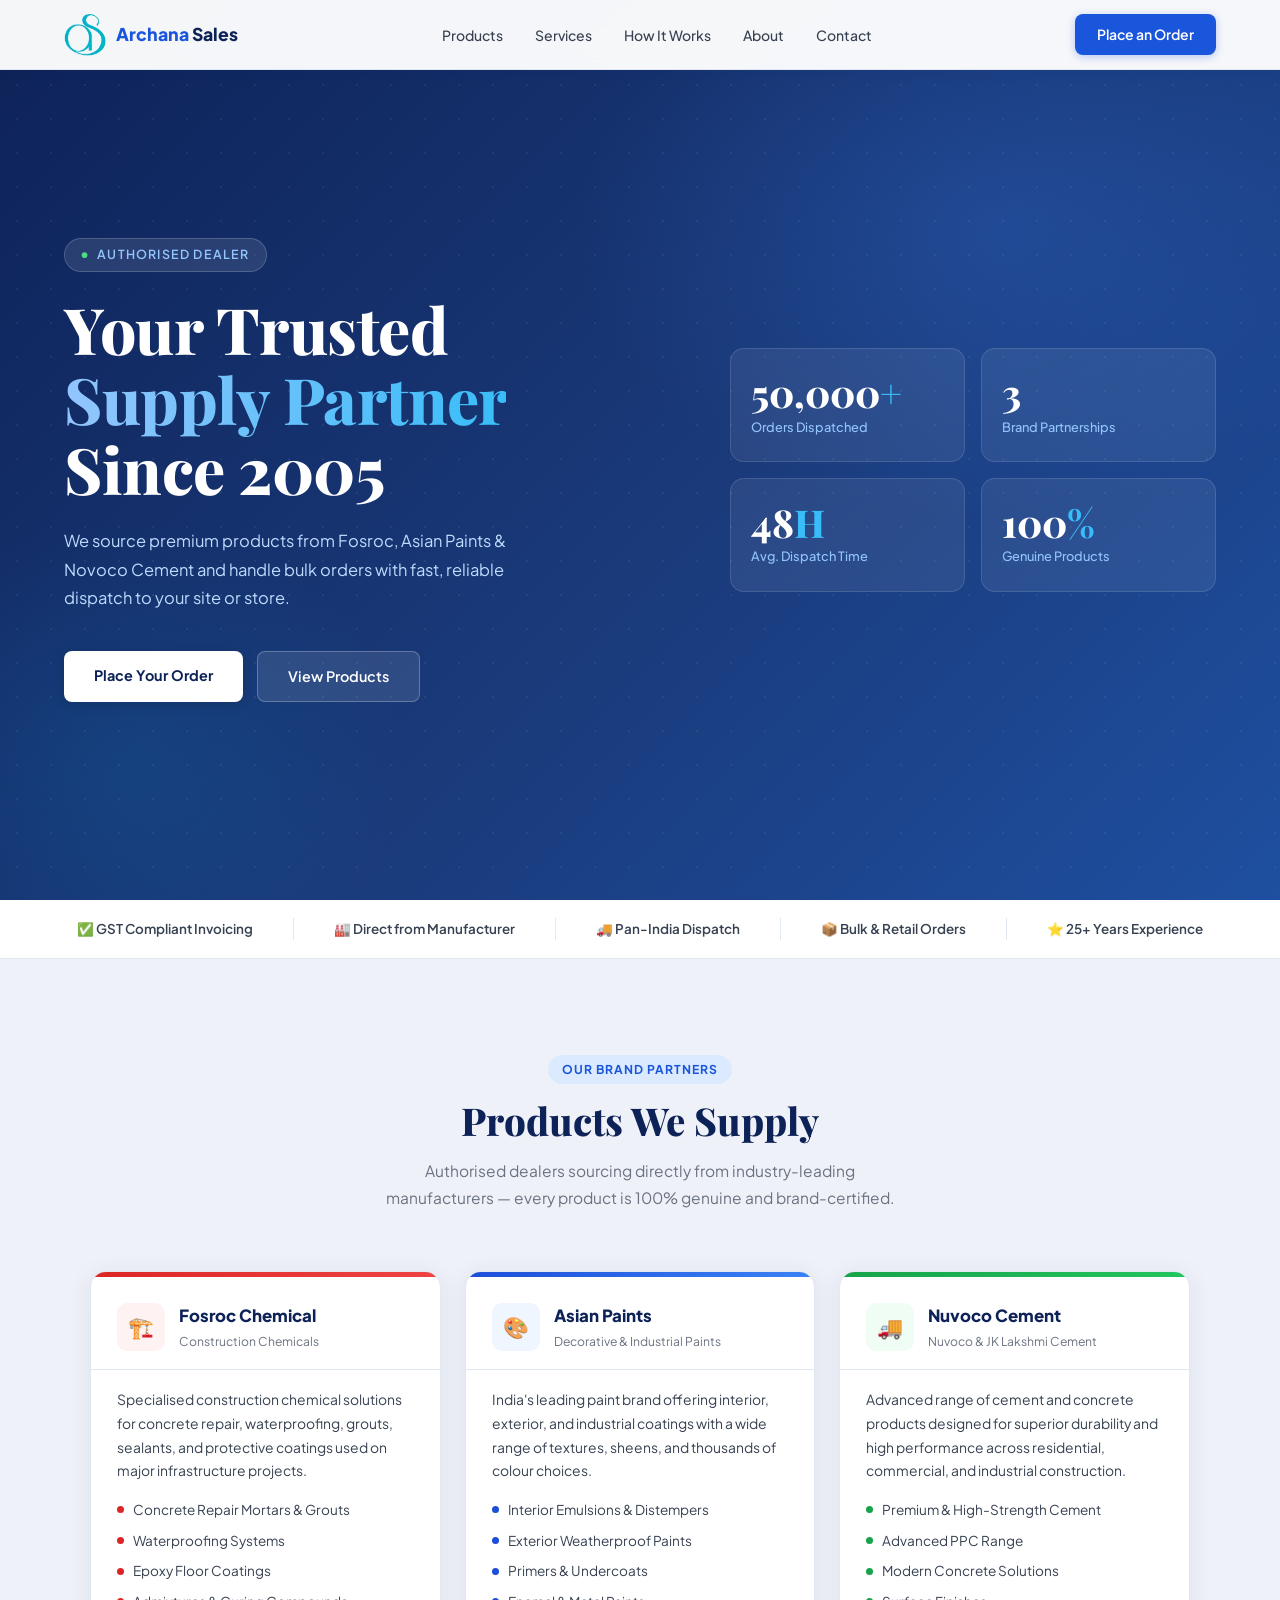
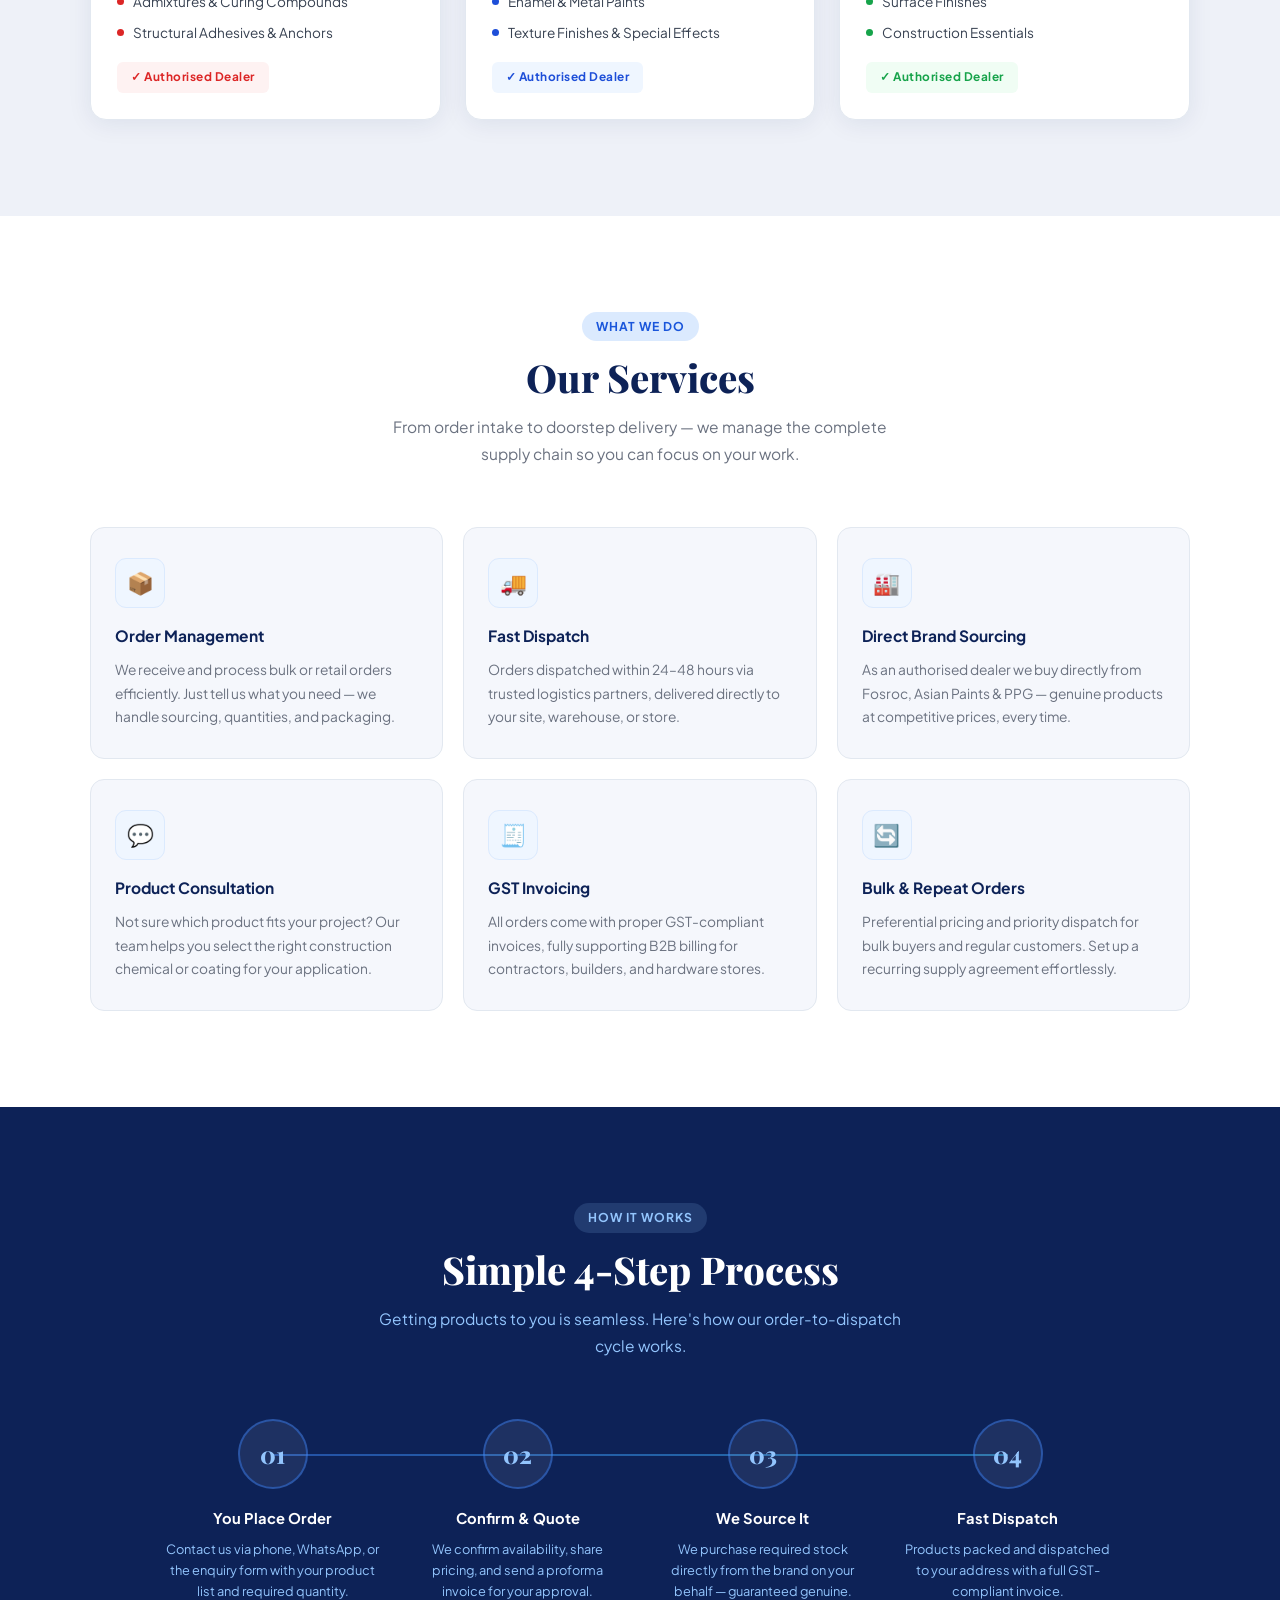
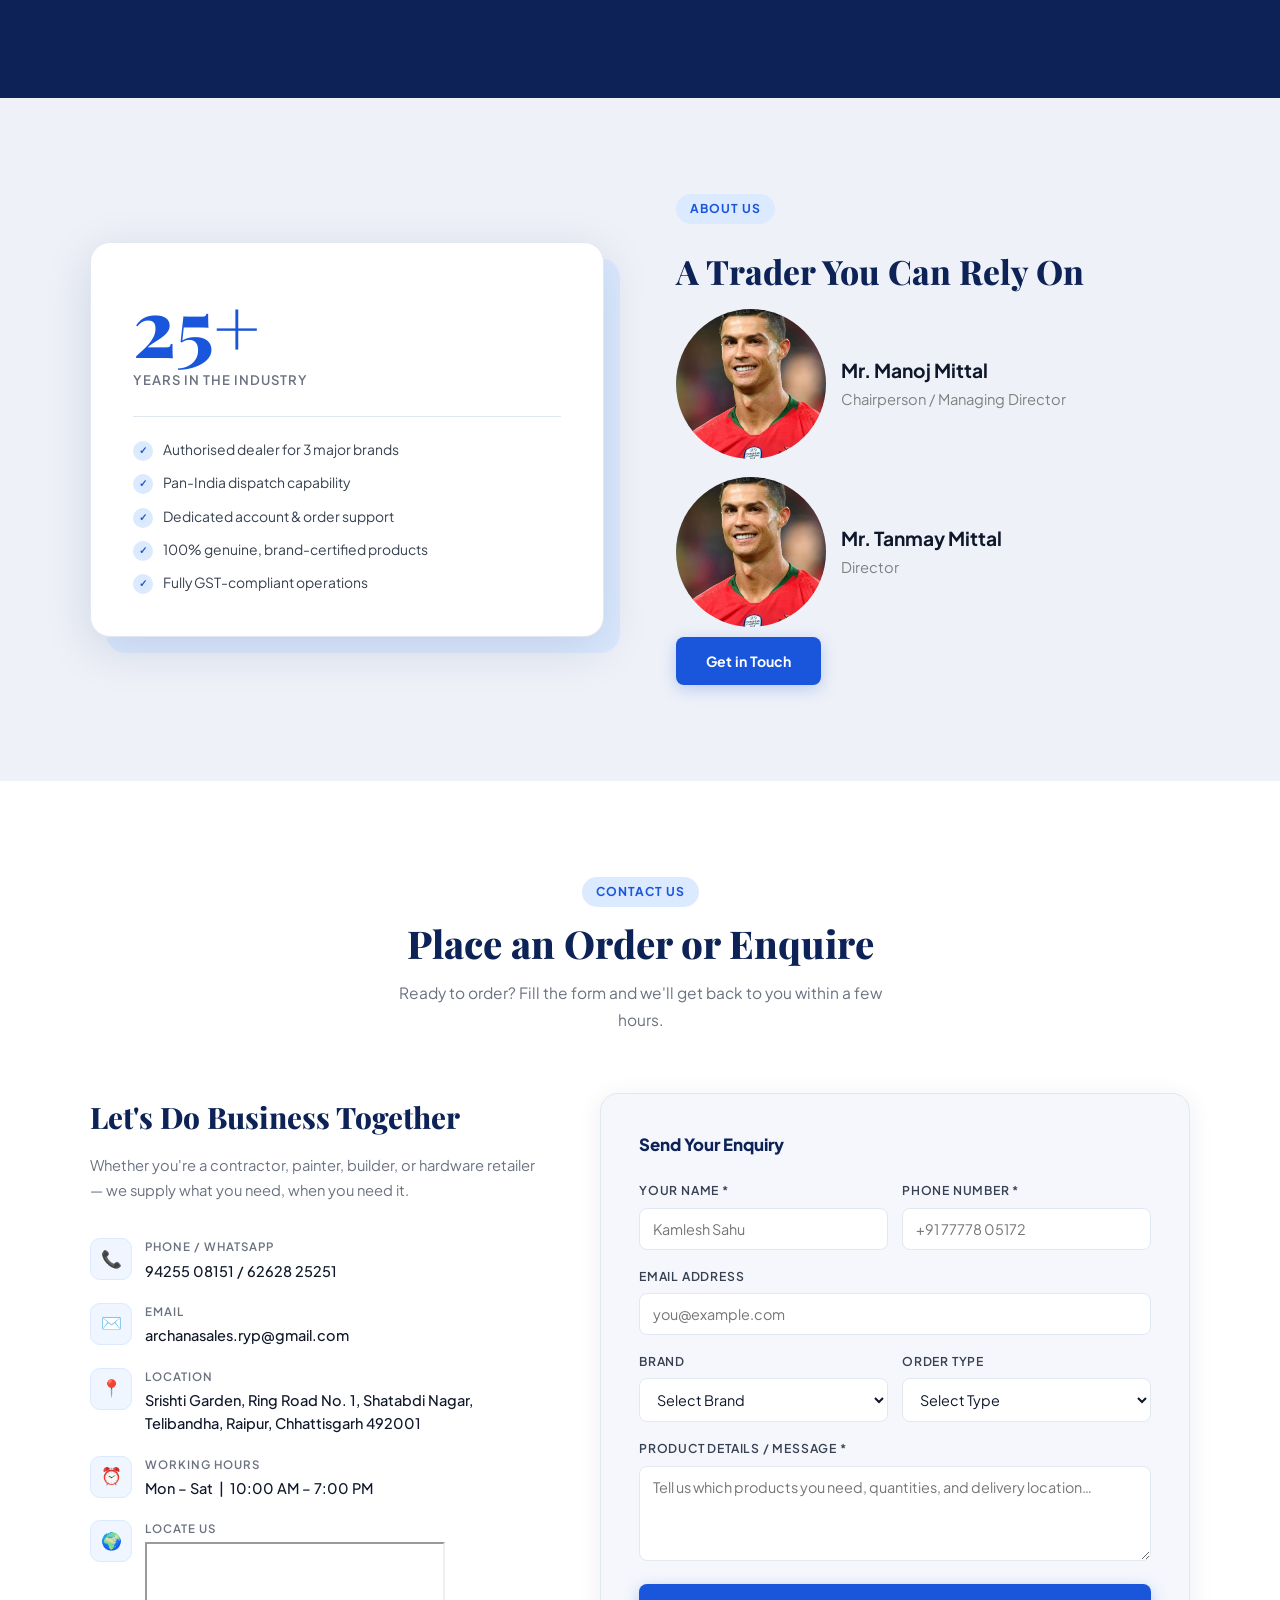
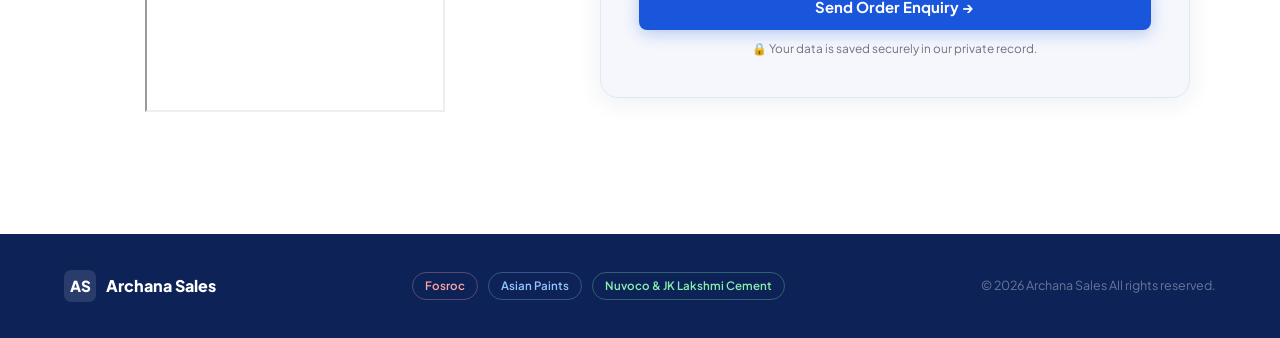
==== index.html @ 0f05e328 "Update index.html" ====
<!DOCTYPE html>
<html lang="en">
<head>
<meta charset="UTF-8"/>
<meta name="viewport" content="width=device-width, initial-scale=1.0"/>
<title>ArchanaSales – Fosroc | Asian Paints | Novoco</title>
<link rel="preconnect" href="https://fonts.googleapis.com"/>
<link href="https://fonts.googleapis.com/css2?family=Plus+Jakarta+Sans:wght@300;400;500;600;700;800&family=Playfair+Display:wght@700;800&display=swap" rel="stylesheet"/>
<style>
  :root {
    --bg:#f5f7fc;--bg2:#eef1f8;--white:#ffffff;--navy:#0d2257;--blue:#1a56db;
    --blue-light:#3b82f6;--blue-pale:#dbeafe;--blue-xpale:#eff6ff;
    --text:#0f172a;--body:#374151;--muted:#6b7280;--border:#e2e8f0;
    --shadow:0 4px 24px rgba(13,34,87,0.08);--shadow-lg:0 12px 48px rgba(13,34,87,0.13);
    --fosroc:#dc2626;--asian:#1d4ed8;--ppg:#16a34a;
  }
  *,*::before,*::after{box-sizing:border-box;margin:0;padding:0}
  html{scroll-behavior:smooth}
  body{background:var(--bg);color:var(--text);font-family:'Plus Jakarta Sans',sans-serif;overflow-x:hidden;line-height:1.6}

  /* NAV */
  nav{position:fixed;top:0;left:0;right:0;z-index:100;background:rgba(255,255,255,0.96);backdrop-filter:blur(12px);border-bottom:1px solid var(--border);display:flex;align-items:center;justify-content:space-between;padding:0 64px;height:70px;box-shadow:0 2px 12px rgba(13,34,87,0.06)}
  .nav-logo{display:flex;align-items:center;gap:10px;text-decoration:none}
  .nav-logo-mark{width:36px;height:36px;background:var(--blue);border-radius:8px;display:flex;align-items:center;justify-content:center;color:#fff;font-size:1.1rem;font-weight:800}
  .nav-logo-text{font-weight:800;font-size:1.1rem;color:var(--navy)}
  .nav-logo-text span{color:var(--blue)}
  .nav-links{display:flex;gap:4px;list-style:none}
  .nav-links a{color:var(--body);text-decoration:none;font-size:.875rem;font-weight:500;padding:7px 14px;border-radius:7px;transition:all .18s}
  .nav-links a:hover{background:var(--blue-xpale);color:var(--blue)}
  .nav-cta{background:var(--blue);color:#fff;padding:9px 22px;border-radius:8px;font-size:.875rem;font-weight:600;text-decoration:none;transition:all .18s;box-shadow:0 2px 8px rgba(26,86,219,.3)}
  .nav-cta:hover{background:var(--navy);transform:translateY(-1px)}

  /* HERO */
  .hero{min-height:100vh;background:linear-gradient(135deg,var(--navy) 0%,#1a3a7a 55%,#1e4fa0 100%);display:flex;align-items:center;padding:120px 64px 80px;position:relative;overflow:hidden}
  .hero::before{content:'';position:absolute;inset:0;background:radial-gradient(ellipse 55% 55% at 78% 25%,rgba(59,130,246,.22) 0%,transparent 60%),radial-gradient(ellipse 40% 50% at 10% 85%,rgba(14,165,233,.12) 0%,transparent 55%)}
  .hero-dots{position:absolute;inset:0;background-image:radial-gradient(rgba(255,255,255,.06) 1px,transparent 1px);background-size:34px 34px;pointer-events:none}
  .hero-inner{max-width:1160px;margin:0 auto;width:100%;display:grid;grid-template-columns:1.1fr .9fr;gap:72px;align-items:center;position:relative;z-index:1}
  .hero-badge{display:inline-flex;align-items:center;gap:8px;background:rgba(255,255,255,.1);border:1px solid rgba(255,255,255,.18);padding:6px 16px;border-radius:24px;font-size:.78rem;font-weight:600;letter-spacing:1.2px;text-transform:uppercase;color:#93c5fd;margin-bottom:22px}
  .hero-badge::before{content:'●';font-size:.48rem;color:#4ade80}
  .hero h1{font-family:'Playfair Display',serif;font-size:clamp(2.8rem,5vw,4.4rem);font-weight:800;line-height:1.1;color:#fff;margin-bottom:22px;letter-spacing:-.5px}
  .hero h1 span{background:linear-gradient(90deg,#93c5fd,#38bdf8);-webkit-background-clip:text;-webkit-text-fill-color:transparent}
  .hero-sub{color:#bfdbfe;font-size:1.03rem;line-height:1.75;max-width:490px;margin-bottom:38px}
  .hero-btns{display:flex;gap:14px;flex-wrap:wrap}
  .btn-white{background:#fff;color:var(--navy);padding:13px 30px;border-radius:8px;font-weight:700;font-size:.9rem;text-decoration:none;transition:all .2s;box-shadow:0 2px 12px rgba(0,0,0,.15)}
  .btn-white:hover{transform:translateY(-2px);box-shadow:0 8px 24px rgba(0,0,0,.2)}
  .btn-ghost{background:rgba(255,255,255,.1);color:#fff;border:1.5px solid rgba(255,255,255,.25);padding:13px 30px;border-radius:8px;font-weight:600;font-size:.9rem;text-decoration:none;transition:all .2s}
  .btn-ghost:hover{background:rgba(255,255,255,.18)}
  .hero-right{display:flex;flex-direction:column;gap:16px}
  .hero-stat-row{display:grid;grid-template-columns:1fr 1fr;gap:16px}
  .hero-stat{background:rgba(255,255,255,.07);border:1px solid rgba(255,255,255,.12);border-radius:14px;padding:24px 20px;backdrop-filter:blur(8px);transition:background .2s}
  .hero-stat:hover{background:rgba(255,255,255,.12)}
  .hero-stat-num{font-family:'Playfair Display',serif;font-size:2.4rem;font-weight:800;color:#fff;line-height:1}
  .hero-stat-num span{color:#38bdf8}
  .hero-stat-label{color:#93c5fd;font-size:.8rem;margin-top:5px;font-weight:500}

  /* TRUST BAR */
  .trust-bar{background:var(--white);border-bottom:1px solid var(--border);padding:18px 64px;display:flex;align-items:center;justify-content:center;gap:40px;flex-wrap:wrap}
  .trust-item{display:flex;align-items:center;gap:9px;font-size:.84rem;font-weight:600;color:var(--body)}
  .trust-div{width:1px;height:22px;background:var(--border)}

  /* SECTIONS */
  section{padding:96px 64px}
  .section-header{text-align:center;margin-bottom:60px}
  .section-eyebrow{display:inline-block;background:var(--blue-pale);color:var(--blue);padding:5px 14px;border-radius:20px;font-size:.76rem;font-weight:700;letter-spacing:1px;text-transform:uppercase;margin-bottom:14px}
  .section-title{font-family:'Playfair Display',serif;font-size:clamp(1.9rem,3vw,2.75rem);font-weight:800;color:var(--navy);line-height:1.15;margin-bottom:14px}
  .section-sub{color:var(--muted);font-size:.97rem;max-width:530px;margin:0 auto;line-height:1.75}

  /* BRANDS */
  #brands{background:var(--bg2)}
  .brands-grid{display:grid;grid-template-columns:repeat(3,1fr);gap:24px;max-width:1100px;margin:0 auto}
  .brand-card{background:var(--white);border:1px solid var(--border);border-radius:16px;overflow:hidden;box-shadow:var(--shadow);transition:transform .22s,box-shadow .22s}
  .brand-card:hover{transform:translateY(-6px);box-shadow:var(--shadow-lg)}
  .brand-bar{height:5px}
  .brand-bar.f{background:linear-gradient(90deg,#dc2626,#ef4444)}
  .brand-bar.a{background:linear-gradient(90deg,#1d4ed8,#3b82f6)}
  .brand-bar.p{background:linear-gradient(90deg,#16a34a,#22c55e)}
  .brand-head{padding:26px 26px 18px;display:flex;align-items:center;gap:14px;border-bottom:1px solid var(--border)}
  .brand-icon{width:48px;height:48px;border-radius:10px;display:flex;align-items:center;justify-content:center;font-size:1.3rem;flex-shrink:0}
  .brand-icon.f{background:#fef2f2}.brand-icon.a{background:#eff6ff}.brand-icon.p{background:#f0fdf4}
  .brand-name{font-weight:800;font-size:1.05rem;color:var(--navy)}
  .brand-type{font-size:.76rem;color:var(--muted);margin-top:2px}
  .brand-body{padding:18px 26px 26px}
  .brand-desc{color:var(--body);font-size:.87rem;line-height:1.7;margin-bottom:16px}
  .brand-list{list-style:none;display:flex;flex-direction:column;gap:9px}
  .brand-list li{display:flex;align-items:center;gap:9px;font-size:.85rem;color:var(--body)}
  .dot{width:7px;height:7px;border-radius:50%;flex-shrink:0}
  .dot.f{background:var(--fosroc)}.dot.a{background:var(--asian)}.dot.p{background:var(--ppg)}
  .brand-badge{display:inline-block;margin-top:18px;padding:6px 14px;border-radius:6px;font-size:.74rem;font-weight:700;letter-spacing:.5px}
  .brand-badge.f{background:#fef2f2;color:var(--fosroc)}.brand-badge.a{background:#eff6ff;color:var(--asian)}.brand-badge.p{background:#f0fdf4;color:var(--ppg)}

  /* SERVICES */
  #services{background:var(--white)}
  .services-grid{display:grid;grid-template-columns:repeat(3,1fr);gap:20px;max-width:1100px;margin:0 auto}
  .svc-card{background:var(--bg);border:1px solid var(--border);border-radius:14px;padding:30px 24px;transition:all .22s}
  .svc-card:hover{background:var(--white);box-shadow:var(--shadow-lg);transform:translateY(-4px);border-color:var(--blue-light)}
  .svc-ico{width:50px;height:50px;border-radius:11px;background:var(--blue-xpale);border:1.5px solid var(--blue-pale);display:flex;align-items:center;justify-content:center;font-size:1.35rem;margin-bottom:16px}
  .svc-title{font-weight:700;font-size:.97rem;color:var(--navy);margin-bottom:9px}
  .svc-desc{color:var(--muted);font-size:.86rem;line-height:1.7}

  /* PROCESS */
  #process{background:var(--navy)}
  #process .section-eyebrow{background:rgba(147,197,253,.15);color:#93c5fd}
  #process .section-title{color:#fff}
  #process .section-sub{color:#93c5fd}
  .process-track{max-width:980px;margin:0 auto;display:grid;grid-template-columns:repeat(4,1fr);gap:0;position:relative}
  .process-track::before{content:'';position:absolute;top:35px;left:12.5%;right:12.5%;height:2px;background:linear-gradient(90deg,rgba(59,130,246,.5),rgba(56,189,248,.5))}
  .pstep{text-align:center;padding:0 16px}
  .pstep-num{width:70px;height:70px;border-radius:50%;background:rgba(255,255,255,.07);border:2px solid rgba(59,130,246,.45);display:flex;align-items:center;justify-content:center;margin:0 auto 18px;font-family:'Playfair Display',serif;font-size:1.5rem;font-weight:800;color:#93c5fd;position:relative;z-index:1;transition:all .22s}
  .pstep:hover .pstep-num{background:var(--blue);border-color:var(--blue);color:#fff}
  .pstep-title{font-weight:700;font-size:.92rem;color:#fff;margin-bottom:8px}
  .pstep-desc{color:#93c5fd;font-size:.8rem;line-height:1.65}

  /* ABOUT */
  #about{background:var(--bg2)}
  .about-inner{max-width:1100px;margin:0 auto;display:grid;grid-template-columns:1fr 1fr;gap:72px;align-items:center}
  .about-card-wrap{position:relative}
  .about-card-shadow{position:absolute;inset:16px -16px -16px 16px;background:var(--blue-pale);border-radius:20px;z-index:0}
  .about-card{background:var(--white);border:1px solid var(--border);border-radius:20px;padding:42px;box-shadow:var(--shadow-lg);position:relative;z-index:1}
  .about-big{font-family:'Playfair Display',serif;font-size:5rem;font-weight:800;color:var(--blue);line-height:1}
  .about-big-label{font-size:.82rem;font-weight:600;color:var(--muted);text-transform:uppercase;letter-spacing:1px;margin:4px 0 26px}
  .about-hr{height:1px;background:var(--border);margin-bottom:22px}
  .about-list{list-style:none;display:flex;flex-direction:column;gap:11px}
  .about-list li{display:flex;align-items:flex-start;gap:10px;font-size:.87rem;color:var(--body)}
  .chk{width:20px;height:20px;border-radius:50%;background:var(--blue-pale);color:var(--blue);display:flex;align-items:center;justify-content:center;font-size:.62rem;flex-shrink:0;margin-top:2px;font-weight:700}
  .about-text .section-eyebrow{display:inline-block}
  .about-text h3{font-family:'Playfair Display',serif;font-size:2.1rem;font-weight:800;color:var(--navy);line-height:1.2;margin:13px 0 18px}
  .about-text p{color:var(--body);font-size:.92rem;line-height:1.8;margin-bottom:14px}
  .btn-blue{display:inline-block;background:var(--blue);color:#fff;padding:13px 30px;border-radius:8px;font-weight:700;font-size:.88rem;text-decoration:none;margin-top:10px;box-shadow:0 4px 16px rgba(26,86,219,.25);transition:all .2s}
  .btn-blue:hover{background:var(--navy);transform:translateY(-2px)}

  /* CONTACT */
  #contact{background:var(--white)}
  .contact-inner{max-width:1100px;margin:0 auto;display:grid;grid-template-columns:1fr 1.3fr;gap:56px;align-items:start}
  .contact-left h3{font-family:'Playfair Display',serif;font-size:1.85rem;font-weight:800;color:var(--navy);margin-bottom:12px}
  .contact-left>p{color:var(--muted);font-size:.92rem;line-height:1.75;margin-bottom:34px}
  .c-row{display:flex;align-items:flex-start;gap:13px;margin-bottom:20px}
  .c-ico{width:42px;height:42px;border-radius:10px;background:var(--blue-xpale);border:1px solid var(--blue-pale);display:flex;align-items:center;justify-content:center;font-size:1.05rem;flex-shrink:0}
  .c-label{font-size:.72rem;text-transform:uppercase;letter-spacing:1px;color:var(--muted);font-weight:600;margin-bottom:3px}
  .c-val{font-size:.91rem;color:var(--text);font-weight:500}
  .contact-form{background:var(--bg);border:1px solid var(--border);border-radius:18px;padding:38px;box-shadow:var(--shadow)}
  .form-heading{font-weight:800;font-size:1.05rem;color:var(--navy);margin-bottom:22px}
  .frow{display:grid;grid-template-columns:1fr 1fr;gap:14px}
  .fg{margin-bottom:17px}
  .fg label{display:block;font-size:.76rem;font-weight:600;color:var(--body);text-transform:uppercase;letter-spacing:.8px;margin-bottom:7px}
  .fg input,.fg select,.fg textarea{width:100%;background:var(--white);border:1.5px solid var(--border);color:var(--text);padding:11px 13px;border-radius:8px;font-family:'Plus Jakarta Sans',sans-serif;font-size:.9rem;outline:none;transition:border-color .18s,box-shadow .18s}
  .fg input:focus,.fg select:focus,.fg textarea:focus{border-color:var(--blue);box-shadow:0 0 0 3px rgba(26,86,219,.1)}
  .fg textarea{resize:vertical;min-height:95px}
  .form-btn{width:100%;background:var(--blue);color:#fff;border:none;padding:14px;border-radius:8px;font-family:'Plus Jakarta Sans',sans-serif;font-weight:700;font-size:.93rem;cursor:pointer;box-shadow:0 4px 16px rgba(26,86,219,.28);transition:all .2s}
  .form-btn:hover:not(:disabled){background:var(--navy);transform:translateY(-2px)}
  .form-btn:disabled{opacity:.7;cursor:not-allowed}

  /* ALERT BOXES */
  .alert-success{display:none;background:#f0fdf4;border:1.5px solid #86efac;border-radius:10px;padding:18px 20px;margin-bottom:18px}
  .alert-success strong{color:#15803d;display:block;margin-bottom:3px}
  .alert-success span{color:#166534;font-size:.86rem}
  .alert-error{display:none;background:#fef2f2;border:1.5px solid #fca5a5;border-radius:10px;padding:18px 20px;margin-bottom:18px}
  .alert-error strong{color:#dc2626;display:block;margin-bottom:3px}
  .alert-error span{color:#991b1b;font-size:.86rem}

  /* FOOTER */
  footer{background:var(--navy);padding:36px 64px;display:flex;align-items:center;justify-content:space-between;flex-wrap:wrap;gap:20px}
  .f-brand{display:flex;align-items:center;gap:10px}
  .f-mark{width:32px;height:32px;background:rgba(255,255,255,.12);border-radius:7px;display:flex;align-items:center;justify-content:center;color:#fff;font-size:.95rem;font-weight:800}
  .f-name{font-weight:800;font-size:1rem;color:#fff}
  .f-name span{color:#93c5fd}
  .f-copy{color:rgba(255,255,255,.38);font-size:.78rem}
  .f-chips{display:flex;gap:10px;flex-wrap:wrap}
  .fchip{padding:4px 12px;border-radius:20px;font-size:.72rem;font-weight:600;border:1px solid}
  .fchip.f{color:#fca5a5;border-color:rgba(252,165,165,.3)}
  .fchip.a{color:#93c5fd;border-color:rgba(147,197,253,.3)}
  .fchip.p{color:#86efac;border-color:rgba(134,239,172,.3)}

  /* ANIMATIONS */
  @keyframes fadeUp{from{opacity:0;transform:translateY(26px)}to{opacity:1;transform:translateY(0)}}
  .fu{animation:fadeUp .65s ease both}
  .d1{animation-delay:.1s}.d2{animation-delay:.22s}.d3{animation-delay:.35s}.d4{animation-delay:.48s}

  @media(max-width:900px){
    nav{padding:0 20px}.nav-links{display:none}
    section{padding:64px 20px}
    .hero{padding:100px 20px 60px}
    .hero-inner,.brands-grid,.services-grid,.about-inner,.contact-inner{grid-template-columns:1fr;gap:32px}
    .process-track{grid-template-columns:1fr 1fr;gap:32px}
    .process-track::before{display:none}
    .trust-bar{padding:14px 20px;gap:18px}
    .trust-div{display:none}
    footer{flex-direction:column;align-items:flex-start;padding:28px 20px}
    .frow{grid-template-columns:1fr}
  }
</style>
</head>
<body>

<!-- NAV -->
<nav>
  <a class="nav-logo" href="#">
	
    	<img src="Logo.png" alt="AS" style="height:42px; width:auto;"/>
	<div class="nav-logo-text"><span>Archana</span> Sales</div>
  </a>
  <ul class="nav-links">
    <li><a href="#brands">Products</a></li>
    <li><a href="#services">Services</a></li>
    <li><a href="#process">How It Works</a></li>
    <li><a href="#about">About</a></li>
    <li><a href="#contact">Contact</a></li>
  </ul>
  <a class="nav-cta" href="#contact">Place an Order</a>
</nav>

<!-- HERO -->
<section class="hero" id="home">
  <div class="hero-dots"></div>
  <div class="hero-inner">
    <div>
      <div class="hero-badge fu">Authorised Dealer </div>
      <h1 class="fu d1">Your Trusted<br/><span>Supply Partner</span> Since 2005<br/></h1>
      <p class="hero-sub fu d2">We source premium products from Fosroc, Asian Paints &amp; Novoco Cement and handle bulk orders with fast, reliable dispatch to your site or store.</p>
      <div class="hero-btns fu d3">
        <a class="btn-white" href="#contact">Place Your Order</a>
        <a class="btn-ghost" href="#brands">View Products</a>
      </div>
    </div>
    <div class="hero-right fu d4">
      <div class="hero-stat-row">
        <div class="hero-stat"><div class="hero-stat-num">50,000<span>+</span></div><div class="hero-stat-label">Orders Dispatched</div></div>
        <div class="hero-stat"><div class="hero-stat-num">3</div><div class="hero-stat-label">Brand Partnerships</div></div>
      </div>
      <div class="hero-stat-row">
        <div class="hero-stat"><div class="hero-stat-num">48<span>H</span></div><div class="hero-stat-label">Avg. Dispatch Time</div></div>
        <div class="hero-stat"><div class="hero-stat-num">100<span>%</span></div><div class="hero-stat-label">Genuine Products</div></div>
      </div>
    </div>
  </div>
</section>

<!-- TRUST BAR -->
<div class="trust-bar">
  <div class="trust-item">✅ GST Compliant Invoicing</div>
  <div class="trust-div"></div>
  <div class="trust-item">🏭 Direct from Manufacturer</div>
  <div class="trust-div"></div>
  <div class="trust-item">🚚 Pan-India Dispatch</div>
  <div class="trust-div"></div>
  <div class="trust-item">📦 Bulk &amp; Retail Orders</div>
  <div class="trust-div"></div>
  <div class="trust-item">⭐ 25+ Years Experience</div>
</div>

<!-- BRANDS -->
<section id="brands">
  <div class="section-header">
    <div class="section-eyebrow">Our Brand Partners</div>
    <h2 class="section-title">Products We Supply</h2>
    <p class="section-sub">Authorised dealers sourcing directly from industry-leading manufacturers — every product is 100% genuine and brand-certified.</p>
  </div>
  <div class="brands-grid">
    <div class="brand-card">
      <div class="brand-bar f"></div>
      <div class="brand-head"><div class="brand-icon f">🏗️</div><div><div class="brand-name">Fosroc Chemical</div><div class="brand-type">Construction Chemicals</div></div></div>
      <div class="brand-body">
        <p class="brand-desc">Specialised construction chemical solutions for concrete repair, waterproofing, grouts, sealants, and protective coatings used on major infrastructure projects.</p>
        <ul class="brand-list">
          <li><span class="dot f"></span>Concrete Repair Mortars &amp; Grouts</li>
          <li><span class="dot f"></span>Waterproofing Systems</li>
          <li><span class="dot f"></span>Epoxy Floor Coatings</li>
          <li><span class="dot f"></span>Admixtures &amp; Curing Compounds</li>
          <li><span class="dot f"></span>Structural Adhesives &amp; Anchors</li>
        </ul>
        <span class="brand-badge f">✓ Authorised Dealer</span>
      </div>
    </div>
    <div class="brand-card">
      <div class="brand-bar a"></div>
      <div class="brand-head"><div class="brand-icon a">🎨</div><div><div class="brand-name">Asian Paints</div><div class="brand-type">Decorative &amp; Industrial Paints</div></div></div>
      <div class="brand-body">
        <p class="brand-desc">India's leading paint brand offering interior, exterior, and industrial coatings with a wide range of textures, sheens, and thousands of colour choices.</p>
        <ul class="brand-list">
          <li><span class="dot a"></span>Interior Emulsions &amp; Distempers</li>
          <li><span class="dot a"></span>Exterior Weatherproof Paints</li>
          <li><span class="dot a"></span>Primers &amp; Undercoats</li>
          <li><span class="dot a"></span>Enamel &amp; Metal Paints</li>
          <li><span class="dot a"></span>Texture Finishes &amp; Special Effects</li>
        </ul>
        <span class="brand-badge a">✓ Authorised Dealer</span>
      </div>
    </div>
    <div class="brand-card">
      <div class="brand-bar p"></div>
      <div class="brand-head"><div class="brand-icon p">🚚</div><div><div class="brand-name">Nuvoco Cement</div><div class="brand-type">Nuvoco & JK Lakshmi Cement</div></div></div>
      <div class="brand-body">
        <p class="brand-desc">Advanced range of cement and concrete products designed for superior durability and high performance across residential, commercial, and industrial construction.</p>
        <ul class="brand-list">
          <li><span class="dot p"></span>Premium &amp; High-Strength Cement</li>
          <li><span class="dot p"></span>Advanced PPC Range</li>
          <li><span class="dot p"></span>Modern Concrete Solutions</li>
          <li><span class="dot p"></span>Surface Finishes</li>
          <li><span class="dot p"></span>Construction Essentials</li>
        </ul>
        <span class="brand-badge p">✓ Authorised Dealer</span>
      </div>
    </div>
  </div>
</section>

<!-- SERVICES -->
<section id="services">
  <div class="section-header">
    <div class="section-eyebrow">What We Do</div>
    <h2 class="section-title">Our Services</h2>
    <p class="section-sub">From order intake to doorstep delivery — we manage the complete supply chain so you can focus on your work.</p>
  </div>
  <div class="services-grid">
    <div class="svc-card"><div class="svc-ico">📦</div><div class="svc-title">Order Management</div><p class="svc-desc">We receive and process bulk or retail orders efficiently. Just tell us what you need — we handle sourcing, quantities, and packaging.</p></div>
    <div class="svc-card"><div class="svc-ico">🚚</div><div class="svc-title">Fast Dispatch</div><p class="svc-desc">Orders dispatched within 24–48 hours via trusted logistics partners, delivered directly to your site, warehouse, or store.</p></div>
    <div class="svc-card"><div class="svc-ico">🏭</div><div class="svc-title">Direct Brand Sourcing</div><p class="svc-desc">As an authorised dealer we buy directly from Fosroc, Asian Paints &amp; PPG — genuine products at competitive prices, every time.</p></div>
    <div class="svc-card"><div class="svc-ico">💬</div><div class="svc-title">Product Consultation</div><p class="svc-desc">Not sure which product fits your project? Our team helps you select the right construction chemical or coating for your application.</p></div>
    <div class="svc-card"><div class="svc-ico">🧾</div><div class="svc-title">GST Invoicing</div><p class="svc-desc">All orders come with proper GST-compliant invoices, fully supporting B2B billing for contractors, builders, and hardware stores.</p></div>
    <div class="svc-card"><div class="svc-ico">🔄</div><div class="svc-title">Bulk &amp; Repeat Orders</div><p class="svc-desc">Preferential pricing and priority dispatch for bulk buyers and regular customers. Set up a recurring supply agreement effortlessly.</p></div>
  </div>
</section>

<!-- PROCESS -->
<section id="process">
  <div class="section-header">
    <div class="section-eyebrow">How It Works</div>
    <h2 class="section-title">Simple 4-Step Process</h2>
    <p class="section-sub">Getting products to you is seamless. Here's how our order-to-dispatch cycle works.</p>
  </div>
  <div class="process-track">
    <div class="pstep"><div class="pstep-num">01</div><div class="pstep-title">You Place Order</div><p class="pstep-desc">Contact us via phone, WhatsApp, or the enquiry form with your product list and required quantity.</p></div>
    <div class="pstep"><div class="pstep-num">02</div><div class="pstep-title">Confirm &amp; Quote</div><p class="pstep-desc">We confirm availability, share pricing, and send a proforma invoice for your approval.</p></div>
    <div class="pstep"><div class="pstep-num">03</div><div class="pstep-title">We Source It</div><p class="pstep-desc">We purchase required stock directly from the brand on your behalf — guaranteed genuine.</p></div>
    <div class="pstep"><div class="pstep-num">04</div><div class="pstep-title">Fast Dispatch</div><p class="pstep-desc">Products packed and dispatched to your address with a full GST-compliant invoice.</p></div>
  </div>
</section>

<!-- ABOUT -->
<section id="about">
  <div class="about-inner">
    <div class="about-card-wrap">
      <div class="about-card-shadow"></div>
      <div class="about-card">
        <div class="about-big">25+</div>
        <div class="about-big-label">Years in the Industry</div>
        <div class="about-hr"></div>
        <ul class="about-list">
          <li><span class="chk">✓</span>Authorised dealer for 3 major brands</li>
          <li><span class="chk">✓</span>Pan-India dispatch capability</li>
          <li><span class="chk">✓</span>Dedicated account &amp; order support</li>
          <li><span class="chk">✓</span>100% genuine, brand-certified products</li>
          <li><span class="chk">✓</span>Fully GST-compliant operations</li>
        </ul>
      </div>
    </div>
    <div class="about-text">
      <span class="section-eyebrow">About Us</span>
      <h3>A Trader You Can Rely On</h3>
     <div style="display: flex; align-items: center; gap: 15px;">
 	 <!-- Profile Photo -->
  	<img src="profile.jpg" alt="Profile Photo" 
       style="width: 150px; height: 150px; border-radius: 50%; object-fit: cover;">
  
 	 <!-- Text Info -->
 	 <div>
   	 <h2 style="margin: 0; font-size: 1.2rem;">Mr. Manoj Mittal</h2>
  	  <p style="margin: 0; color: gray;">Chairperson / Managing Director</p>
  	</div>
	</div>
	<h3> </h3>
	<div style="display: flex; align-items: center; gap: 15px;">
 	 <!-- Profile Photo -->
  	<img src="profile.jpg" alt="Profile Photo" 
       style="width: 150px; height: 150px; border-radius: 50%; object-fit: cover;">
  
 	 <!-- Text Info -->
 	 <div>
   	 <h2 style="margin: 0; font-size: 1.2rem;">Mr. Tanmay Mittal</h2>
  	  <p style="margin: 0; color: gray;">Director</p>
  	</div>
	</div> <a class="btn-blue" href="#contact">Get in Touch</a>
    </div>
  </div>
</section>

<!-- CONTACT -->
<section id="contact">
  <div class="section-header">
    <div class="section-eyebrow">Contact Us</div>
    <h2 class="section-title">Place an Order or Enquire</h2>
    <p class="section-sub">Ready to order? Fill the form and we'll get back to you within a few hours.</p>
  </div>
  <div class="contact-inner">
    <div class="contact-left">
      <h3>Let's Do Business Together</h3>
      <p>Whether you're a contractor, painter, builder, or hardware retailer — we supply what you need, when you need it.</p>
      <div class="c-row"><div class="c-ico">📞</div><div><div class="c-label">Phone / WhatsApp</div><div class="c-val"> 94255 08151 / 62628 25251</div></div></div>
      <div class="c-row"><div class="c-ico">✉️</div><div><div class="c-label">Email</div><div class="c-val">archanasales.ryp@gmail.com</div></div></div>
      <div class="c-row"><div class="c-ico">📍</div><div><div class="c-label">Location</div><div class="c-val">Srishti Garden, Ring Road No. 1, Shatabdi Nagar, Telibandha, Raipur, Chhattisgarh 492001</div></div></div>
     <div class="c-row"><div class="c-ico">⏰</div><div><div class="c-label">Working Hours</div><div class="c-val">Mon – Sat &nbsp;|&nbsp; 10:00 AM – 7:00 PM</div></div></div>
    <div class="c-row"><div class="c-ico">🌍</div><div><div class="c-label">Locate Us</div><div class="c-val"><iframe src="https://www.google.com/maps/embed?pb=!1m18!1m12!1m3!1d3718.8575329493424!2d81.66853329999999!3d21.237497299999998!2m3!1f0!2f0!3f0!3m2!1i1024!2i768!4f13.1!3m3!1m2!1s0x3a28dd1624b32e47%3A0xd7be4066eed20582!2sArchana%20Sales!5e0!3m2!1sen!2sin!4v1775039242925!5m2!1sen!2sin" width="300" height="170" style="border:1;" allowfullscreen="" loading="lazy" referrerpolicy="no-referrer-when-downgrade"></iframe></div>
	</div></div></div>

    <!-- ENQUIRY FORM -->
    <div class="contact-form">
      <div class="form-heading">Send Your Enquiry</div>

      <div class="alert-success" id="msg-success">
        <strong>✅ Enquiry Submitted!</strong>
        <span>We've received your enquiry and will contact you within a few hours.</span>
      </div>
      <div class="alert-error" id="msg-error">
        <strong>⚠️ Submission Failed</strong>
        <span>Please try again or reach us directly on WhatsApp.</span>
      </div>

      <div class="frow">
        <div class="fg"><label>Your Name *</label><input id="f-name" type="text" placeholder="Kamlesh Sahu"/></div>
        <div class="fg"><label>Phone Number *</label><input id="f-phone" type="tel" placeholder="+91 77778 05172"/></div>
      </div>
      <div class="fg"><label>Email Address</label><input id="f-email" type="email" placeholder="you@example.com"/></div>
      <div class="frow">
        <div class="fg"><label>Brand</label>
          <select id="f-brand">
            <option value="">Select Brand</option>
            <option>Fosroc Chemical</option>
            <option>Asian Paints</option>
            <option>Nuvoco & JK Lakshmi Cement</option>
            <option>Multiple Brands</option>
          </select>
        </div>
        <div class="fg"><label>Order Type</label>
          <select id="f-type">
            <option value="">Select Type</option>
            <option>New Order</option>
            <option>Product Enquiry</option>
            <option>Bulk Purchase</option>
            <option>Repeat Order</option>
          </select>
        </div>
      </div>
      <div class="fg"><label>Product Details / Message *</label>
        <textarea id="f-message" placeholder="Tell us which products you need, quantities, and delivery location…"></textarea>
      </div>
      <button class="form-btn" id="submit-btn" onclick="submitEnquiry()">Send Order Enquiry →</button>
      <p style="font-size:.74rem;color:var(--muted);margin-top:10px;text-align:center;">
        🔒 Your data is saved securely in our private record.
      </p>
    </div>
  </div>
</section>

<!-- FOOTER -->
<footer>
  <div class="f-brand">
    <div class="f-mark">AS</div>
    <div class="f-name">Archana<span></span> Sales</div>
  </div>
  <div class="f-chips">
    <span class="fchip f">Fosroc</span>
    <span class="fchip a">Asian Paints</span>
    <span class="fchip p">Nuvoco & JK Lakshmi Cement</span>
  </div>
  <div class="f-copy">© 2026 Archana Sales All rights reserved.</div>
</footer>

<script>
  // ================================================================
  //  STEP: After deploying your Google Apps Script, paste the
  //  Web App URL below (replace the placeholder text).
  // ================================================================
  const SHEET_URL = "https://script.google.com/macros/s/AKfycbwsxLPTojye6o0jXdUSNZ3n_deh3KpI0rqGY-YYzjjNjUUJSTEa1b9s8QB47UTm_BQ/exec";

  async function submitEnquiry() {
    const name    = document.getElementById("f-name").value.trim();
    const phone   = document.getElementById("f-phone").value.trim();
    const email   = document.getElementById("f-email").value.trim();
    const brand   = document.getElementById("f-brand").value;
    const type    = document.getElementById("f-type").value;
    const message = document.getElementById("f-message").value.trim();

    if (!name)    { alert("Please enter your name.");           return; }
    if (!phone)   { alert("Please enter your phone number.");   return; }
    if (!message) { alert("Please describe your requirement."); return; }

    const btn = document.getElementById("submit-btn");
    btn.disabled    = true;
    btn.textContent = "Submitting…";

    document.getElementById("msg-success").style.display = "none";
    document.getElementById("msg-error").style.display   = "none";

    try {
      // Google Apps Script requires no-cors mode
      await fetch(SHEET_URL, {
        method:  "POST",
        mode:    "no-cors",
        headers: { "Content-Type": "application/json" },
        body: JSON.stringify({ name, phone, email, brand, orderType: type, message })
      });

      // no-cors = opaque response; treat no-throw as success
      document.getElementById("msg-success").style.display = "block";
      btn.textContent      = "Enquiry Sent ✓";
      btn.style.background = "#16a34a";

      // Clear fields
      ["f-name","f-phone","f-email","f-message"].forEach(id => {
        document.getElementById(id).value = "";
      });
      document.getElementById("f-brand").value = "";
      document.getElementById("f-type").value  = "";

		// Wait 3 seconds, then reload the page
      setTimeout(() => {
        window.location.reload();
      }, 3000); 

    } catch (err) {
      document.getElementById("msg-error").style.display = "block";
      btn.disabled    = false;
      btn.textContent = "Send Order Enquiry →";
    }
  }
</script>
</body>
</html>
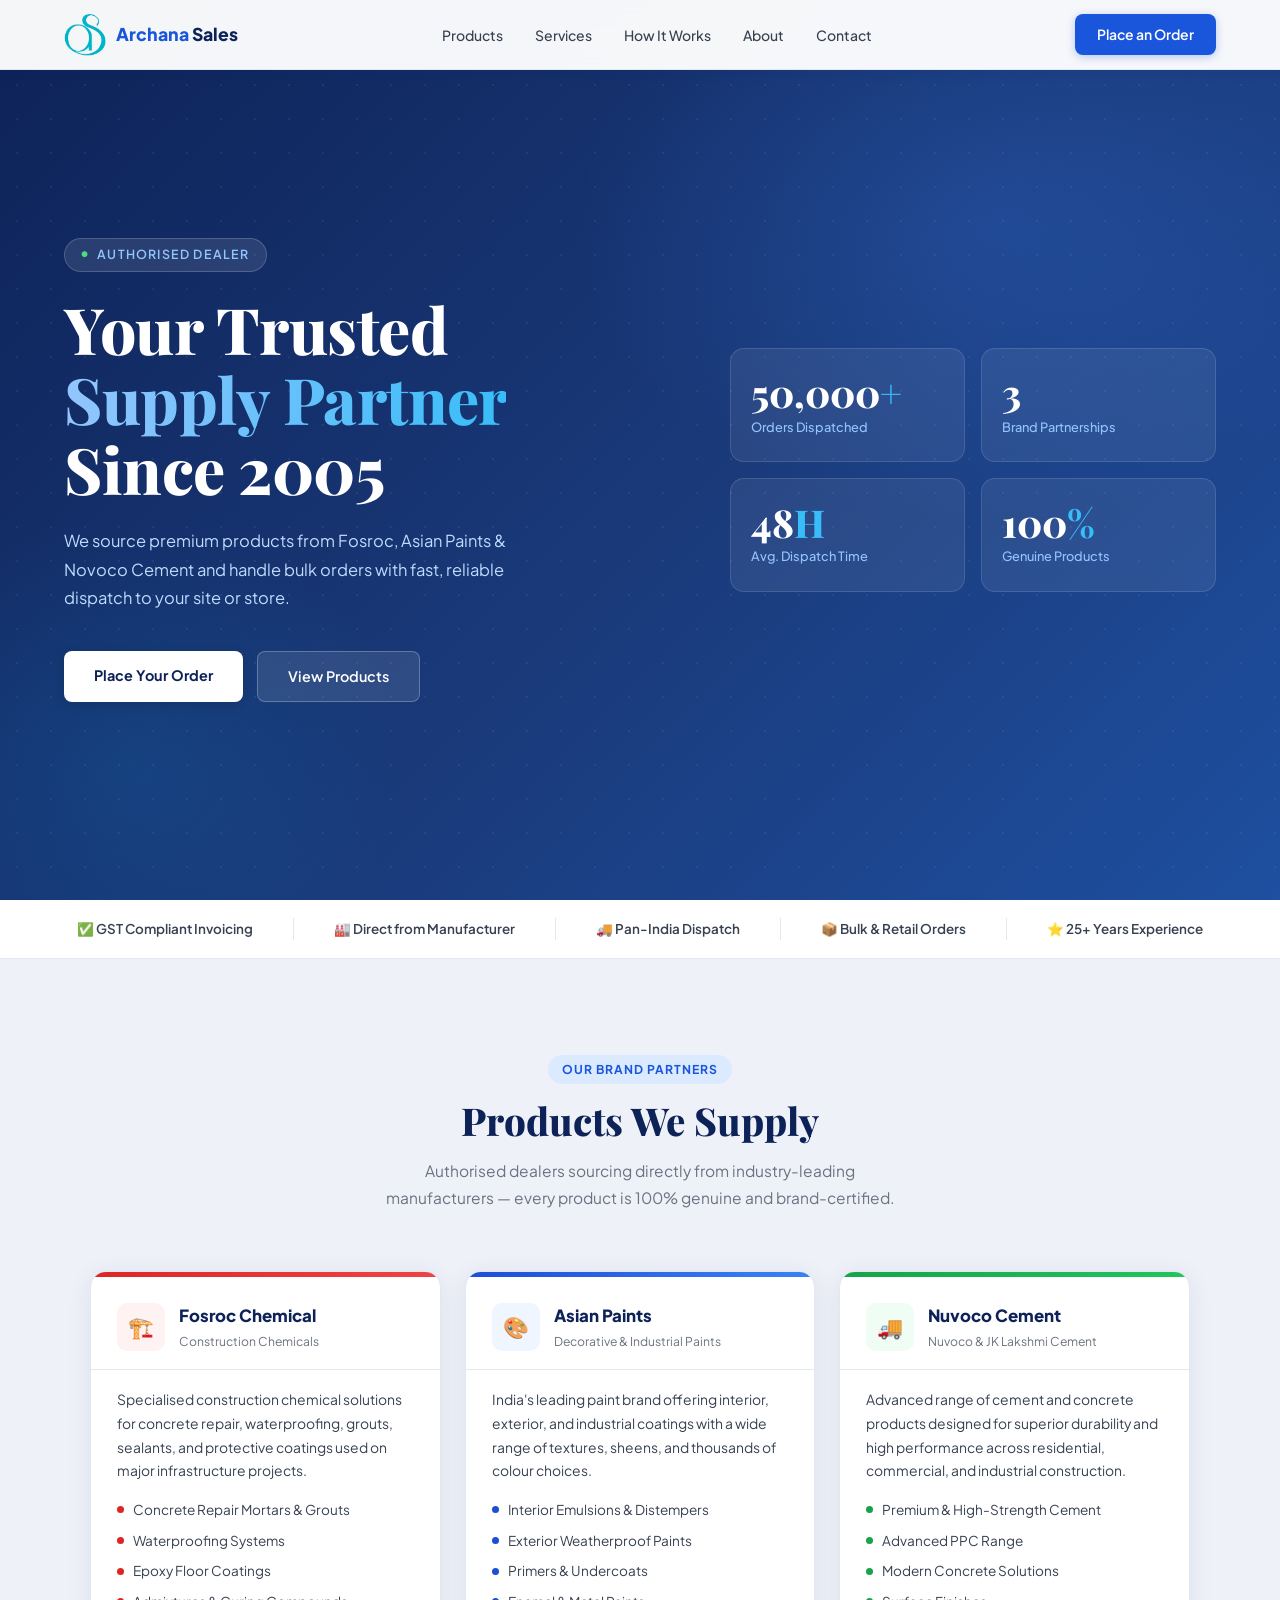
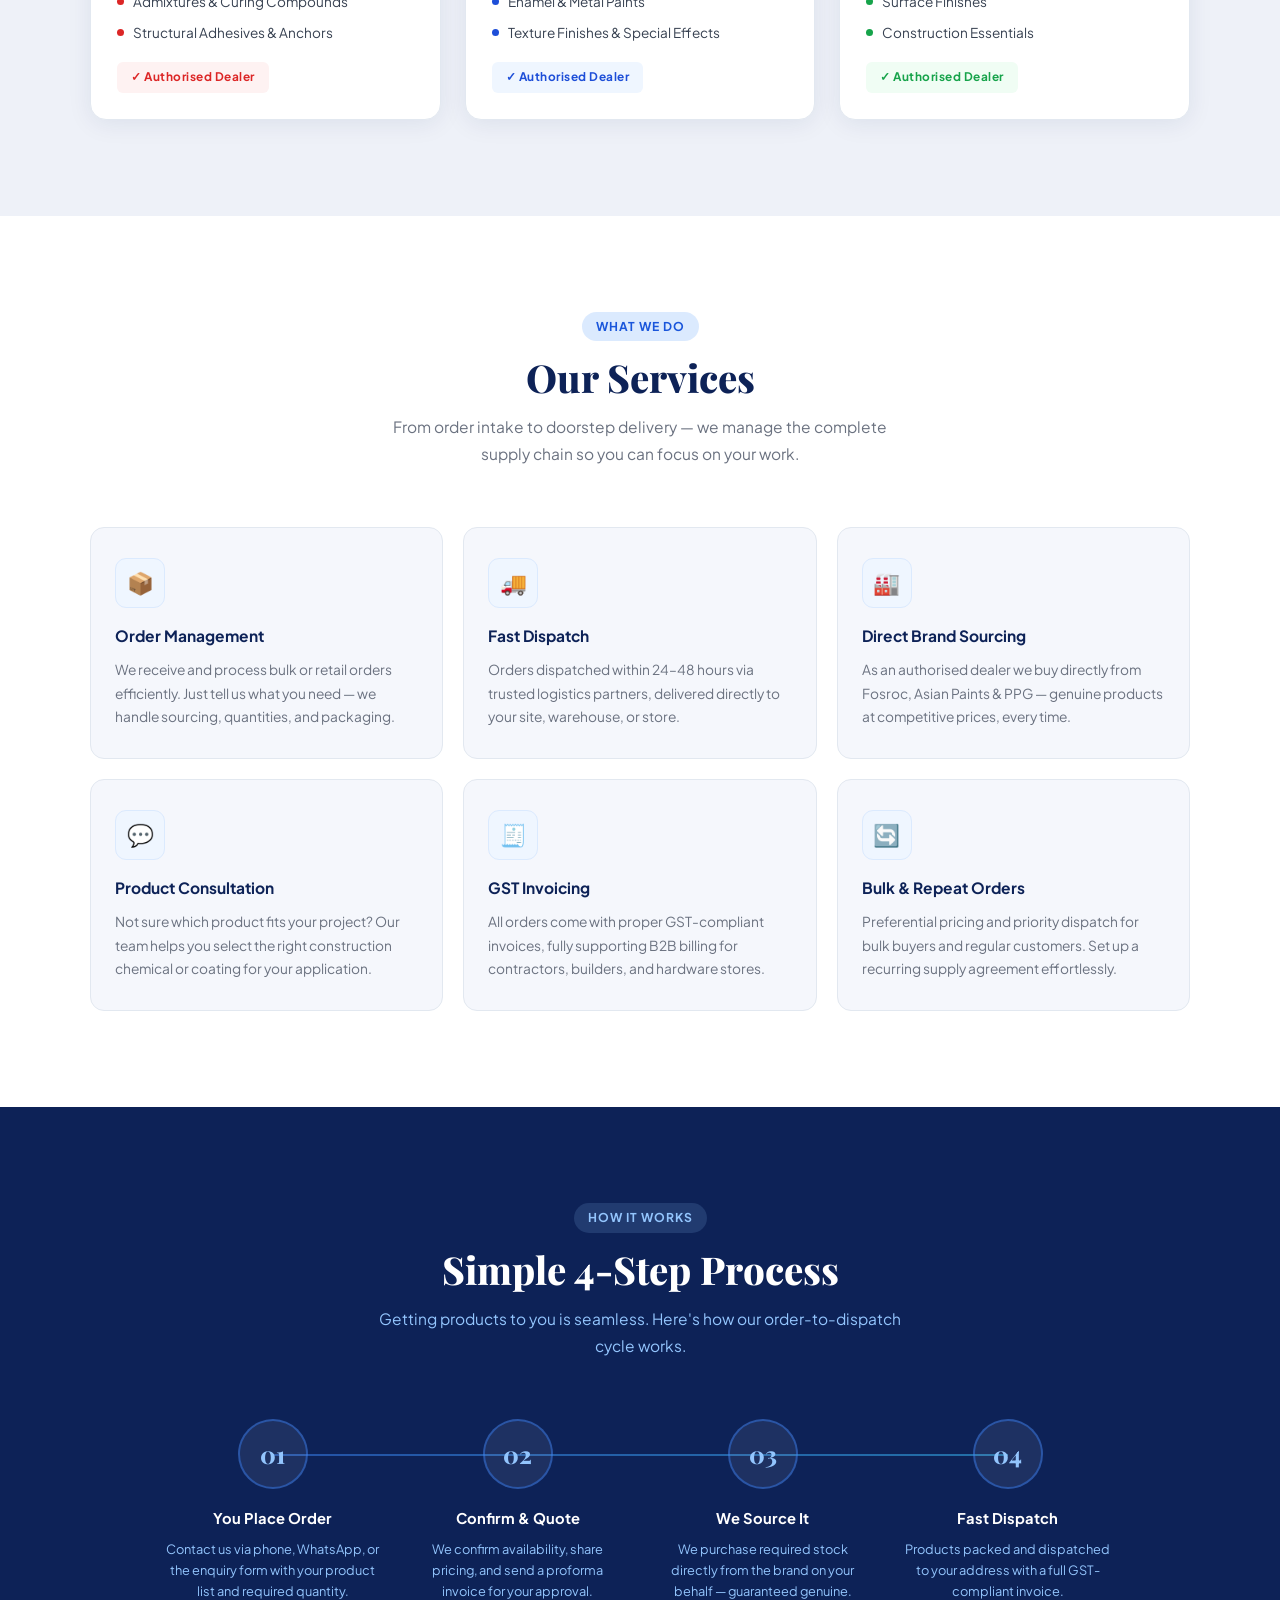
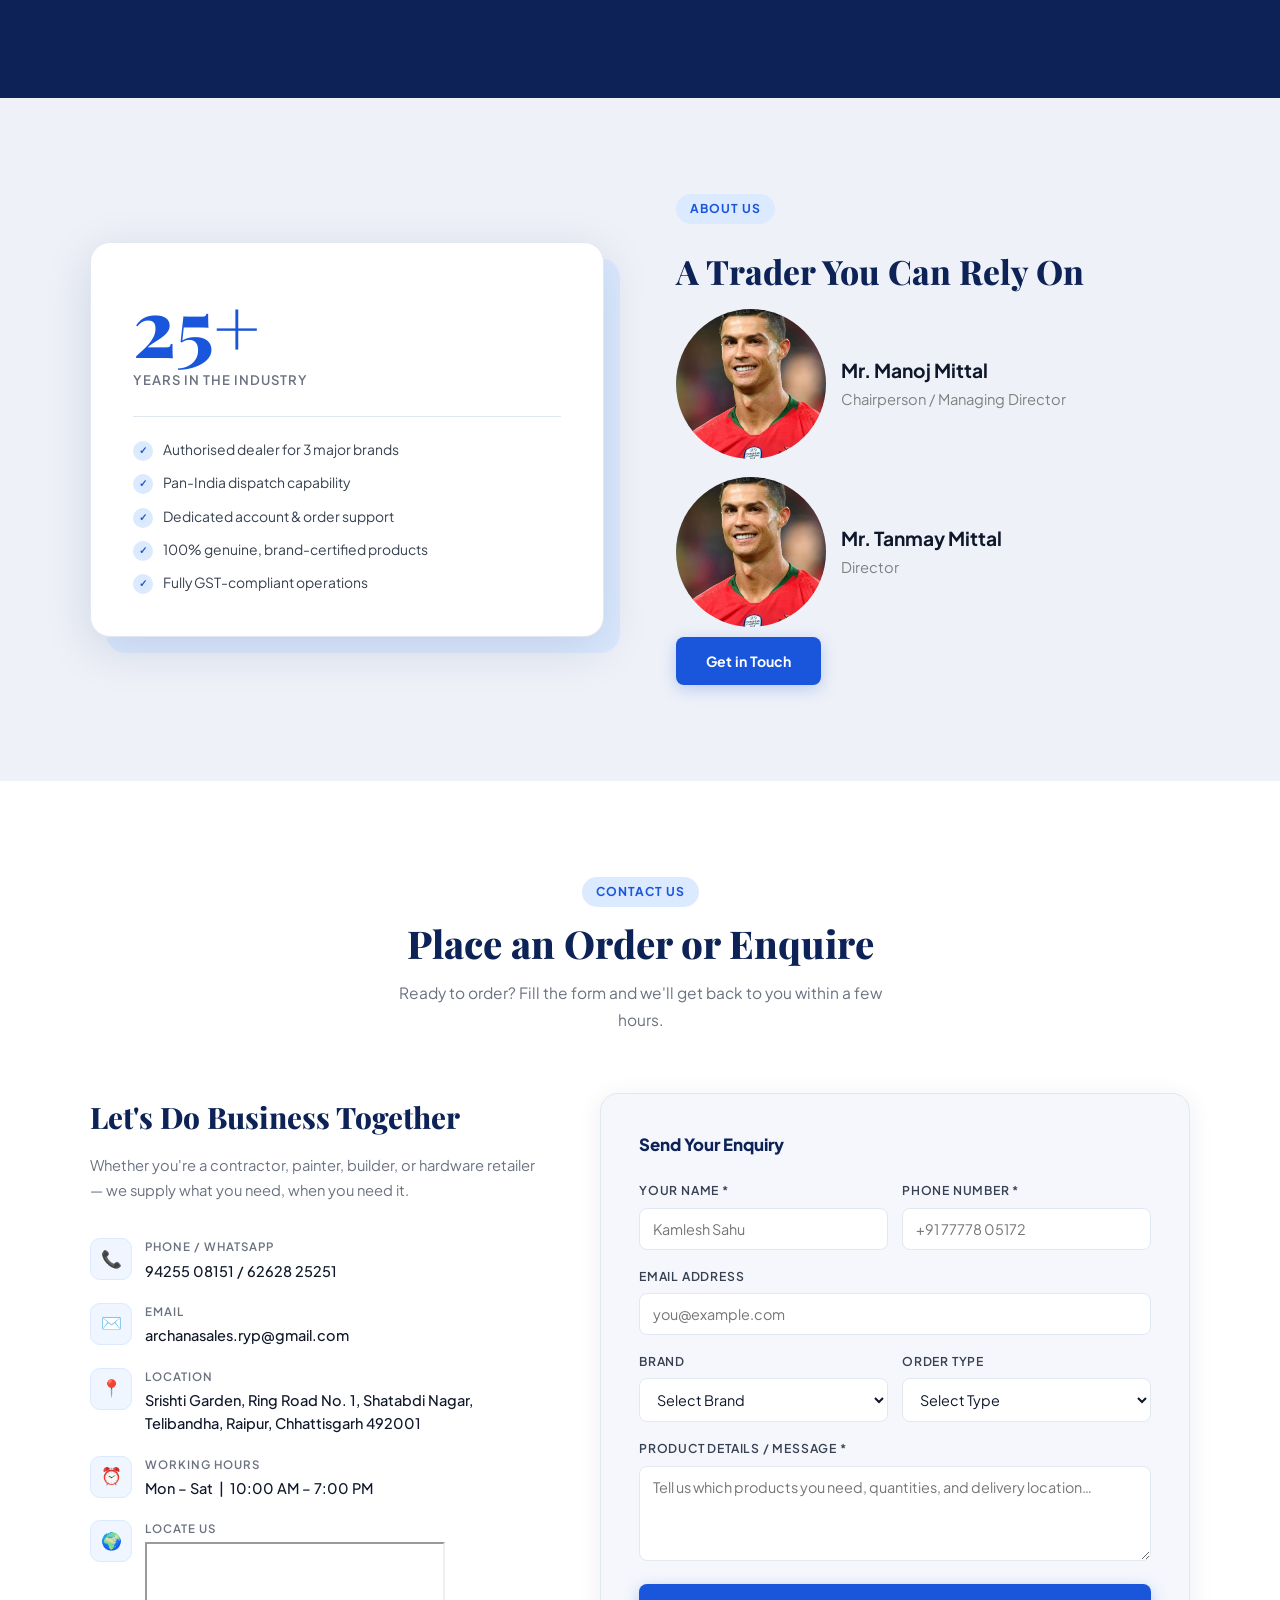
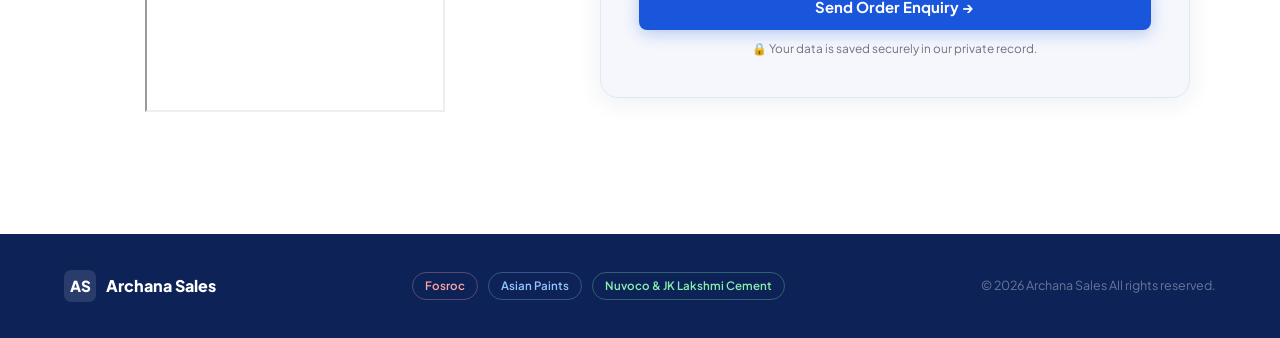
==== commit 53ed8909: "Update index.html" ====
--- a/index.html
+++ b/index.html
@@ -514,7 +514,7 @@
 		// Wait 3 seconds, then reload the page
       setTimeout(() => {
         window.location.reload();
-      }, 3000); 
+      }, 4000); 
 
     } catch (err) {
       document.getElementById("msg-error").style.display = "block";
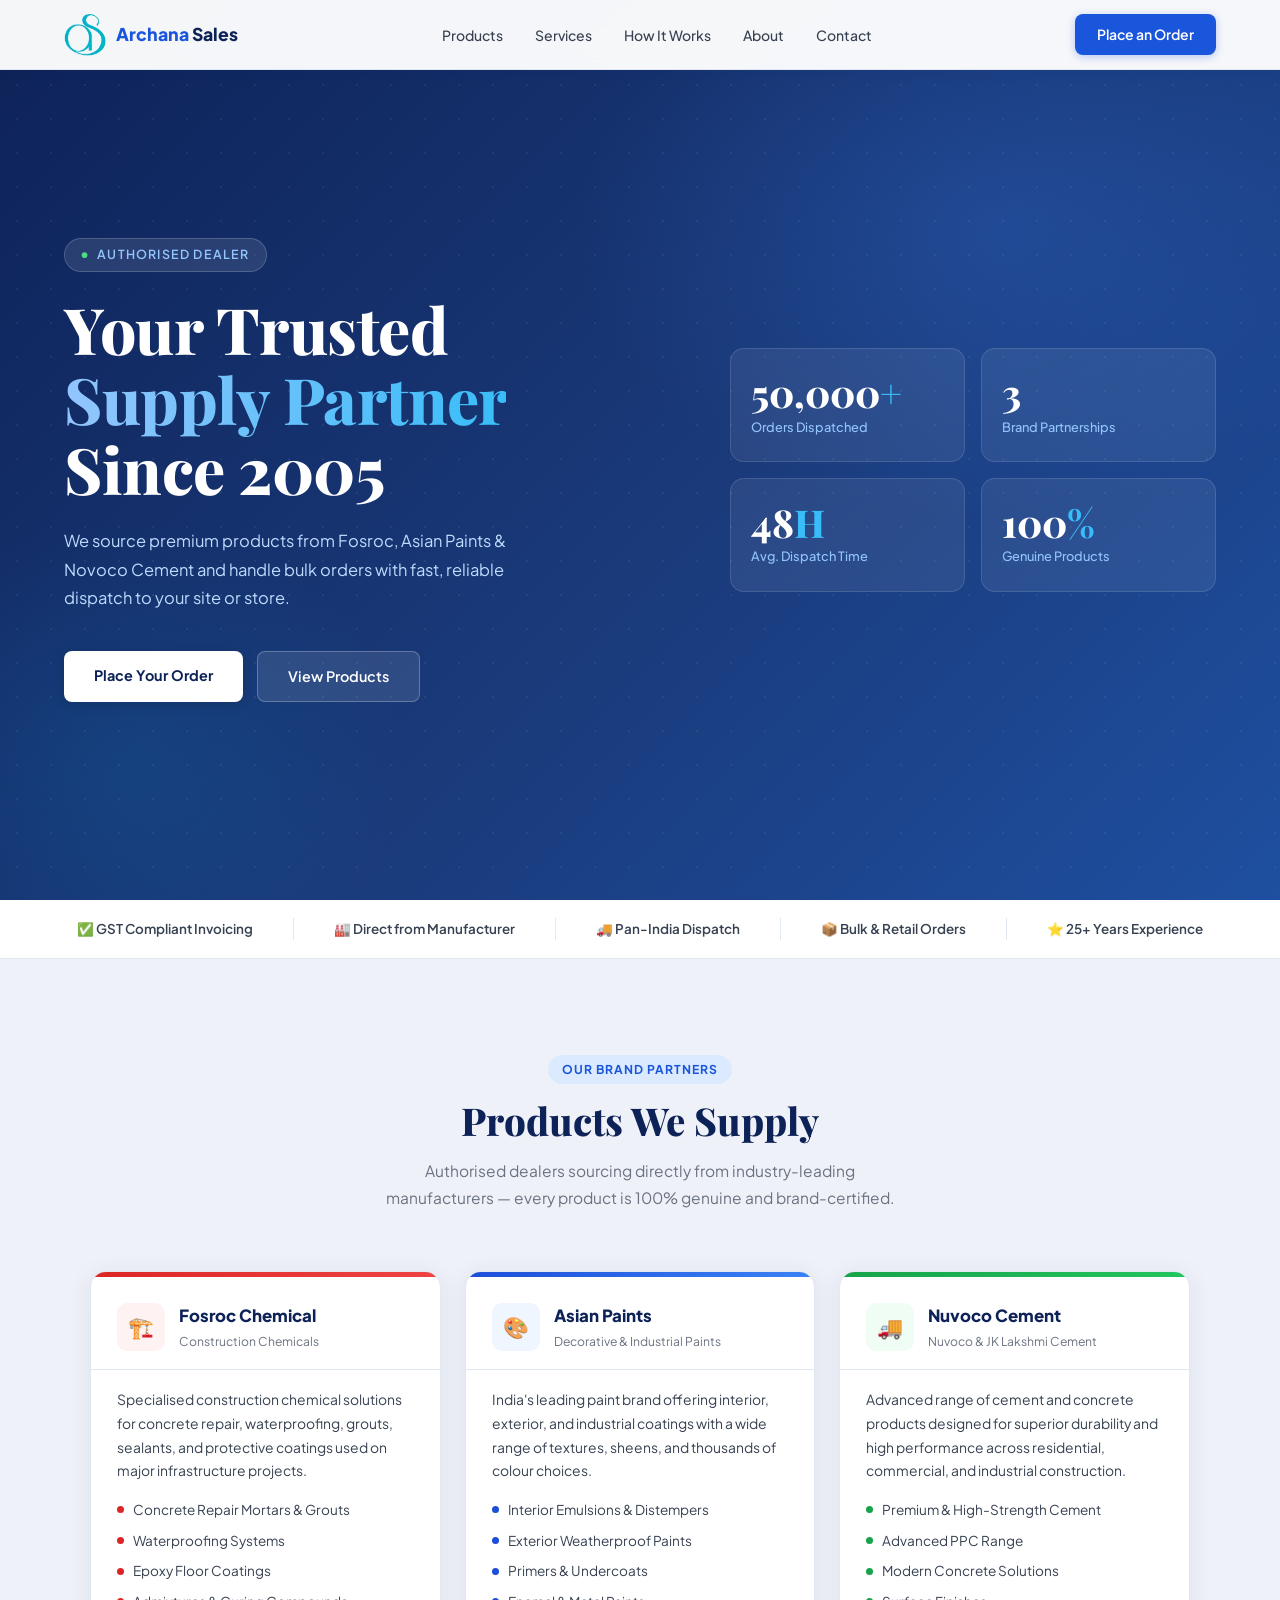
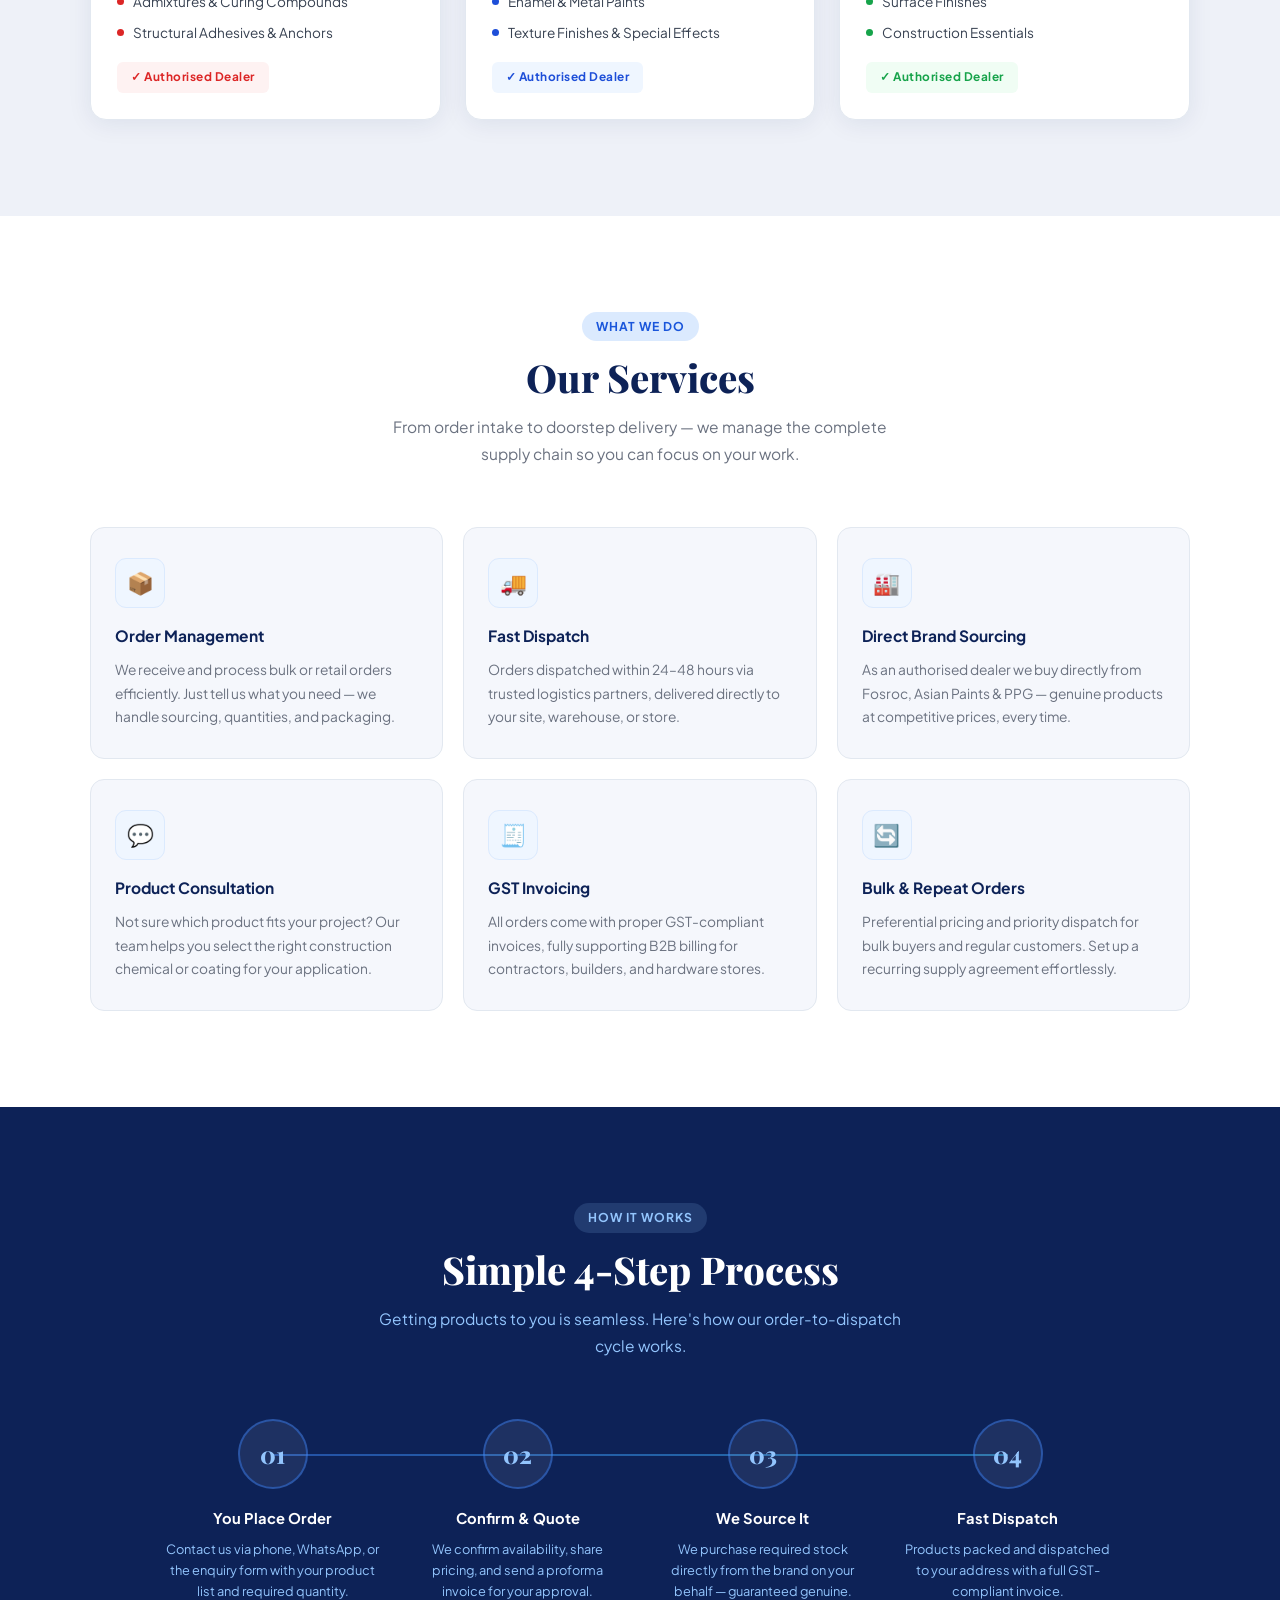
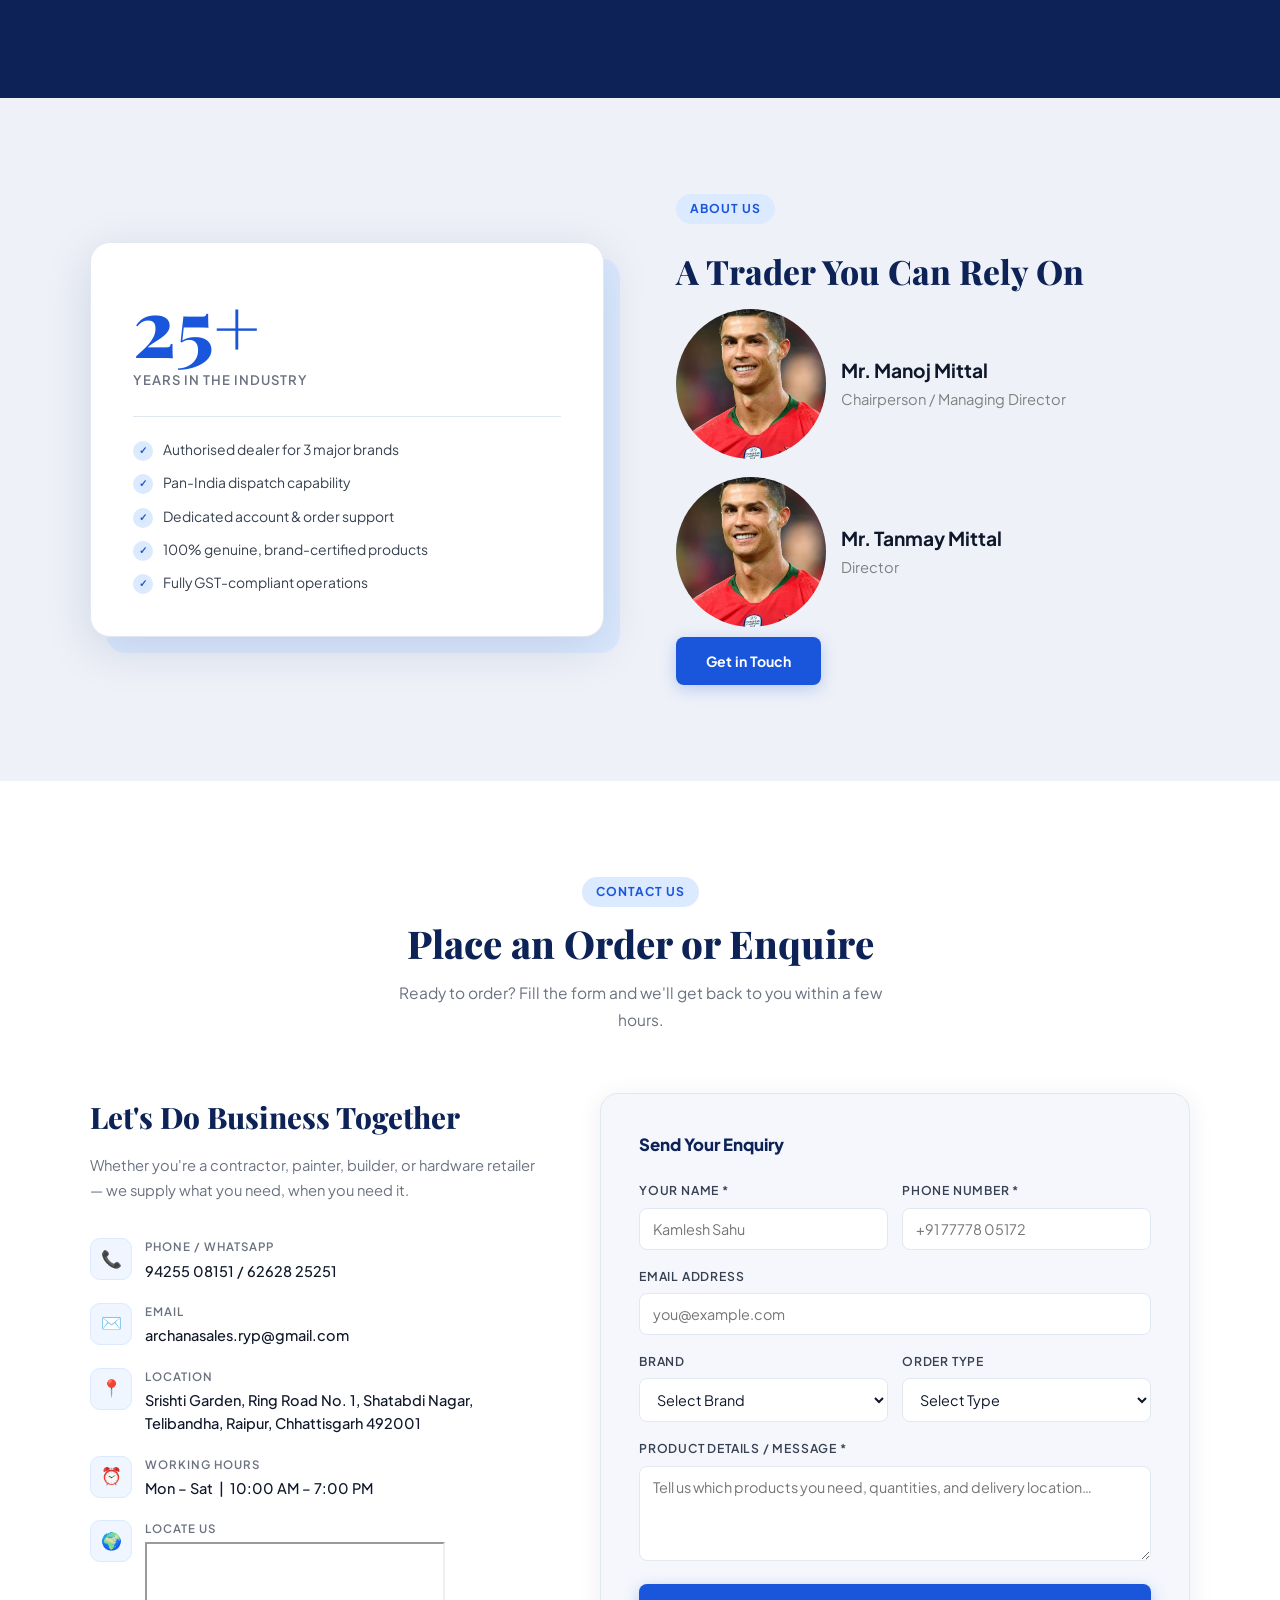
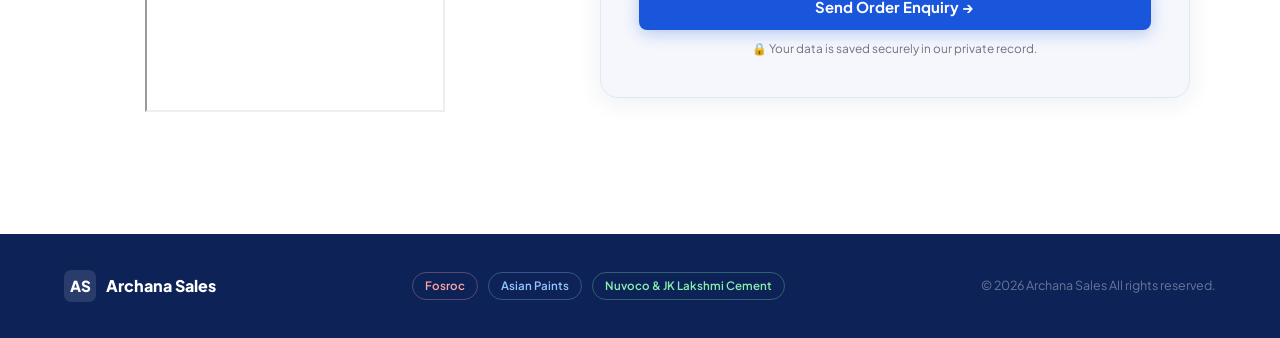
==== commit 2b1915ee: "Update index.html" ====
--- a/index.html
+++ b/index.html
@@ -514,7 +514,7 @@
 		// Wait 3 seconds, then reload the page
       setTimeout(() => {
         window.location.reload();
-      }, 4000); 
+      }, 3000); 
 
     } catch (err) {
       document.getElementById("msg-error").style.display = "block";
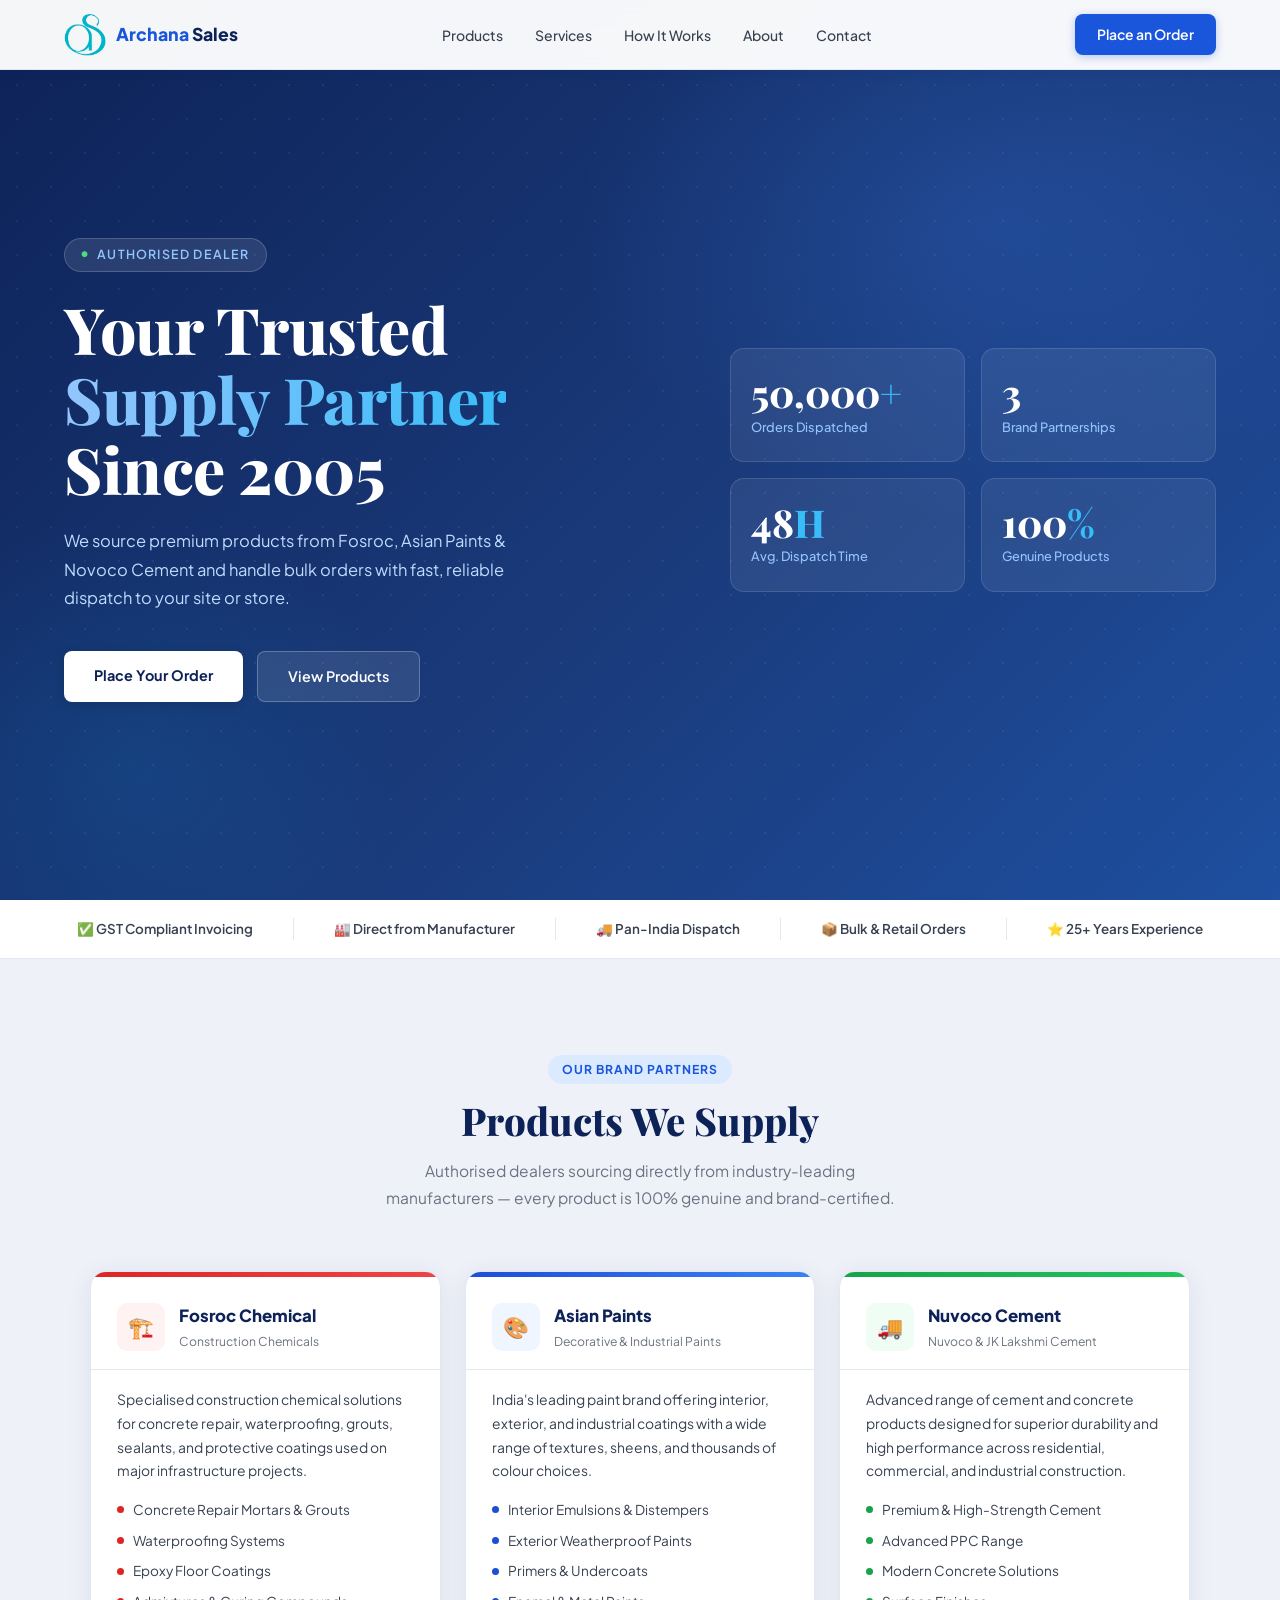
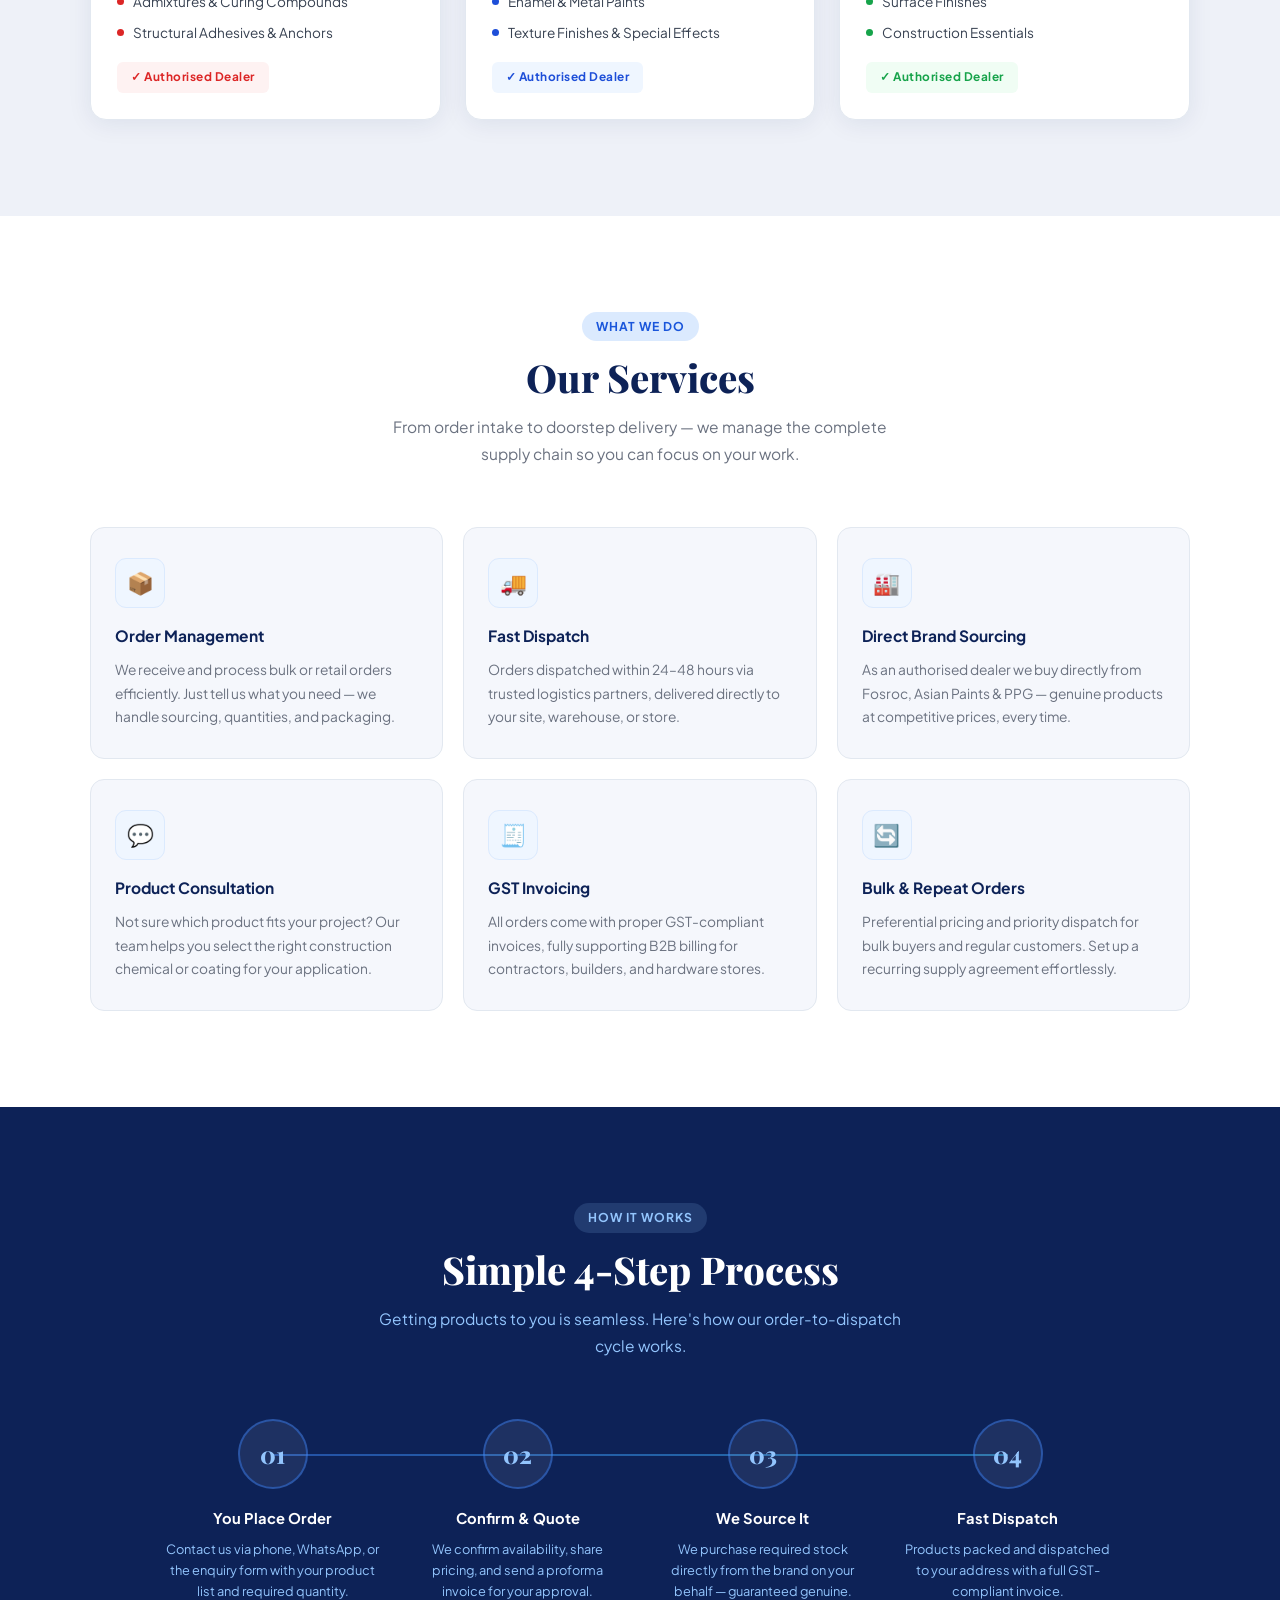
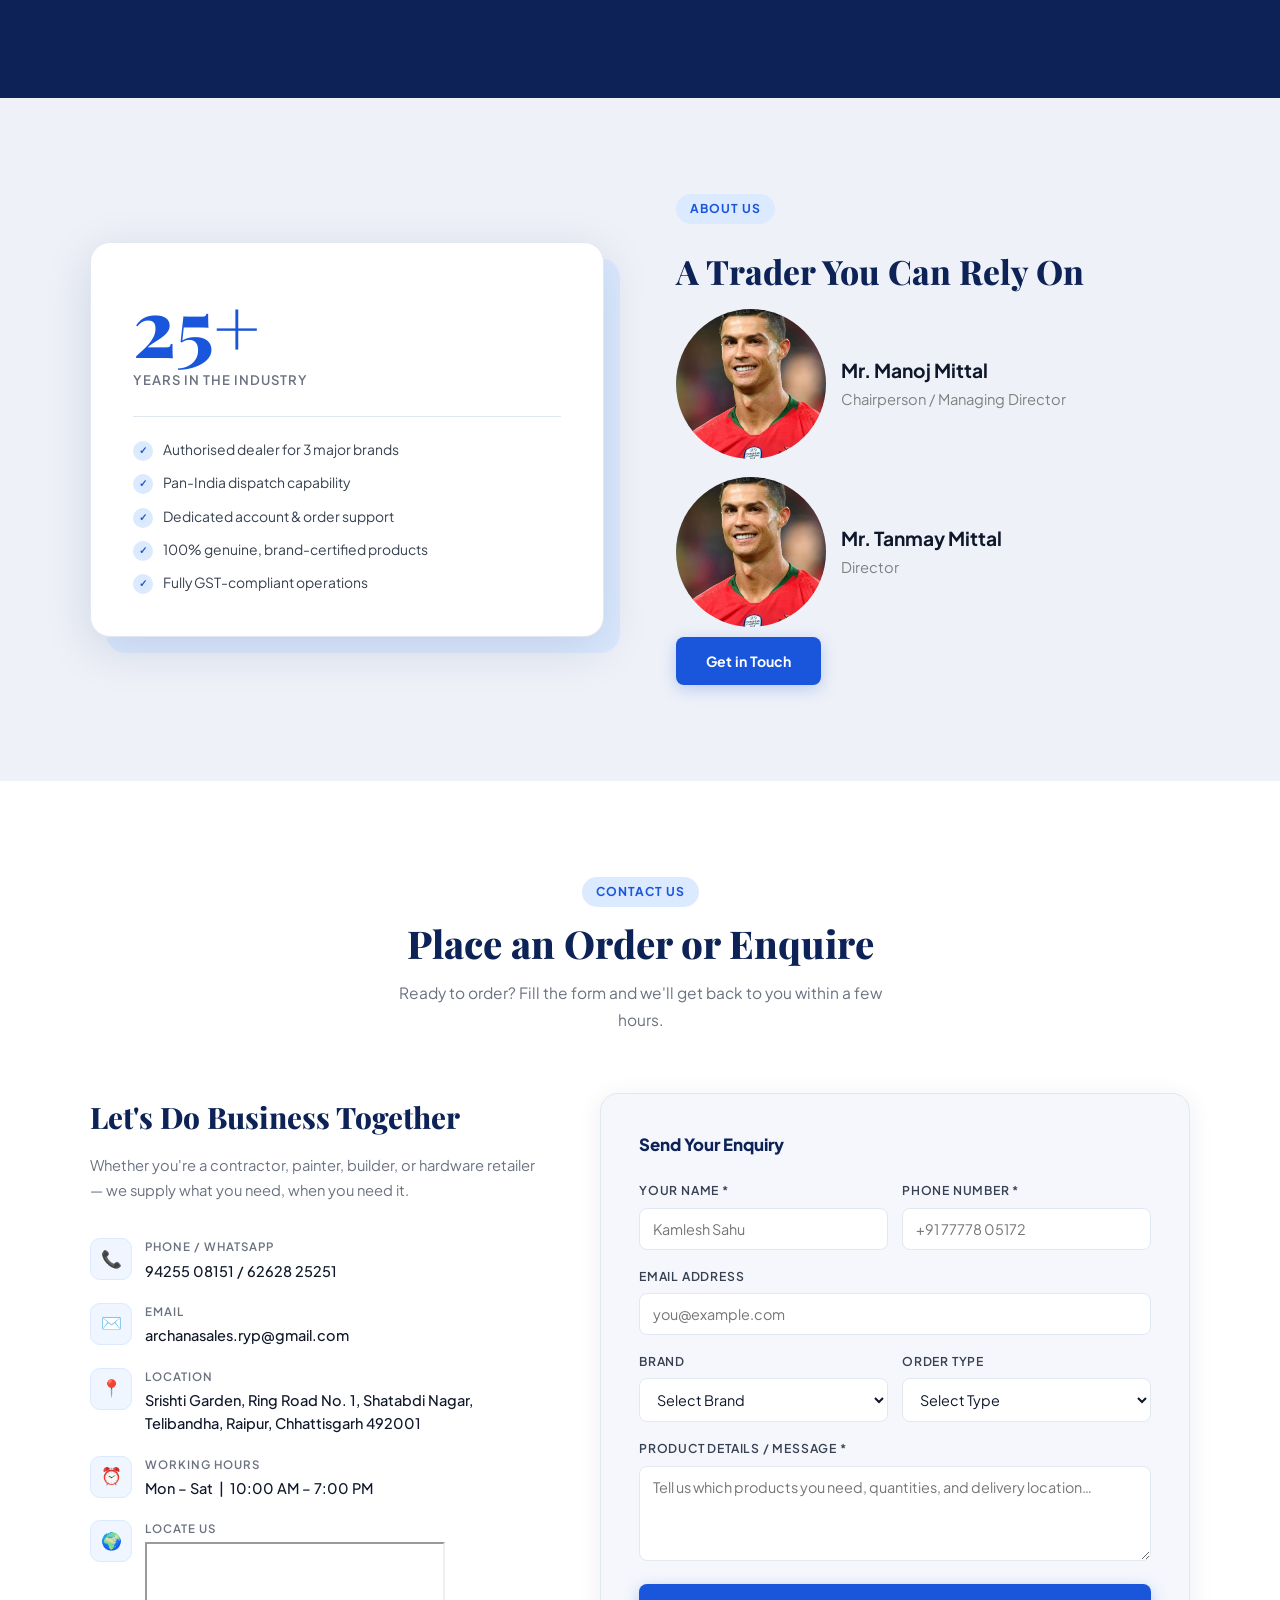
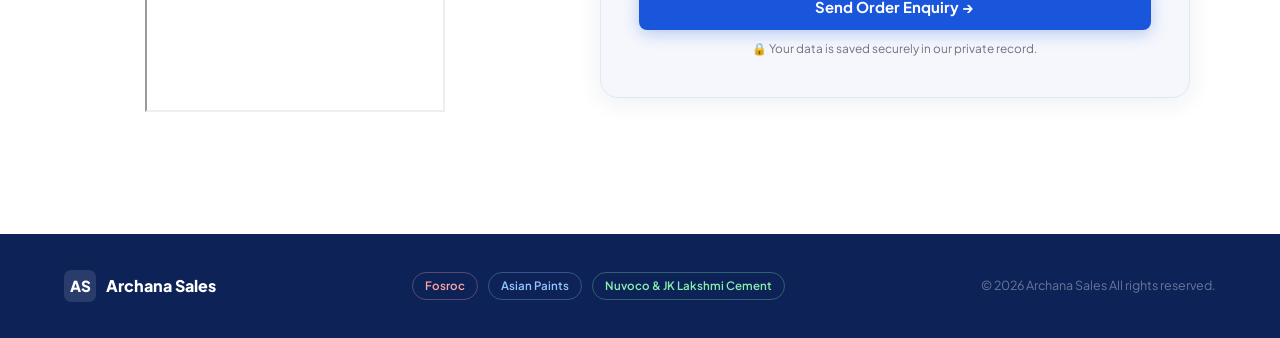
==== commit 1bf5b027: "Update index.html" ====
--- a/index.html
+++ b/index.html
@@ -511,10 +511,10 @@
       document.getElementById("f-brand").value = "";
       document.getElementById("f-type").value  = "";
 
-		// Wait 3 seconds, then reload the page
+		// Wait 5 seconds, then reload the page
       setTimeout(() => {
         window.location.reload();
-      }, 3000); 
+      }, 5000); 
 
     } catch (err) {
       document.getElementById("msg-error").style.display = "block";
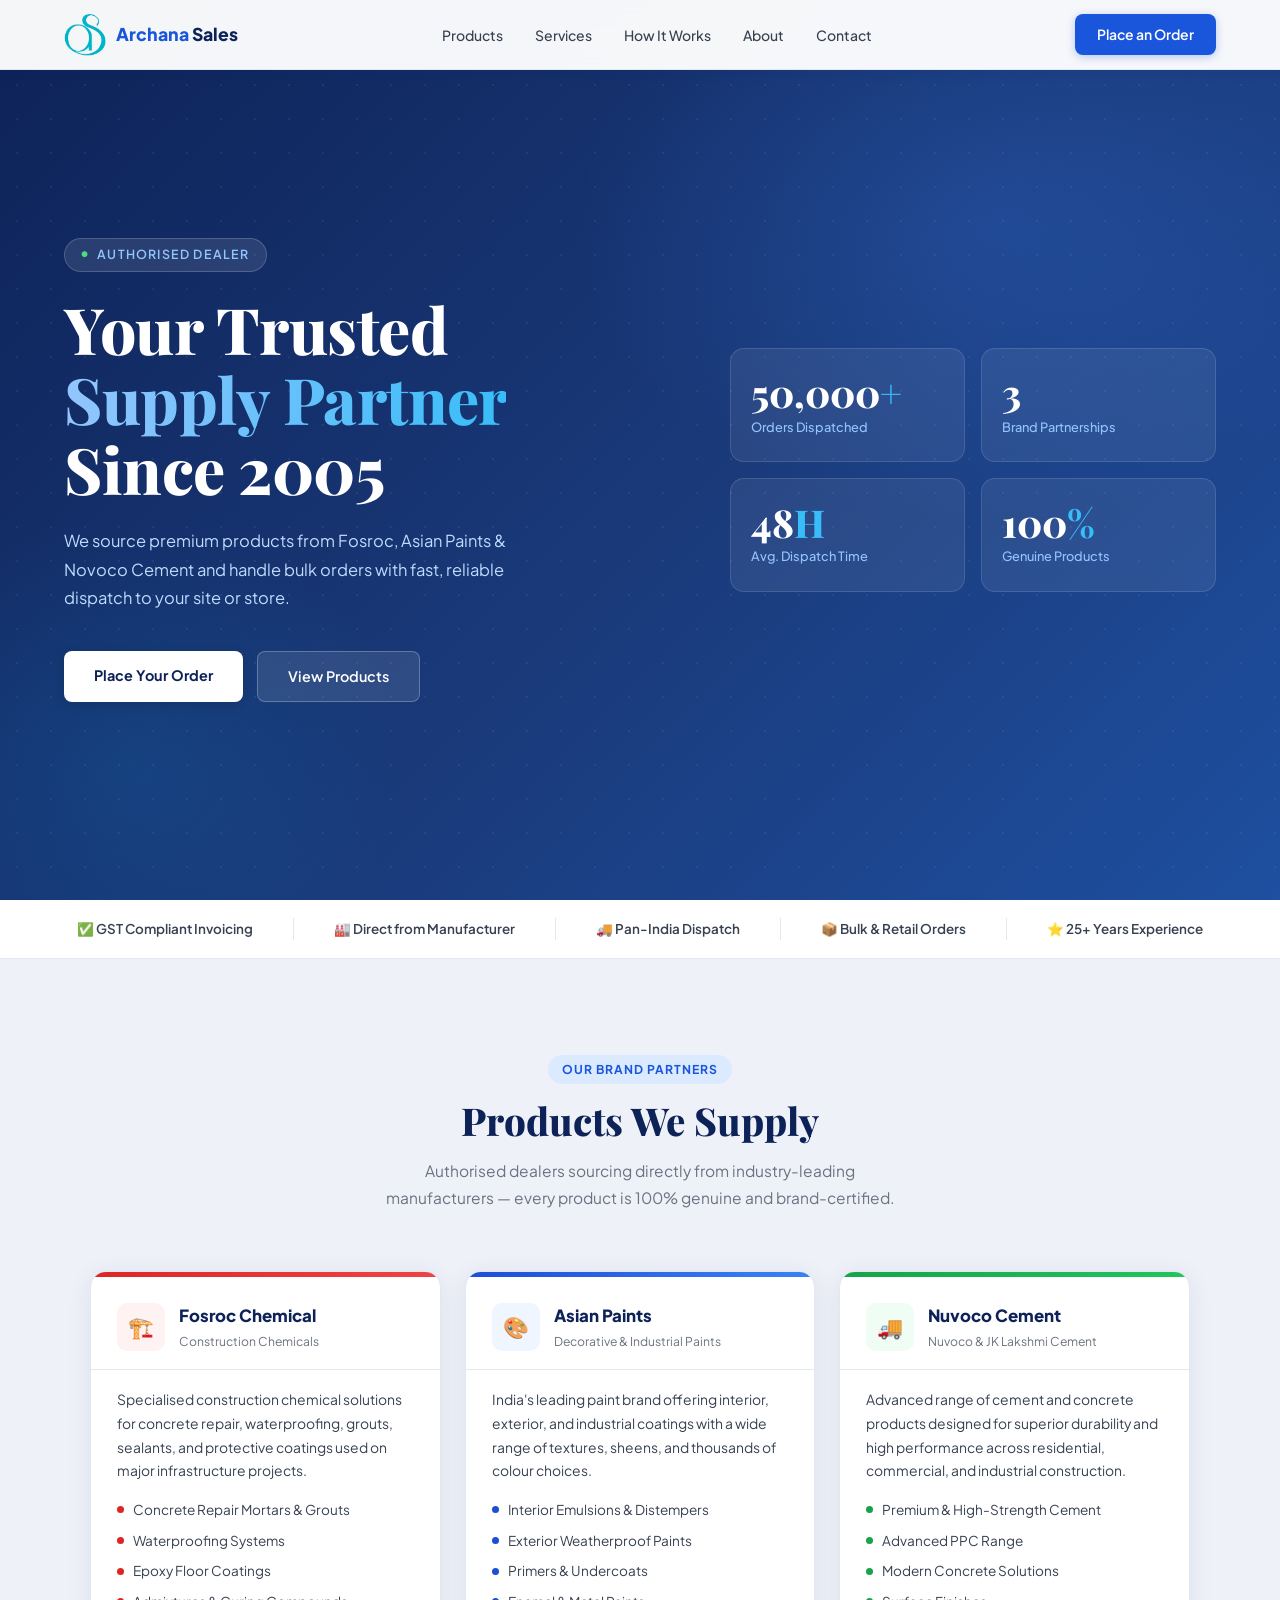
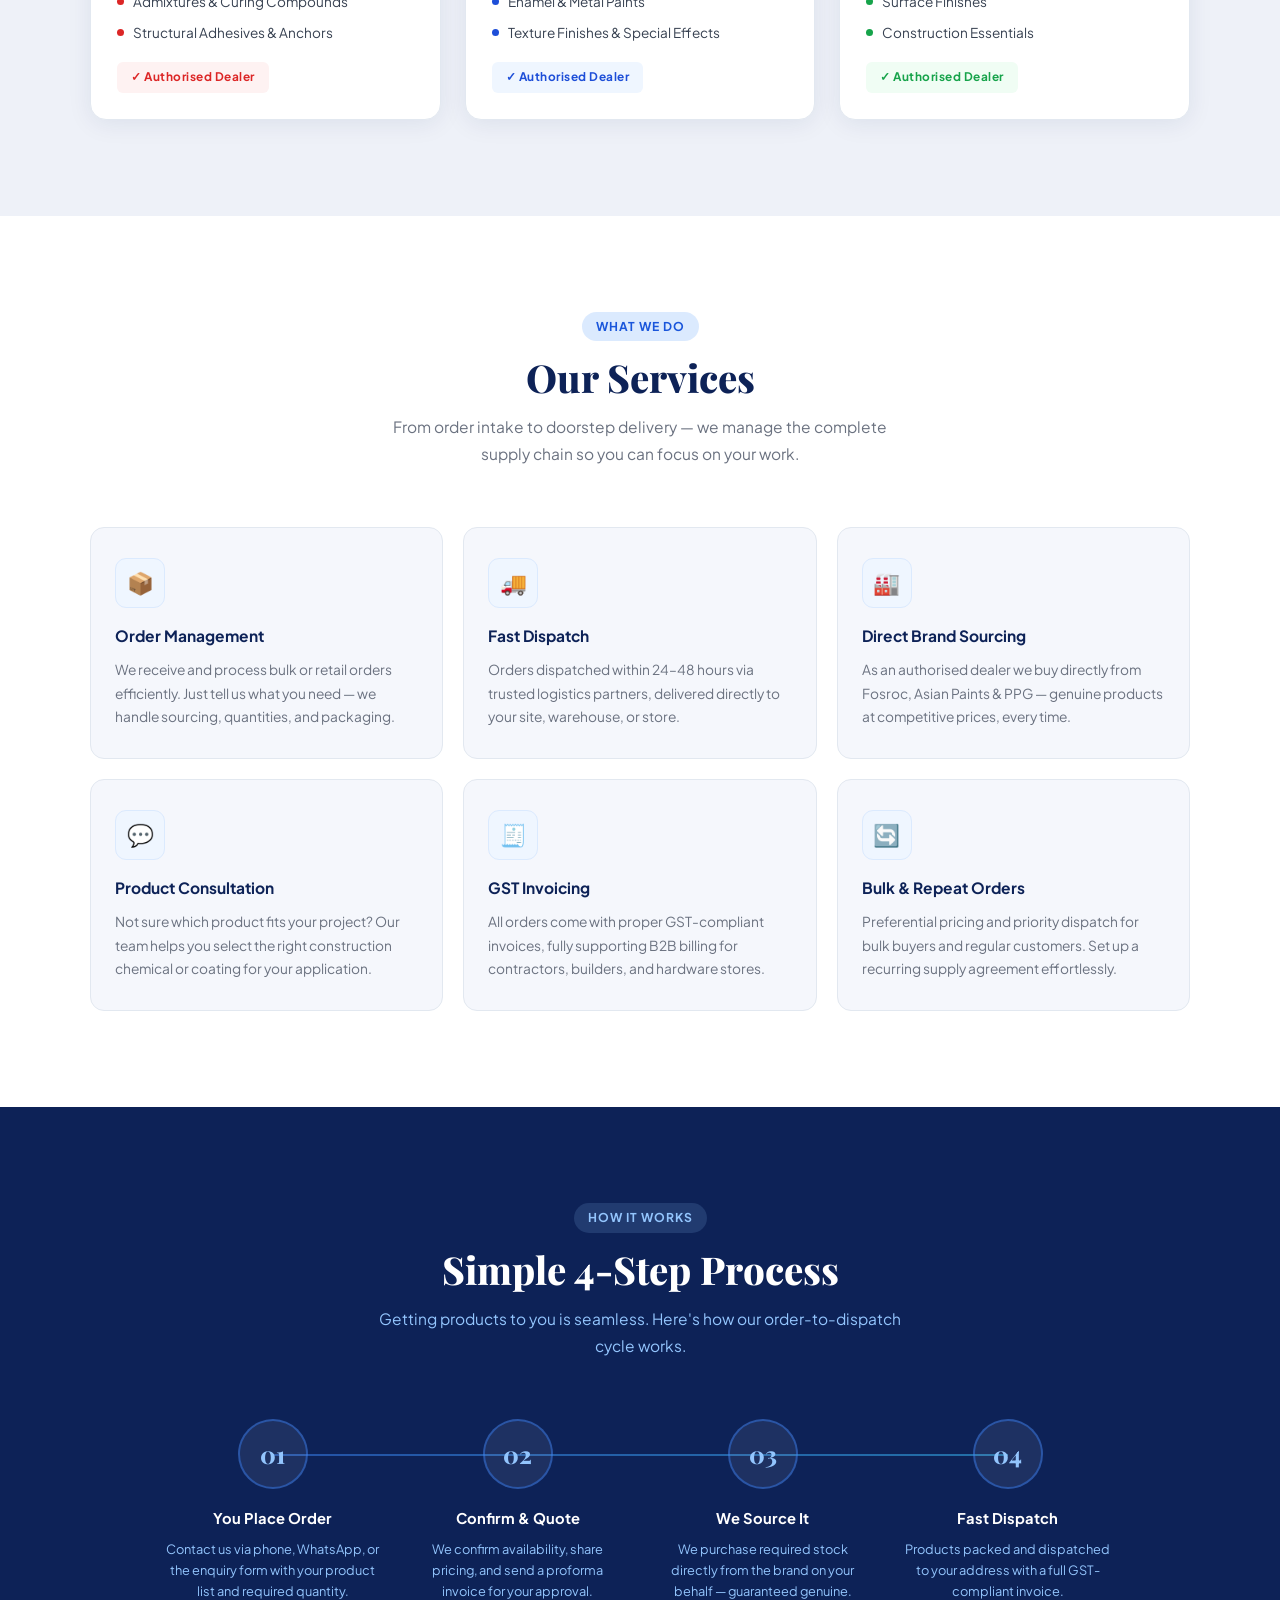
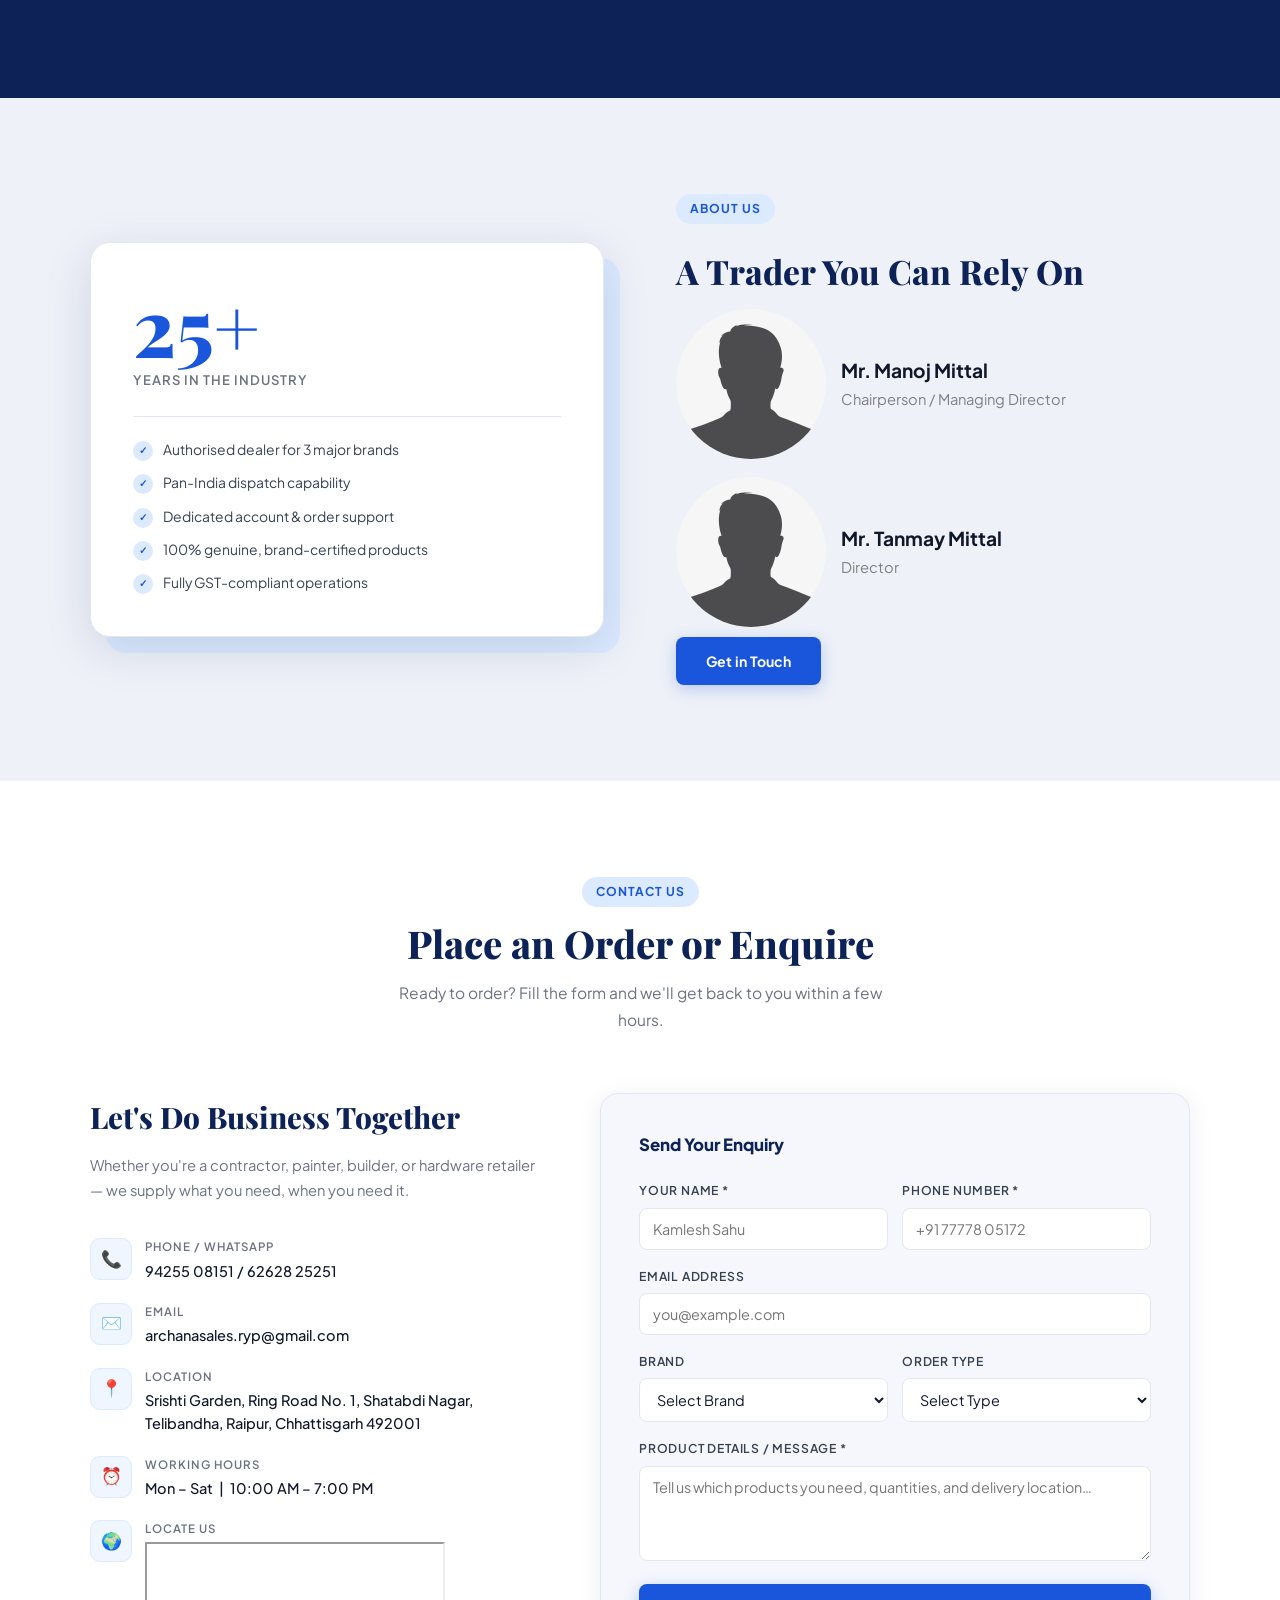
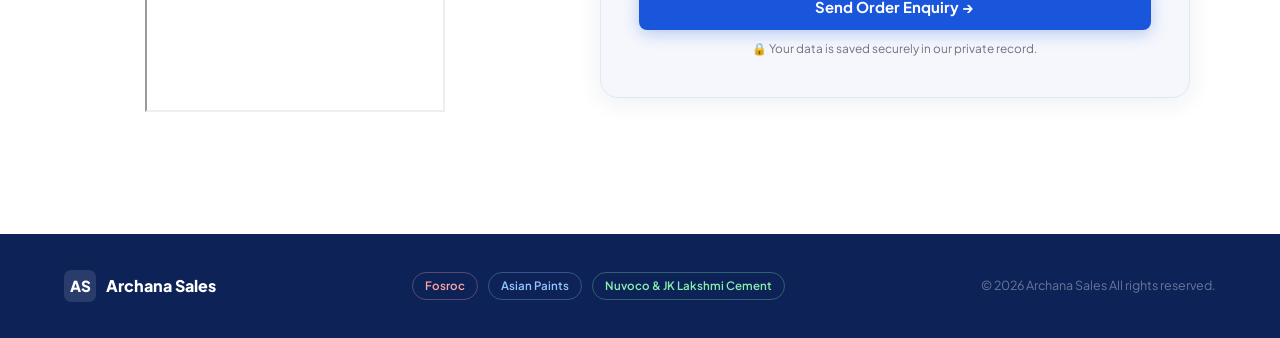
==== commit 827d583f: "Update index.html" ====
--- a/index.html
+++ b/index.html
@@ -110,7 +110,7 @@
   .pstep-title{font-weight:700;font-size:.92rem;color:#fff;margin-bottom:8px}
   .pstep-desc{color:#93c5fd;font-size:.8rem;line-height:1.65}
 
-  /* ABOUT */
+  /* ABOUTT */
   #about{background:var(--bg2)}
   .about-inner{max-width:1100px;margin:0 auto;display:grid;grid-template-columns:1fr 1fr;gap:72px;align-items:center}
   .about-card-wrap{position:relative}
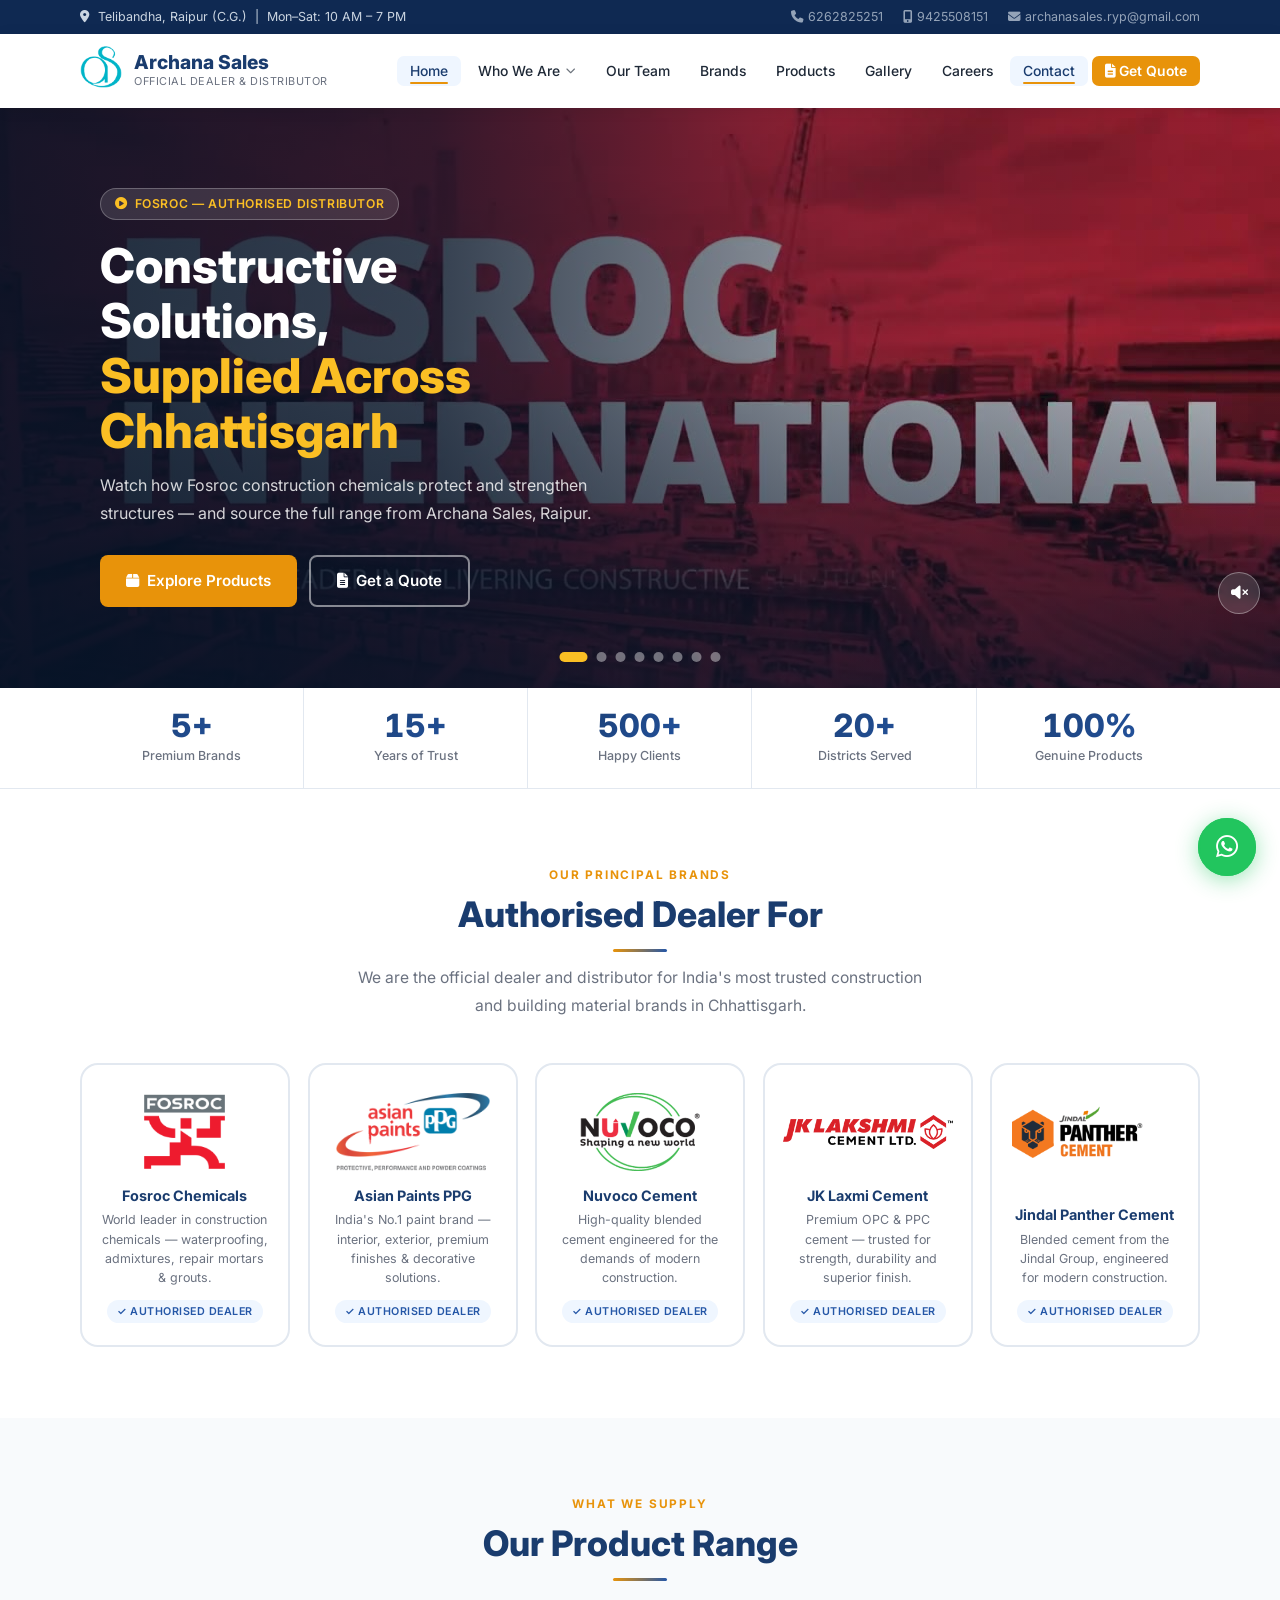
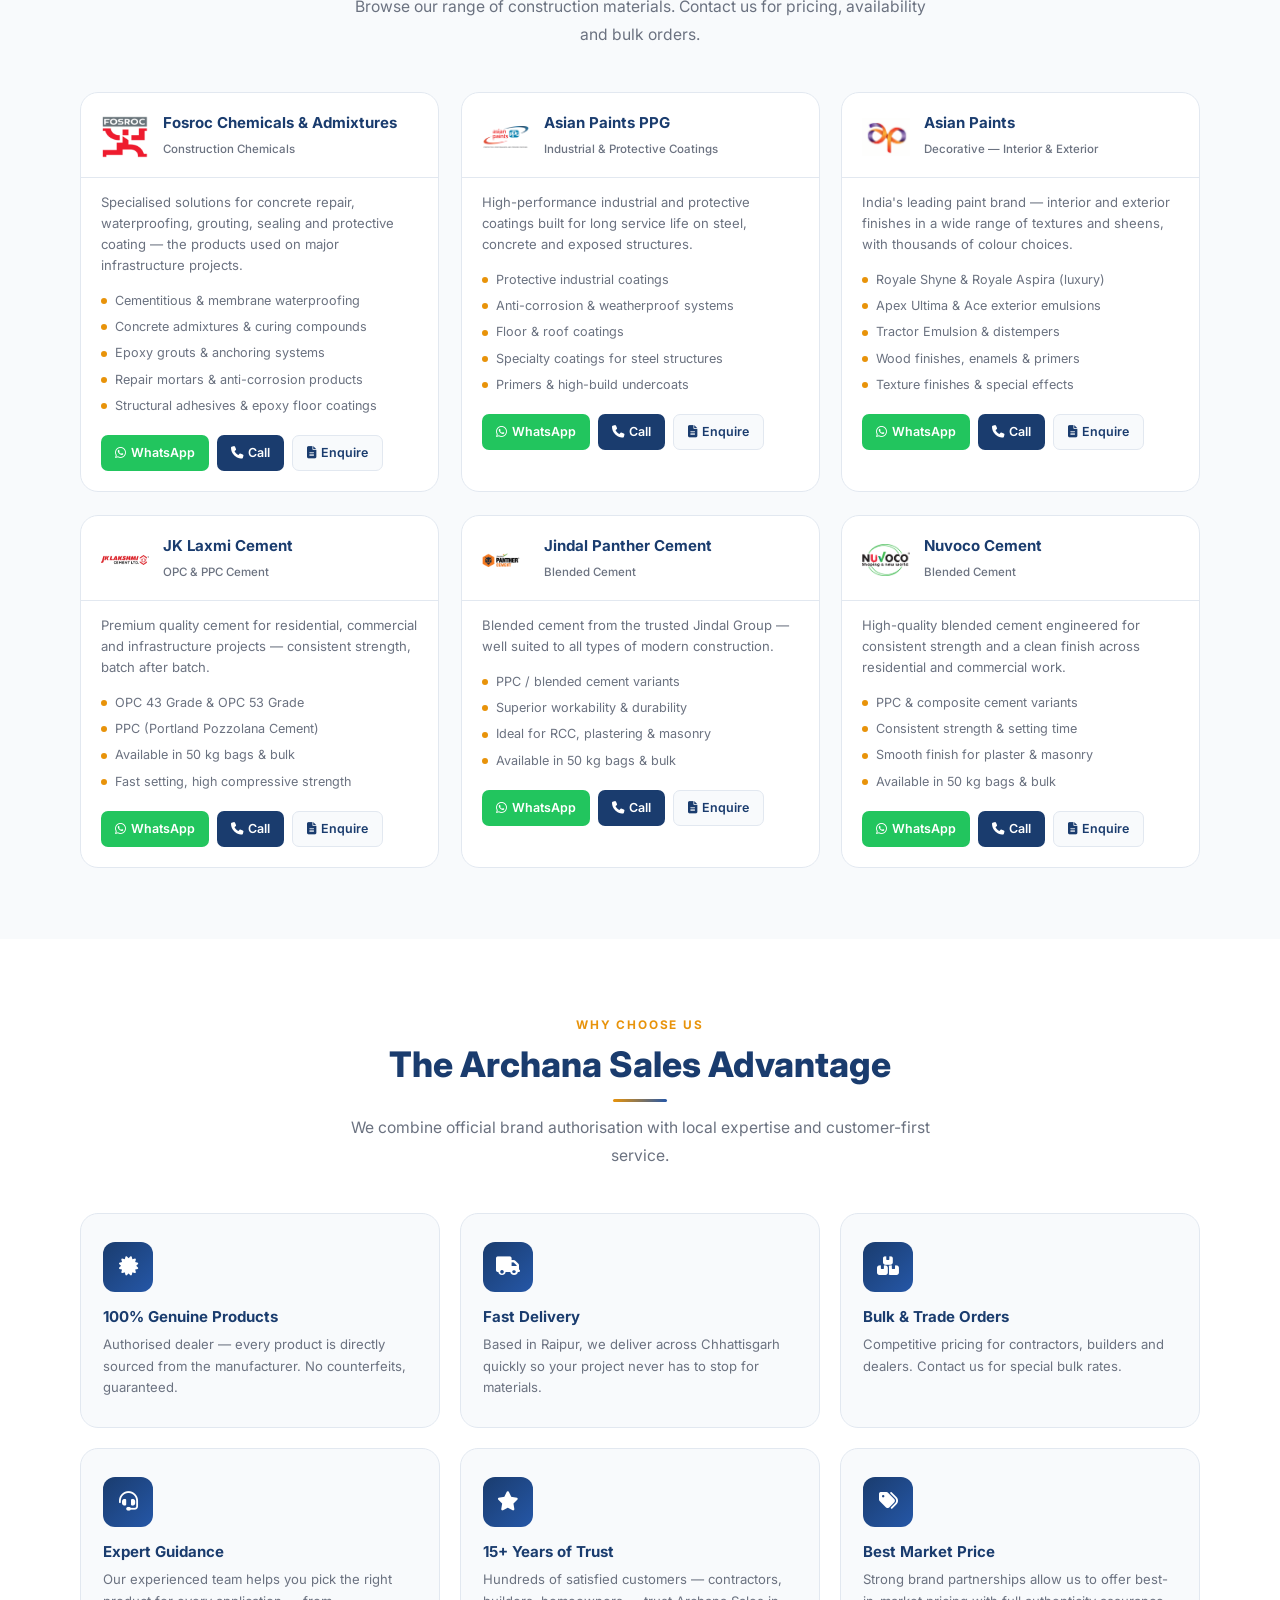
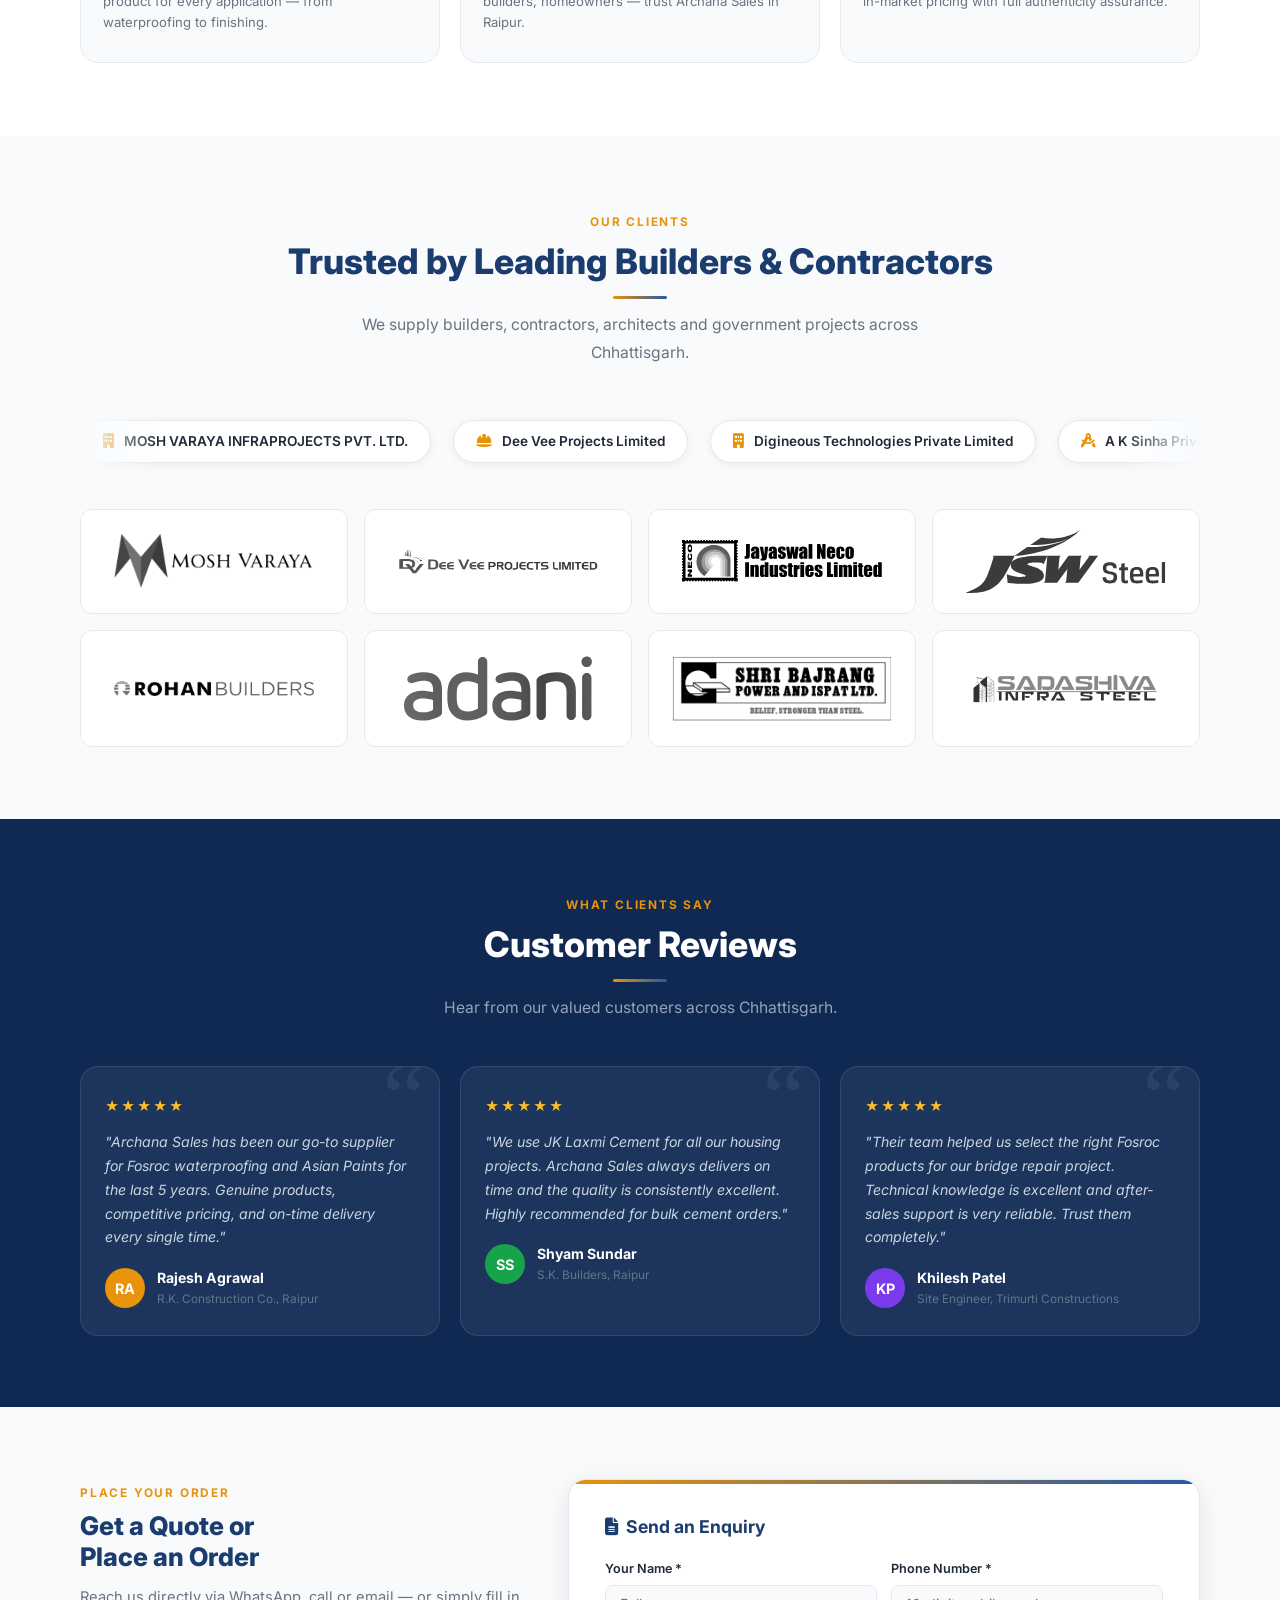
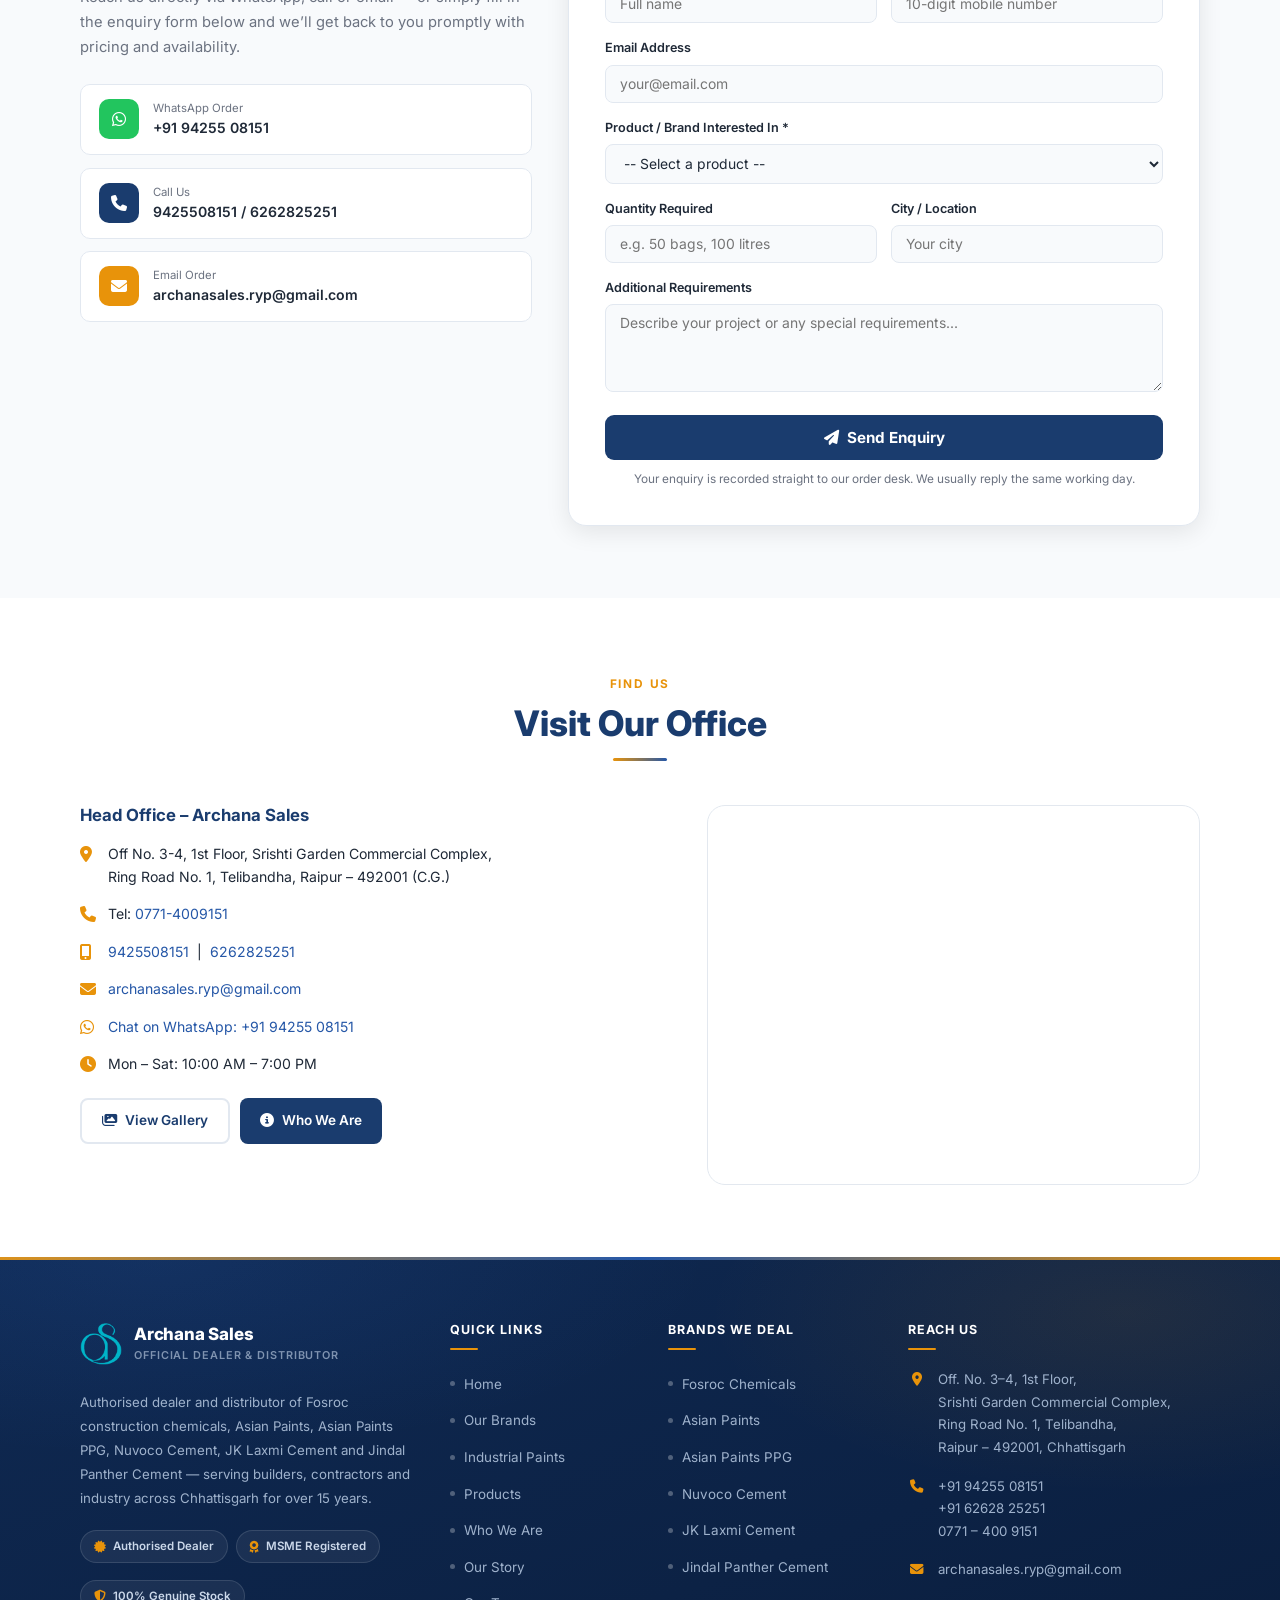
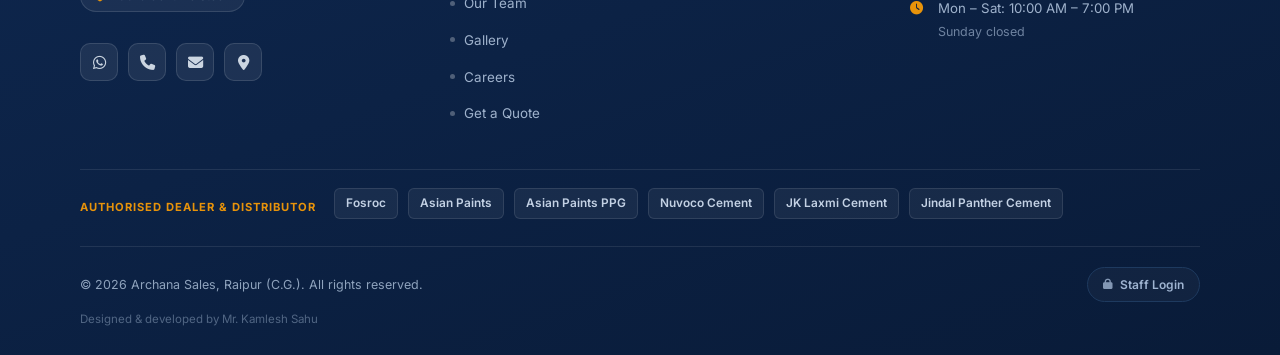
==== commit 1b71f01f: "Add files via upload" ====
--- a/index.html
+++ b/index.html
@@ -1,527 +1,943 @@
 <!DOCTYPE html>
-<html lang="en">
+<html lang="en" class="no-js">
 <head>
-<meta charset="UTF-8"/>
-<meta name="viewport" content="width=device-width, initial-scale=1.0"/>
-<title>ArchanaSales – Fosroc | Asian Paints | Novoco</title>
-<link rel="preconnect" href="https://fonts.googleapis.com"/>
-<link href="https://fonts.googleapis.com/css2?family=Plus+Jakarta+Sans:wght@300;400;500;600;700;800&family=Playfair+Display:wght@700;800&display=swap" rel="stylesheet"/>
-<style>
-  :root {
-    --bg:#f5f7fc;--bg2:#eef1f8;--white:#ffffff;--navy:#0d2257;--blue:#1a56db;
-    --blue-light:#3b82f6;--blue-pale:#dbeafe;--blue-xpale:#eff6ff;
-    --text:#0f172a;--body:#374151;--muted:#6b7280;--border:#e2e8f0;
-    --shadow:0 4px 24px rgba(13,34,87,0.08);--shadow-lg:0 12px 48px rgba(13,34,87,0.13);
-    --fosroc:#dc2626;--asian:#1d4ed8;--ppg:#16a34a;
-  }
-  *,*::before,*::after{box-sizing:border-box;margin:0;padding:0}
-  html{scroll-behavior:smooth}
-  body{background:var(--bg);color:var(--text);font-family:'Plus Jakarta Sans',sans-serif;overflow-x:hidden;line-height:1.6}
-
-  /* NAV */
-  nav{position:fixed;top:0;left:0;right:0;z-index:100;background:rgba(255,255,255,0.96);backdrop-filter:blur(12px);border-bottom:1px solid var(--border);display:flex;align-items:center;justify-content:space-between;padding:0 64px;height:70px;box-shadow:0 2px 12px rgba(13,34,87,0.06)}
-  .nav-logo{display:flex;align-items:center;gap:10px;text-decoration:none}
-  .nav-logo-mark{width:36px;height:36px;background:var(--blue);border-radius:8px;display:flex;align-items:center;justify-content:center;color:#fff;font-size:1.1rem;font-weight:800}
-  .nav-logo-text{font-weight:800;font-size:1.1rem;color:var(--navy)}
-  .nav-logo-text span{color:var(--blue)}
-  .nav-links{display:flex;gap:4px;list-style:none}
-  .nav-links a{color:var(--body);text-decoration:none;font-size:.875rem;font-weight:500;padding:7px 14px;border-radius:7px;transition:all .18s}
-  .nav-links a:hover{background:var(--blue-xpale);color:var(--blue)}
-  .nav-cta{background:var(--blue);color:#fff;padding:9px 22px;border-radius:8px;font-size:.875rem;font-weight:600;text-decoration:none;transition:all .18s;box-shadow:0 2px 8px rgba(26,86,219,.3)}
-  .nav-cta:hover{background:var(--navy);transform:translateY(-1px)}
-
-  /* HERO */
-  .hero{min-height:100vh;background:linear-gradient(135deg,var(--navy) 0%,#1a3a7a 55%,#1e4fa0 100%);display:flex;align-items:center;padding:120px 64px 80px;position:relative;overflow:hidden}
-  .hero::before{content:'';position:absolute;inset:0;background:radial-gradient(ellipse 55% 55% at 78% 25%,rgba(59,130,246,.22) 0%,transparent 60%),radial-gradient(ellipse 40% 50% at 10% 85%,rgba(14,165,233,.12) 0%,transparent 55%)}
-  .hero-dots{position:absolute;inset:0;background-image:radial-gradient(rgba(255,255,255,.06) 1px,transparent 1px);background-size:34px 34px;pointer-events:none}
-  .hero-inner{max-width:1160px;margin:0 auto;width:100%;display:grid;grid-template-columns:1.1fr .9fr;gap:72px;align-items:center;position:relative;z-index:1}
-  .hero-badge{display:inline-flex;align-items:center;gap:8px;background:rgba(255,255,255,.1);border:1px solid rgba(255,255,255,.18);padding:6px 16px;border-radius:24px;font-size:.78rem;font-weight:600;letter-spacing:1.2px;text-transform:uppercase;color:#93c5fd;margin-bottom:22px}
-  .hero-badge::before{content:'●';font-size:.48rem;color:#4ade80}
-  .hero h1{font-family:'Playfair Display',serif;font-size:clamp(2.8rem,5vw,4.4rem);font-weight:800;line-height:1.1;color:#fff;margin-bottom:22px;letter-spacing:-.5px}
-  .hero h1 span{background:linear-gradient(90deg,#93c5fd,#38bdf8);-webkit-background-clip:text;-webkit-text-fill-color:transparent}
-  .hero-sub{color:#bfdbfe;font-size:1.03rem;line-height:1.75;max-width:490px;margin-bottom:38px}
-  .hero-btns{display:flex;gap:14px;flex-wrap:wrap}
-  .btn-white{background:#fff;color:var(--navy);padding:13px 30px;border-radius:8px;font-weight:700;font-size:.9rem;text-decoration:none;transition:all .2s;box-shadow:0 2px 12px rgba(0,0,0,.15)}
-  .btn-white:hover{transform:translateY(-2px);box-shadow:0 8px 24px rgba(0,0,0,.2)}
-  .btn-ghost{background:rgba(255,255,255,.1);color:#fff;border:1.5px solid rgba(255,255,255,.25);padding:13px 30px;border-radius:8px;font-weight:600;font-size:.9rem;text-decoration:none;transition:all .2s}
-  .btn-ghost:hover{background:rgba(255,255,255,.18)}
-  .hero-right{display:flex;flex-direction:column;gap:16px}
-  .hero-stat-row{display:grid;grid-template-columns:1fr 1fr;gap:16px}
-  .hero-stat{background:rgba(255,255,255,.07);border:1px solid rgba(255,255,255,.12);border-radius:14px;padding:24px 20px;backdrop-filter:blur(8px);transition:background .2s}
-  .hero-stat:hover{background:rgba(255,255,255,.12)}
-  .hero-stat-num{font-family:'Playfair Display',serif;font-size:2.4rem;font-weight:800;color:#fff;line-height:1}
-  .hero-stat-num span{color:#38bdf8}
-  .hero-stat-label{color:#93c5fd;font-size:.8rem;margin-top:5px;font-weight:500}
-
-  /* TRUST BAR */
-  .trust-bar{background:var(--white);border-bottom:1px solid var(--border);padding:18px 64px;display:flex;align-items:center;justify-content:center;gap:40px;flex-wrap:wrap}
-  .trust-item{display:flex;align-items:center;gap:9px;font-size:.84rem;font-weight:600;color:var(--body)}
-  .trust-div{width:1px;height:22px;background:var(--border)}
-
-  /* SECTIONS */
-  section{padding:96px 64px}
-  .section-header{text-align:center;margin-bottom:60px}
-  .section-eyebrow{display:inline-block;background:var(--blue-pale);color:var(--blue);padding:5px 14px;border-radius:20px;font-size:.76rem;font-weight:700;letter-spacing:1px;text-transform:uppercase;margin-bottom:14px}
-  .section-title{font-family:'Playfair Display',serif;font-size:clamp(1.9rem,3vw,2.75rem);font-weight:800;color:var(--navy);line-height:1.15;margin-bottom:14px}
-  .section-sub{color:var(--muted);font-size:.97rem;max-width:530px;margin:0 auto;line-height:1.75}
-
-  /* BRANDS */
-  #brands{background:var(--bg2)}
-  .brands-grid{display:grid;grid-template-columns:repeat(3,1fr);gap:24px;max-width:1100px;margin:0 auto}
-  .brand-card{background:var(--white);border:1px solid var(--border);border-radius:16px;overflow:hidden;box-shadow:var(--shadow);transition:transform .22s,box-shadow .22s}
-  .brand-card:hover{transform:translateY(-6px);box-shadow:var(--shadow-lg)}
-  .brand-bar{height:5px}
-  .brand-bar.f{background:linear-gradient(90deg,#dc2626,#ef4444)}
-  .brand-bar.a{background:linear-gradient(90deg,#1d4ed8,#3b82f6)}
-  .brand-bar.p{background:linear-gradient(90deg,#16a34a,#22c55e)}
-  .brand-head{padding:26px 26px 18px;display:flex;align-items:center;gap:14px;border-bottom:1px solid var(--border)}
-  .brand-icon{width:48px;height:48px;border-radius:10px;display:flex;align-items:center;justify-content:center;font-size:1.3rem;flex-shrink:0}
-  .brand-icon.f{background:#fef2f2}.brand-icon.a{background:#eff6ff}.brand-icon.p{background:#f0fdf4}
-  .brand-name{font-weight:800;font-size:1.05rem;color:var(--navy)}
-  .brand-type{font-size:.76rem;color:var(--muted);margin-top:2px}
-  .brand-body{padding:18px 26px 26px}
-  .brand-desc{color:var(--body);font-size:.87rem;line-height:1.7;margin-bottom:16px}
-  .brand-list{list-style:none;display:flex;flex-direction:column;gap:9px}
-  .brand-list li{display:flex;align-items:center;gap:9px;font-size:.85rem;color:var(--body)}
-  .dot{width:7px;height:7px;border-radius:50%;flex-shrink:0}
-  .dot.f{background:var(--fosroc)}.dot.a{background:var(--asian)}.dot.p{background:var(--ppg)}
-  .brand-badge{display:inline-block;margin-top:18px;padding:6px 14px;border-radius:6px;font-size:.74rem;font-weight:700;letter-spacing:.5px}
-  .brand-badge.f{background:#fef2f2;color:var(--fosroc)}.brand-badge.a{background:#eff6ff;color:var(--asian)}.brand-badge.p{background:#f0fdf4;color:var(--ppg)}
-
-  /* SERVICES */
-  #services{background:var(--white)}
-  .services-grid{display:grid;grid-template-columns:repeat(3,1fr);gap:20px;max-width:1100px;margin:0 auto}
-  .svc-card{background:var(--bg);border:1px solid var(--border);border-radius:14px;padding:30px 24px;transition:all .22s}
-  .svc-card:hover{background:var(--white);box-shadow:var(--shadow-lg);transform:translateY(-4px);border-color:var(--blue-light)}
-  .svc-ico{width:50px;height:50px;border-radius:11px;background:var(--blue-xpale);border:1.5px solid var(--blue-pale);display:flex;align-items:center;justify-content:center;font-size:1.35rem;margin-bottom:16px}
-  .svc-title{font-weight:700;font-size:.97rem;color:var(--navy);margin-bottom:9px}
-  .svc-desc{color:var(--muted);font-size:.86rem;line-height:1.7}
-
-  /* PROCESS */
-  #process{background:var(--navy)}
-  #process .section-eyebrow{background:rgba(147,197,253,.15);color:#93c5fd}
-  #process .section-title{color:#fff}
-  #process .section-sub{color:#93c5fd}
-  .process-track{max-width:980px;margin:0 auto;display:grid;grid-template-columns:repeat(4,1fr);gap:0;position:relative}
-  .process-track::before{content:'';position:absolute;top:35px;left:12.5%;right:12.5%;height:2px;background:linear-gradient(90deg,rgba(59,130,246,.5),rgba(56,189,248,.5))}
-  .pstep{text-align:center;padding:0 16px}
-  .pstep-num{width:70px;height:70px;border-radius:50%;background:rgba(255,255,255,.07);border:2px solid rgba(59,130,246,.45);display:flex;align-items:center;justify-content:center;margin:0 auto 18px;font-family:'Playfair Display',serif;font-size:1.5rem;font-weight:800;color:#93c5fd;position:relative;z-index:1;transition:all .22s}
-  .pstep:hover .pstep-num{background:var(--blue);border-color:var(--blue);color:#fff}
-  .pstep-title{font-weight:700;font-size:.92rem;color:#fff;margin-bottom:8px}
-  .pstep-desc{color:#93c5fd;font-size:.8rem;line-height:1.65}
-
-  /* ABOUTT */
-  #about{background:var(--bg2)}
-  .about-inner{max-width:1100px;margin:0 auto;display:grid;grid-template-columns:1fr 1fr;gap:72px;align-items:center}
-  .about-card-wrap{position:relative}
-  .about-card-shadow{position:absolute;inset:16px -16px -16px 16px;background:var(--blue-pale);border-radius:20px;z-index:0}
-  .about-card{background:var(--white);border:1px solid var(--border);border-radius:20px;padding:42px;box-shadow:var(--shadow-lg);position:relative;z-index:1}
-  .about-big{font-family:'Playfair Display',serif;font-size:5rem;font-weight:800;color:var(--blue);line-height:1}
-  .about-big-label{font-size:.82rem;font-weight:600;color:var(--muted);text-transform:uppercase;letter-spacing:1px;margin:4px 0 26px}
-  .about-hr{height:1px;background:var(--border);margin-bottom:22px}
-  .about-list{list-style:none;display:flex;flex-direction:column;gap:11px}
-  .about-list li{display:flex;align-items:flex-start;gap:10px;font-size:.87rem;color:var(--body)}
-  .chk{width:20px;height:20px;border-radius:50%;background:var(--blue-pale);color:var(--blue);display:flex;align-items:center;justify-content:center;font-size:.62rem;flex-shrink:0;margin-top:2px;font-weight:700}
-  .about-text .section-eyebrow{display:inline-block}
-  .about-text h3{font-family:'Playfair Display',serif;font-size:2.1rem;font-weight:800;color:var(--navy);line-height:1.2;margin:13px 0 18px}
-  .about-text p{color:var(--body);font-size:.92rem;line-height:1.8;margin-bottom:14px}
-  .btn-blue{display:inline-block;background:var(--blue);color:#fff;padding:13px 30px;border-radius:8px;font-weight:700;font-size:.88rem;text-decoration:none;margin-top:10px;box-shadow:0 4px 16px rgba(26,86,219,.25);transition:all .2s}
-  .btn-blue:hover{background:var(--navy);transform:translateY(-2px)}
-
-  /* CONTACT */
-  #contact{background:var(--white)}
-  .contact-inner{max-width:1100px;margin:0 auto;display:grid;grid-template-columns:1fr 1.3fr;gap:56px;align-items:start}
-  .contact-left h3{font-family:'Playfair Display',serif;font-size:1.85rem;font-weight:800;color:var(--navy);margin-bottom:12px}
-  .contact-left>p{color:var(--muted);font-size:.92rem;line-height:1.75;margin-bottom:34px}
-  .c-row{display:flex;align-items:flex-start;gap:13px;margin-bottom:20px}
-  .c-ico{width:42px;height:42px;border-radius:10px;background:var(--blue-xpale);border:1px solid var(--blue-pale);display:flex;align-items:center;justify-content:center;font-size:1.05rem;flex-shrink:0}
-  .c-label{font-size:.72rem;text-transform:uppercase;letter-spacing:1px;color:var(--muted);font-weight:600;margin-bottom:3px}
-  .c-val{font-size:.91rem;color:var(--text);font-weight:500}
-  .contact-form{background:var(--bg);border:1px solid var(--border);border-radius:18px;padding:38px;box-shadow:var(--shadow)}
-  .form-heading{font-weight:800;font-size:1.05rem;color:var(--navy);margin-bottom:22px}
-  .frow{display:grid;grid-template-columns:1fr 1fr;gap:14px}
-  .fg{margin-bottom:17px}
-  .fg label{display:block;font-size:.76rem;font-weight:600;color:var(--body);text-transform:uppercase;letter-spacing:.8px;margin-bottom:7px}
-  .fg input,.fg select,.fg textarea{width:100%;background:var(--white);border:1.5px solid var(--border);color:var(--text);padding:11px 13px;border-radius:8px;font-family:'Plus Jakarta Sans',sans-serif;font-size:.9rem;outline:none;transition:border-color .18s,box-shadow .18s}
-  .fg input:focus,.fg select:focus,.fg textarea:focus{border-color:var(--blue);box-shadow:0 0 0 3px rgba(26,86,219,.1)}
-  .fg textarea{resize:vertical;min-height:95px}
-  .form-btn{width:100%;background:var(--blue);color:#fff;border:none;padding:14px;border-radius:8px;font-family:'Plus Jakarta Sans',sans-serif;font-weight:700;font-size:.93rem;cursor:pointer;box-shadow:0 4px 16px rgba(26,86,219,.28);transition:all .2s}
-  .form-btn:hover:not(:disabled){background:var(--navy);transform:translateY(-2px)}
-  .form-btn:disabled{opacity:.7;cursor:not-allowed}
-
-  /* ALERT BOXES */
-  .alert-success{display:none;background:#f0fdf4;border:1.5px solid #86efac;border-radius:10px;padding:18px 20px;margin-bottom:18px}
-  .alert-success strong{color:#15803d;display:block;margin-bottom:3px}
-  .alert-success span{color:#166534;font-size:.86rem}
-  .alert-error{display:none;background:#fef2f2;border:1.5px solid #fca5a5;border-radius:10px;padding:18px 20px;margin-bottom:18px}
-  .alert-error strong{color:#dc2626;display:block;margin-bottom:3px}
-  .alert-error span{color:#991b1b;font-size:.86rem}
-
-  /* FOOTER */
-  footer{background:var(--navy);padding:36px 64px;display:flex;align-items:center;justify-content:space-between;flex-wrap:wrap;gap:20px}
-  .f-brand{display:flex;align-items:center;gap:10px}
-  .f-mark{width:32px;height:32px;background:rgba(255,255,255,.12);border-radius:7px;display:flex;align-items:center;justify-content:center;color:#fff;font-size:.95rem;font-weight:800}
-  .f-name{font-weight:800;font-size:1rem;color:#fff}
-  .f-name span{color:#93c5fd}
-  .f-copy{color:rgba(255,255,255,.38);font-size:.78rem}
-  .f-chips{display:flex;gap:10px;flex-wrap:wrap}
-  .fchip{padding:4px 12px;border-radius:20px;font-size:.72rem;font-weight:600;border:1px solid}
-  .fchip.f{color:#fca5a5;border-color:rgba(252,165,165,.3)}
-  .fchip.a{color:#93c5fd;border-color:rgba(147,197,253,.3)}
-  .fchip.p{color:#86efac;border-color:rgba(134,239,172,.3)}
-
-  /* ANIMATIONS */
-  @keyframes fadeUp{from{opacity:0;transform:translateY(26px)}to{opacity:1;transform:translateY(0)}}
-  .fu{animation:fadeUp .65s ease both}
-  .d1{animation-delay:.1s}.d2{animation-delay:.22s}.d3{animation-delay:.35s}.d4{animation-delay:.48s}
-
-  @media(max-width:900px){
-    nav{padding:0 20px}.nav-links{display:none}
-    section{padding:64px 20px}
-    .hero{padding:100px 20px 60px}
-    .hero-inner,.brands-grid,.services-grid,.about-inner,.contact-inner{grid-template-columns:1fr;gap:32px}
-    .process-track{grid-template-columns:1fr 1fr;gap:32px}
-    .process-track::before{display:none}
-    .trust-bar{padding:14px 20px;gap:18px}
-    .trust-div{display:none}
-    footer{flex-direction:column;align-items:flex-start;padding:28px 20px}
-    .frow{grid-template-columns:1fr}
-  }
-</style>
+  <meta charset="UTF-8"/>
+  <meta name="viewport" content="width=device-width, initial-scale=1.0"/>
+  <meta name="theme-color" content="#1a3c6e"/>
+  <title>Archana Sales – Authorised Dealer &amp; Distributor | Raipur, Chhattisgarh</title>
+  <meta name="description" content="Archana Sales, Raipur — authorised dealer &amp; distributor of Fosroc construction chemicals, Asian Paints &amp; Asian Paints PPG, Nuvoco Cement, JK Laxmi Cement and Jindal Panther Cement across Chhattisgarh."/>
+  <meta name="keywords" content="Fosroc dealer Raipur, Asian Paints dealer Raipur, JK Laxmi Cement Raipur, Jindal Panther Cement, Nuvoco Cement, construction chemicals Chhattisgarh, waterproofing Raipur"/>
+  <meta name="author" content="Archana Sales"/>
+  <meta name="robots" content="index, follow"/>
+  <link rel="canonical" href="index.html"/>
+
+  <!-- Social preview -->
+  <meta property="og:type" content="website"/>
+  <meta property="og:title" content="Archana Sales – Authorised Dealer &amp; Distributor, Raipur"/>
+  <meta property="og:description" content="Genuine Fosroc, Asian Paints, Nuvoco, JK Laxmi &amp; Jindal Panther products, delivered across Chhattisgarh."/>
+  <meta property="og:image" content="assets/Logo.png"/>
+  <meta name="twitter:card" content="summary_large_image"/>
+
+  <link rel="preconnect" href="https://fonts.googleapis.com"/>
+  <link rel="preconnect" href="https://fonts.gstatic.com" crossorigin/>
+  <link rel="preconnect" href="https://cdnjs.cloudflare.com"/>
+  <link href="https://fonts.googleapis.com/css2?family=Inter:wght@300;400;500;600;700;800&amp;display=swap" rel="stylesheet"/>
+  <link rel="stylesheet" href="https://cdnjs.cloudflare.com/ajax/libs/font-awesome/6.5.0/css/all.min.css"/>
+  <link rel="stylesheet" href="styles.css"/>
+  <link rel="icon" type="image/png" sizes="32x32" href="assets/png/logo-32.png"/>
+  <link rel="icon" type="image/png" sizes="16x16" href="assets/png/logo-16.png"/>
+  <link rel="icon" type="image/png" sizes="192x192" href="assets/png/logo-256.png"/>
+  <link rel="apple-touch-icon" sizes="180x180" href="assets/png/logo-256.png"/>
+  <link rel="mask-icon" href="assets/Logo.png" color="#1a3c6e"/>
 </head>
 <body>
 
-<!-- NAV -->
+<!-- PAGE LOADER -->
+<div id="preloader">
+  <div class="pl-mark"><img src="assets/Logo.png" alt="Archana Sales" width="58" height="58"/></div>
+  <div class="pl-bar"><span></span></div>
+</div>
+
+<a href="#main" class="skip-link">Skip to main content</a>
+
+<!-- TOP BAR -->
+<div class="topbar">
+  <div class="container">
+    <span><i class="fas fa-map-marker-alt"></i> Telibandha, Raipur (C.G.) &nbsp;|&nbsp; Mon–Sat: 10 AM – 7 PM</span>
+    <div>
+      <a href="tel:6262825251"><i class="fas fa-phone"></i>6262825251</a>
+      <a href="tel:9425508151"><i class="fas fa-mobile-alt"></i>9425508151</a>
+      <a href="mailto:archanasales.ryp@gmail.com"><i class="fas fa-envelope"></i>archanasales.ryp@gmail.com</a>
+    </div>
+  </div>
+</div>
+
+<!-- NAVBAR -->
 <nav>
-  <a class="nav-logo" href="#">
-	
-    	<img src="Logo.png" alt="AS" style="height:42px; width:auto;"/>
-	<div class="nav-logo-text"><span>Archana</span> Sales</div>
-  </a>
-  <ul class="nav-links">
-    <li><a href="#brands">Products</a></li>
-    <li><a href="#services">Services</a></li>
-    <li><a href="#process">How It Works</a></li>
-    <li><a href="#about">About</a></li>
-    <li><a href="#contact">Contact</a></li>
-  </ul>
-  <a class="nav-cta" href="#contact">Place an Order</a>
+  <div class="container">
+    <div class="nav-inner">
+      <a href="index.html" class="logo" aria-label="Archana Sales — home">
+        <div><img src="assets/Logo.png" alt="Archana Sales logo" style="height:42px; width:auto;"/></div>
+        <div class="logo-text">
+          <div class="brand">Archana Sales</div>
+          <div class="tagline">Official Dealer &amp; Distributor</div>
+        </div>
+      </a>
+      <button class="hamburger" type="button"><i class="fas fa-bars"></i></button>
+      <ul class="nav-links">
+        <li><a href="index.html" class="active">Home</a></li>
+        <li class="has-sub">
+          <a href="who-we-are.html" class="sub-parent">Who We Are <i class="fas fa-chevron-down sub-caret" aria-hidden="true"></i></a>
+          <button class="sub-toggle" type="button" aria-label="Toggle Who We Are submenu" aria-expanded="false"><i class="fas fa-chevron-down" aria-hidden="true"></i></button>
+          <ul class="sub-menu">
+            <li><a href="who-we-are.html">Who We Are</a></li>
+            <li><a href="our-story.html">Our Story</a></li>
+          </ul>
+        </li>
+        <li><a href="our-team.html">Our Team</a></li>
+        <li><a href="index.html#brands">Brands</a></li>
+        <li><a href="index.html#products">Products</a></li>
+        <li><a href="gallery.html">Gallery</a></li>
+        <li><a href="careers.html">Careers</a></li>
+        <li><a href="index.html#contact">Contact</a></li>
+        <li><a href="index.html#order" class="nav-cta"><i class="fas fa-file-alt"></i> Get Quote</a></li>
+      </ul>
+    </div>
+  </div>
 </nav>
 
-<!-- HERO -->
-<section class="hero" id="home">
-  <div class="hero-dots"></div>
-  <div class="hero-inner">
-    <div>
-      <div class="hero-badge fu">Authorised Dealer </div>
-      <h1 class="fu d1">Your Trusted<br/><span>Supply Partner</span> Since 2005<br/></h1>
-      <p class="hero-sub fu d2">We source premium products from Fosroc, Asian Paints &amp; Novoco Cement and handle bulk orders with fast, reliable dispatch to your site or store.</p>
-      <div class="hero-btns fu d3">
-        <a class="btn-white" href="#contact">Place Your Order</a>
-        <a class="btn-ghost" href="#brands">View Products</a>
-      </div>
-    </div>
-    <div class="hero-right fu d4">
-      <div class="hero-stat-row">
-        <div class="hero-stat"><div class="hero-stat-num">50,000<span>+</span></div><div class="hero-stat-label">Orders Dispatched</div></div>
-        <div class="hero-stat"><div class="hero-stat-num">3</div><div class="hero-stat-label">Brand Partnerships</div></div>
-      </div>
-      <div class="hero-stat-row">
-        <div class="hero-stat"><div class="hero-stat-num">48<span>H</span></div><div class="hero-stat-label">Avg. Dispatch Time</div></div>
-        <div class="hero-stat"><div class="hero-stat-num">100<span>%</span></div><div class="hero-stat-label">Genuine Products</div></div>
-      </div>
-    </div>
-  </div>
-</section>
-
-<!-- TRUST BAR -->
-<div class="trust-bar">
-  <div class="trust-item">✅ GST Compliant Invoicing</div>
-  <div class="trust-div"></div>
-  <div class="trust-item">🏭 Direct from Manufacturer</div>
-  <div class="trust-div"></div>
-  <div class="trust-item">🚚 Pan-India Dispatch</div>
-  <div class="trust-div"></div>
-  <div class="trust-item">📦 Bulk &amp; Retail Orders</div>
-  <div class="trust-div"></div>
-  <div class="trust-item">⭐ 25+ Years Experience</div>
+<main id="main">
+
+<!-- HERO SLIDESHOW -->
+<div class="hero-slider" id="ppg" aria-label="Featured brands" aria-roledescription="carousel">
+
+  <!-- Slide 1 — Fosroc film -->
+  <div class="slide slide-video active" data-video-slide>
+    <video class="slide-video-el"
+           id="heroVideo"
+           poster="assets/fosroc-video-poster.jpg"
+           preload="metadata"
+           muted
+           autoplay
+           playsinline
+           webkit-playsinline
+           disablepictureinpicture
+           aria-label="Fosroc construction chemicals film">
+      <source src="assets/Fosroc-web.mp4" type="video/mp4"/>
+    </video>
+    <div class="slide-overlay slide-overlay-video"></div>
+    <div class="container">
+      <div class="slide-content">
+        <span class="slide-badge"><i class="fas fa-play-circle"></i> Fosroc — Authorised Distributor</span>
+        <h1>Constructive Solutions,<br/><span>Supplied Across Chhattisgarh</span></h1>
+        <p>Watch how Fosroc construction chemicals protect and strengthen structures — and source the full range from Archana Sales, Raipur.</p>
+        <div class="slide-actions">
+          <a href="#products" class="btn btn-primary"><i class="fas fa-box"></i> Explore Products</a>
+          <a href="#order" class="btn btn-outline"><i class="fas fa-file-alt"></i> Get a Quote</a>
+        </div>
+      </div>
+    </div>
+    <button class="video-sound-toggle" type="button" id="heroVideoSound"
+            aria-label="Unmute video" title="Unmute video" aria-pressed="false">
+      <i class="fas fa-volume-xmark" aria-hidden="true"></i>
+    </button>
+  </div>
+
+
+
+  <!-- Slide 2 — Asian Paints PPG: Industrial Paints Division -->
+  <div class="slide slide-ppg ppg-h1">
+    <div class="slide-overlay slide-overlay-ppg"></div>
+    <div class="slide-shape slide-shape-1"></div>
+    <div class="container">
+      <div class="ppg-hero-inner">
+        <div class="ppg-hero-copy">
+          <span class="slide-badge"><i class="fas fa-shield-halved"></i> Authorised Dealer</span>
+          <span class="ppg-hero-eyebrow">Industrial Paints Division</span>
+          <h2 class="ppg-hero-title">Asset Protection<br/><span>Engineered to Last</span></h2>
+          <p class="ppg-hero-lead"><strong>Asian Paints PPG</strong> — a 50:50 joint venture of Asian Paints and PPG Industries, USA. High-performance protective, powder, floor and traffic coatings, supplied and supported by Archana Sales across Chhattisgarh.</p>
+          <p>Global technology from PPG Industries, manufactured and supported in India by Asian Paints — heavy-duty coating systems for plants, refineries, steel structures, bridges and process industries.</p>
+          <ul class="ppg-hero-points">
+            <li><i class="fas fa-check"></i> Protective &amp; heavy-duty coatings</li>
+            <li><i class="fas fa-check"></i> Powder coatings</li>
+            <li><i class="fas fa-check"></i> Floor coating systems</li>
+            <li><i class="fas fa-check"></i> Road marking &amp; traffic solutions</li>
+          </ul>
+          <div class="slide-actions">
+            <a href="#order" class="btn btn-primary ppg-enquire" data-ppg-product="Asian Paints PPG – Industrial Coatings"><i class="fas fa-file-alt"></i> Enquire Now</a>
+            <a href="tel:9425508151" class="btn btn-outline"><i class="fas fa-phone"></i> Talk to Us</a>
+          </div>
+        </div>
+        <div class="ppg-hero-visual">
+          <div class="ppg-logo-plate">
+            <img src="assets/paints.png" alt="Asian Paints PPG — protective, performance and powder coatings" loading="lazy" width="300" height="150"/>
+          </div>
+          <div class="ppg-chips">
+            <span>Apcomin</span><span>Apcoguard</span><span>Apcothane</span>
+            <span>Amercoat<sup>&reg;</sup></span><span>Sigma</span><span>Apcoshield</span>
+          </div>
+        </div>
+      </div>
+    </div>
+  </div>
+
+  <!-- Slide 3 — Jindal Panther Cement -->
+  <div class="slide slide-3">
+    <img src="assets/PANTHER1.jpg" alt="Jindal Panther Cement" loading="lazy" class="slide-art contain"/>
+    <div class="slide-overlay"></div>
+    <div class="slide-shape slide-shape-1"></div>
+    <div class="container">
+      <div class="slide-content">
+        <span class="slide-badge"><i class="fas fa-cubes"></i> Jindal Panther Cement</span>
+        <h1>Strength You Can<br/><span>Build Your Name On</span></h1>
+        <p>Blended cement from the Jindal Group — superior workability and durability for RCC, plastering and masonry. Available in 50 kg bags and in bulk.</p>
+        <div class="slide-actions">
+          <a href="https://wa.me/919425508151?text=I%20need%20Jindal%20Panther%20Cement%20-%20please%20quote." target="_blank" rel="noopener" class="btn btn-primary"><i class="fab fa-whatsapp"></i> Ask for Rates</a>
+          <a href="#order" class="btn btn-outline">Bulk Enquiry</a>
+        </div>
+      </div>
+    </div>
+  </div>
+
+  <!-- Slide 4 — JK Laxmi Cement -->
+  <div class="slide slide-4">
+    <img src="assets/jk.png" alt="JK Laxmi Cement" loading="lazy" class="slide-art contain"/>
+    <div class="slide-overlay"></div>
+    <div class="slide-shape slide-shape-1"></div>
+    <div class="container">
+      <div class="slide-content">
+        <span class="slide-badge"><i class="fas fa-industry"></i> JK Laxmi Cement</span>
+        <h1>Premium OPC &amp; PPC<br/><span>For Every Kind of Project</span></h1>
+        <p>OPC 43, OPC 53 and Portland Pozzolana Cement — fast setting, high compressive strength, and consistent quality from bag to bag.</p>
+        <div class="slide-actions">
+          <a href="https://wa.me/919425508151?text=I%20need%20JK%20Laxmi%20Cement%20-%20please%20quote." target="_blank" rel="noopener" class="btn btn-primary"><i class="fab fa-whatsapp"></i> Ask for Rates</a>
+          <a href="#order" class="btn btn-outline">Bulk Enquiry</a>
+        </div>
+      </div>
+    </div>
+  </div>
+
+  <!-- Slide 5 — Nuvoco Cement -->
+  <div class="slide slide-5">
+    <img src="assets/Novoco.jpg" alt="Nuvoco Cement" loading="lazy" class="slide-art contain"/>
+    <div class="slide-overlay"></div>
+    <div class="slide-shape slide-shape-1"></div>
+    <div class="container">
+      <div class="slide-content">
+        <span class="slide-badge"><i class="fas fa-layer-group"></i> Nuvoco Cement</span>
+        <h1>Engineered Cement<br/><span>For Modern Construction</span></h1>
+        <p>High-quality blended cement designed for consistent strength and finish — a dependable choice for residential, commercial and infrastructure work.</p>
+        <div class="slide-actions">
+          <a href="https://wa.me/919425508151?text=I%20need%20Nuvoco%20Cement%20-%20please%20quote." target="_blank" rel="noopener" class="btn btn-primary"><i class="fab fa-whatsapp"></i> Ask for Rates</a>
+          <a href="#order" class="btn btn-outline">Bulk Enquiry</a>
+        </div>
+      </div>
+    </div>
+  </div>
+
+  <!-- Slide 6 — Asian Paints PPG: Floor Coatings -->
+  <div class="slide slide-ppg ppg-h4">
+    <div class="slide-overlay slide-overlay-ppg"></div>
+    <div class="slide-shape slide-shape-1"></div>
+    <div class="container">
+      <div class="ppg-hero-inner">
+        <div class="ppg-hero-copy">
+          <span class="slide-badge"><i class="fas fa-layer-group"></i> Asian Paints PPG · Floor Coatings</span>
+          <h2 class="ppg-hero-title">Industrial Flooring<br/><span>Built for Heavy Traffic</span></h2>
+          <p>Seamless epoxy and polyurethane floor systems that resist abrasion, chemicals and forklift traffic — for warehouses, workshops, food plants and pharma facilities.</p>
+          <ul class="ppg-hero-points">
+            <li><i class="fas fa-check"></i> Self-levelling epoxy screeds</li>
+            <li><i class="fas fa-check"></i> Anti-skid &amp; anti-static systems</li>
+            <li><i class="fas fa-check"></i> Chemical-resistant linings</li>
+            <li><i class="fas fa-check"></i> Line marking &amp; safety demarcation</li>
+          </ul>
+          <div class="slide-actions">
+            <a href="#order" class="btn btn-primary ppg-enquire" data-ppg-product="Asian Paints PPG – Floor Coatings"><i class="fas fa-file-alt"></i> Get a Quote</a>
+            <a href="tel:9425508151" class="btn btn-outline"><i class="fas fa-phone"></i> Talk to Us</a>
+          </div>
+        </div>
+        <div class="ppg-hero-visual">
+          <div class="ppg-icon-tile"><i class="fas fa-warehouse"></i></div>
+          <div class="ppg-chips">
+            <span>Epoxy Self-Levelling</span><span>PU Screed</span><span>Anti-Static</span><span>Anti-Skid</span>
+          </div>
+        </div>
+      </div>
+    </div>
+  </div>
+
+  <!-- Slide 7 — Asian Paints PPG: Traffic Solutions -->
+  <div class="slide slide-ppg ppg-h5">
+    <div class="slide-overlay slide-overlay-ppg"></div>
+    <div class="slide-shape slide-shape-1"></div>
+    <div class="container">
+      <div class="ppg-hero-inner">
+        <div class="ppg-hero-copy">
+          <span class="slide-badge"><i class="fas fa-road"></i> Asian Paints PPG · Traffic Solutions</span>
+          <h2 class="ppg-hero-title">Road Marking<br/><span>Superior Visibility, Longer Life</span></h2>
+          <p>Thermoplastic, water-borne acrylic and conventional road marking paints plus kerb marking systems — engineered for retro-reflectivity and durability on Indian highways.</p>
+          <ul class="ppg-hero-points">
+            <li><i class="fas fa-check"></i> Thermoplastic road marking compound</li>
+            <li><i class="fas fa-check"></i> Water-borne acrylic marking paint</li>
+            <li><i class="fas fa-check"></i> Kerb &amp; hazard marking paints</li>
+            <li><i class="fas fa-check"></i> Glass-bead retro-reflective systems</li>
+          </ul>
+          <div class="slide-actions">
+            <a href="#order" class="btn btn-primary ppg-enquire" data-ppg-product="Asian Paints PPG – Traffic / Road Marking"><i class="fas fa-file-alt"></i> Get a Quote</a>
+            <a href="tel:9425508151" class="btn btn-outline"><i class="fas fa-phone"></i> Talk to Us</a>
+          </div>
+        </div>
+        <div class="ppg-hero-visual">
+          <div class="ppg-icon-tile"><i class="fas fa-road-barrier"></i></div>
+          <div class="ppg-chips">
+            <span>Thermoplastic</span><span>Water-Borne Acrylic</span><span>Kerb Marking</span>
+          </div>
+        </div>
+      </div>
+    </div>
+  </div>
+
+  <!-- Slide 8 — Company overview -->
+  <div class="slide slide-1">
+    <img src="assets/slide1.jpg" alt="Epoxy flooring project supplied by Archana Sales, Raipur" class="slide-art"/>
+    <div class="slide-overlay"></div>
+    <div class="slide-shape slide-shape-1"></div>
+    <div class="slide-shape slide-shape-2"></div>
+    <div class="container">
+      <div class="slide-content">
+        <span class="slide-badge"><i class="fas fa-certificate"></i> Authorised Dealer &amp; Distributor</span>
+        <h1>Genuine Building Materials,<br/><span>Delivered Across Chhattisgarh</span></h1>
+        <p>One trusted source for construction chemicals, paints and cement — Fosroc, Asian Paints, Nuvoco, JK Laxmi and Jindal Panther, all directly sourced from the manufacturer.</p>
+        <div class="slide-actions">
+          <a href="#products" class="btn btn-primary"><i class="fas fa-box"></i> Explore Products</a>
+          <a href="#order" class="btn btn-outline"><i class="fas fa-file-alt"></i> Get a Quote</a>
+        </div>
+        <div class="slide-meta">
+          <div><i class="fas fa-shield-halved"></i> 100% Genuine Stock</div>
+          <div><i class="fas fa-truck-fast"></i> Statewide Delivery</div>
+          <div><i class="fas fa-star"></i> 15+ Years in Raipur</div>
+        </div>
+      </div>
+    </div>
+  </div>
+
+  <!-- Controls -->
+  <button class="slider-arrow slider-prev" type="button" aria-label="Previous slide"><i class="fas fa-chevron-left"></i></button>
+  <button class="slider-arrow slider-next" type="button" aria-label="Next slide"><i class="fas fa-chevron-right"></i></button>
+  <div class="slider-controls">
+    <button class="slider-dot active" type="button"></button>
+    <button class="slider-dot" type="button"></button>
+    <button class="slider-dot" type="button"></button>
+    <button class="slider-dot" type="button"></button>
+    <button class="slider-dot" type="button"></button>
+    <button class="slider-dot" type="button"></button>
+    <button class="slider-dot" type="button"></button>
+    <button class="slider-dot" type="button"></button>
+  </div>
+  <div class="slider-progress"></div>
+</div>
+
+<!-- STATS BAR -->
+<div class="stats-bar">
+  <div class="container">
+    <div class="stats-inner">
+      <div class="stat-item">
+        <div class="stat-number" data-target="5" data-suffix="+">5+</div>
+        <div class="stat-label">Premium Brands</div>
+      </div>
+      <div class="stat-item">
+        <div class="stat-number" data-target="15" data-suffix="+">15+</div>
+        <div class="stat-label">Years of Trust</div>
+      </div>
+      <div class="stat-item">
+        <div class="stat-number" data-target="500" data-suffix="+">500+</div>
+        <div class="stat-label">Happy Clients</div>
+      </div>
+      <div class="stat-item">
+        <div class="stat-number" data-target="20" data-suffix="+">20+</div>
+        <div class="stat-label">Districts Served</div>
+      </div>
+      <div class="stat-item">
+        <div class="stat-number" data-target="100" data-suffix="%">100%</div>
+        <div class="stat-label">Genuine Products</div>
+      </div>
+    </div>
+  </div>
 </div>
 
 <!-- BRANDS -->
 <section id="brands">
-  <div class="section-header">
-    <div class="section-eyebrow">Our Brand Partners</div>
-    <h2 class="section-title">Products We Supply</h2>
-    <p class="section-sub">Authorised dealers sourcing directly from industry-leading manufacturers — every product is 100% genuine and brand-certified.</p>
-  </div>
-  <div class="brands-grid">
-    <div class="brand-card">
-      <div class="brand-bar f"></div>
-      <div class="brand-head"><div class="brand-icon f">🏗️</div><div><div class="brand-name">Fosroc Chemical</div><div class="brand-type">Construction Chemicals</div></div></div>
-      <div class="brand-body">
-        <p class="brand-desc">Specialised construction chemical solutions for concrete repair, waterproofing, grouts, sealants, and protective coatings used on major infrastructure projects.</p>
-        <ul class="brand-list">
-          <li><span class="dot f"></span>Concrete Repair Mortars &amp; Grouts</li>
-          <li><span class="dot f"></span>Waterproofing Systems</li>
-          <li><span class="dot f"></span>Epoxy Floor Coatings</li>
-          <li><span class="dot f"></span>Admixtures &amp; Curing Compounds</li>
-          <li><span class="dot f"></span>Structural Adhesives &amp; Anchors</li>
-        </ul>
-        <span class="brand-badge f">✓ Authorised Dealer</span>
-      </div>
-    </div>
-    <div class="brand-card">
-      <div class="brand-bar a"></div>
-      <div class="brand-head"><div class="brand-icon a">🎨</div><div><div class="brand-name">Asian Paints</div><div class="brand-type">Decorative &amp; Industrial Paints</div></div></div>
-      <div class="brand-body">
-        <p class="brand-desc">India's leading paint brand offering interior, exterior, and industrial coatings with a wide range of textures, sheens, and thousands of colour choices.</p>
-        <ul class="brand-list">
-          <li><span class="dot a"></span>Interior Emulsions &amp; Distempers</li>
-          <li><span class="dot a"></span>Exterior Weatherproof Paints</li>
-          <li><span class="dot a"></span>Primers &amp; Undercoats</li>
-          <li><span class="dot a"></span>Enamel &amp; Metal Paints</li>
-          <li><span class="dot a"></span>Texture Finishes &amp; Special Effects</li>
-        </ul>
-        <span class="brand-badge a">✓ Authorised Dealer</span>
-      </div>
-    </div>
-    <div class="brand-card">
-      <div class="brand-bar p"></div>
-      <div class="brand-head"><div class="brand-icon p">🚚</div><div><div class="brand-name">Nuvoco Cement</div><div class="brand-type">Nuvoco & JK Lakshmi Cement</div></div></div>
-      <div class="brand-body">
-        <p class="brand-desc">Advanced range of cement and concrete products designed for superior durability and high performance across residential, commercial, and industrial construction.</p>
-        <ul class="brand-list">
-          <li><span class="dot p"></span>Premium &amp; High-Strength Cement</li>
-          <li><span class="dot p"></span>Advanced PPC Range</li>
-          <li><span class="dot p"></span>Modern Concrete Solutions</li>
-          <li><span class="dot p"></span>Surface Finishes</li>
-          <li><span class="dot p"></span>Construction Essentials</li>
-        </ul>
-        <span class="brand-badge p">✓ Authorised Dealer</span>
+  <div class="container">
+    <div class="section-header centered">
+      <span class="section-label">Our Principal Brands</span>
+      <h2 class="section-title">Authorised Dealer For</h2>
+      <p class="section-subtitle">We are the official dealer and distributor for India's most trusted construction and building material brands in Chhattisgarh.</p>
+    </div>
+    <div class="brands-grid">
+      <div class="brand-card">
+        <div class="brand-icon"><img class="paints" src="assets/FOSROC.PNG" alt="Fosroc" width="90" height="70" loading="lazy"/></div>
+        <h3>Fosroc Chemicals</h3>
+        <p>World leader in construction chemicals — waterproofing, admixtures, repair mortars &amp; grouts.</p>
+        <span class="brand-badge">✓ Authorised Dealer</span>
+      </div>
+      <div class="brand-card">
+        <div class="brand-icon"><img class="paints" src="assets/paints.png" alt="Asian Paints PPG" width="180" height="70" loading="lazy"/></div>
+        <h3>Asian Paints PPG</h3>
+        <p>India's No.1 paint brand — interior, exterior, premium finishes &amp; decorative solutions.</p>
+        <span class="brand-badge">✓ Authorised Dealer</span>
+      </div>
+      <div class="brand-card">
+        <div class="brand-icon"><img class="paints" src="assets/novoco.png" alt="Nuvoco Cement" width="120" height="70" loading="lazy"/></div>
+        <h3>Nuvoco Cement</h3>
+        <p>High-quality blended cement engineered for the demands of modern construction.</p>
+        <span class="brand-badge">✓ Authorised Dealer</span>
+      </div>
+      <div class="brand-card">
+        <div class="brand-icon"><img class="paints" src="assets/jk-logo.png" alt="JK Laxmi Cement" width="160" height="40" loading="lazy"/></div>
+        <h3>JK Laxmi Cement</h3>
+        <p>Premium OPC &amp; PPC cement — trusted for strength, durability and superior finish.</p>
+        <span class="brand-badge">✓ Authorised Dealer</span>
+      </div>
+      <div class="brand-card">
+        <div class="brand-icon"><img class="paints" src="assets/panther.png" alt="Jindal Panther Cement" width="200" height="60" loading="lazy"/></div>
+        <h3>Jindal Panther Cement</h3>
+        <p>Blended cement from the Jindal Group, engineered for modern construction.</p>
+        <span class="brand-badge">✓ Authorised Dealer</span>
       </div>
     </div>
   </div>
 </section>
 
-<!-- SERVICES -->
-<section id="services">
-  <div class="section-header">
-    <div class="section-eyebrow">What We Do</div>
-    <h2 class="section-title">Our Services</h2>
-    <p class="section-sub">From order intake to doorstep delivery — we manage the complete supply chain so you can focus on your work.</p>
-  </div>
-  <div class="services-grid">
-    <div class="svc-card"><div class="svc-ico">📦</div><div class="svc-title">Order Management</div><p class="svc-desc">We receive and process bulk or retail orders efficiently. Just tell us what you need — we handle sourcing, quantities, and packaging.</p></div>
-    <div class="svc-card"><div class="svc-ico">🚚</div><div class="svc-title">Fast Dispatch</div><p class="svc-desc">Orders dispatched within 24–48 hours via trusted logistics partners, delivered directly to your site, warehouse, or store.</p></div>
-    <div class="svc-card"><div class="svc-ico">🏭</div><div class="svc-title">Direct Brand Sourcing</div><p class="svc-desc">As an authorised dealer we buy directly from Fosroc, Asian Paints &amp; PPG — genuine products at competitive prices, every time.</p></div>
-    <div class="svc-card"><div class="svc-ico">💬</div><div class="svc-title">Product Consultation</div><p class="svc-desc">Not sure which product fits your project? Our team helps you select the right construction chemical or coating for your application.</p></div>
-    <div class="svc-card"><div class="svc-ico">🧾</div><div class="svc-title">GST Invoicing</div><p class="svc-desc">All orders come with proper GST-compliant invoices, fully supporting B2B billing for contractors, builders, and hardware stores.</p></div>
-    <div class="svc-card"><div class="svc-ico">🔄</div><div class="svc-title">Bulk &amp; Repeat Orders</div><p class="svc-desc">Preferential pricing and priority dispatch for bulk buyers and regular customers. Set up a recurring supply agreement effortlessly.</p></div>
+<!-- PRODUCTS -->
+<section id="products">
+  <div class="container">
+    <div class="section-header centered">
+      <span class="section-label">What We Supply</span>
+      <h2 class="section-title">Our Product Range</h2>
+      <p class="section-subtitle">Browse our range of construction materials. Contact us for pricing, availability and bulk orders.</p>
+    </div>
+    <div class="products-grid">
+
+      <div class="product-card">
+        <div class="product-header">
+          <div class="product-icon"><img src="assets/FOSROC.PNG" alt="Fosroc" style="height:42px; width:auto;" loading="lazy"/></div>
+          <div><h3>Fosroc Chemicals &amp; Admixtures</h3><span class="brand-tag">Construction Chemicals</span></div>
+        </div>
+        <div class="product-body">
+          <p>Specialised solutions for concrete repair, waterproofing, grouting, sealing and protective coating — the products used on major infrastructure projects.</p>
+          <ul class="product-features">
+            <li>Cementitious &amp; membrane waterproofing</li>
+            <li>Concrete admixtures &amp; curing compounds</li>
+            <li>Epoxy grouts &amp; anchoring systems</li>
+            <li>Repair mortars &amp; anti-corrosion products</li>
+            <li>Structural adhesives &amp; epoxy floor coatings</li>
+          </ul>
+          <div class="product-order-btns">
+            <a href="https://wa.me/919425508151?text=I%20need%20Fosroc%20Chemicals%20-%20please%20quote." target="_blank" rel="noopener" class="btn-sm btn-wa"><i class="fab fa-whatsapp"></i> WhatsApp</a>
+            <a href="tel:9425508151" class="btn-sm btn-call"><i class="fas fa-phone"></i> Call</a>
+            <a href="#order" class="btn-sm btn-enquiry"><i class="fas fa-file-alt"></i> Enquire</a>
+          </div>
+        </div>
+      </div>
+
+      <div class="product-card">
+        <div class="product-header">
+          <div class="product-icon"><img src="assets/paints.png" alt="Asian Paints PPG" style="height:42px; width:auto;" loading="lazy"/></div>
+          <div><h3>Asian Paints PPG</h3><span class="brand-tag">Industrial &amp; Protective Coatings</span></div>
+        </div>
+        <div class="product-body">
+          <p>High-performance industrial and protective coatings built for long service life on steel, concrete and exposed structures.</p>
+          <ul class="product-features">
+            <li>Protective industrial coatings</li>
+            <li>Anti-corrosion &amp; weatherproof systems</li>
+            <li>Floor &amp; roof coatings</li>
+            <li>Specialty coatings for steel structures</li>
+            <li>Primers &amp; high-build undercoats</li>
+          </ul>
+          <div class="product-order-btns">
+            <a href="https://wa.me/919425508151?text=I%20need%20Asian%20Paints%20PPG%20coatings%20-%20please%20quote." target="_blank" rel="noopener" class="btn-sm btn-wa"><i class="fab fa-whatsapp"></i> WhatsApp</a>
+            <a href="tel:9425508151" class="btn-sm btn-call"><i class="fas fa-phone"></i> Call</a>
+            <a href="#order" class="btn-sm btn-enquiry"><i class="fas fa-file-alt"></i> Enquire</a>
+          </div>
+        </div>
+      </div>
+
+      <div class="product-card">
+        <div class="product-header">
+          <div class="product-icon"><img src="assets/ap.PNG" alt="Asian Paints" style="height:42px; width:auto;" loading="lazy"/></div>
+          <div><h3>Asian Paints</h3><span class="brand-tag">Decorative — Interior &amp; Exterior</span></div>
+        </div>
+        <div class="product-body">
+          <p>India's leading paint brand — interior and exterior finishes in a wide range of textures and sheens, with thousands of colour choices.</p>
+          <ul class="product-features">
+            <li>Royale Shyne &amp; Royale Aspira (luxury)</li>
+            <li>Apex Ultima &amp; Ace exterior emulsions</li>
+            <li>Tractor Emulsion &amp; distempers</li>
+            <li>Wood finishes, enamels &amp; primers</li>
+            <li>Texture finishes &amp; special effects</li>
+          </ul>
+          <div class="product-order-btns">
+            <a href="https://wa.me/919425508151?text=I%20need%20Asian%20Paints%20-%20please%20quote." target="_blank" rel="noopener" class="btn-sm btn-wa"><i class="fab fa-whatsapp"></i> WhatsApp</a>
+            <a href="tel:9425508151" class="btn-sm btn-call"><i class="fas fa-phone"></i> Call</a>
+            <a href="#order" class="btn-sm btn-enquiry"><i class="fas fa-file-alt"></i> Enquire</a>
+          </div>
+        </div>
+      </div>
+
+      <div class="product-card">
+        <div class="product-header">
+          <div class="product-icon"><img src="assets/jk-logo.png" alt="JK Laxmi Cement" style="height:36px; width:auto;" loading="lazy"/></div>
+          <div><h3>JK Laxmi Cement</h3><span class="brand-tag">OPC &amp; PPC Cement</span></div>
+        </div>
+        <div class="product-body">
+          <p>Premium quality cement for residential, commercial and infrastructure projects — consistent strength, batch after batch.</p>
+          <ul class="product-features">
+            <li>OPC 43 Grade &amp; OPC 53 Grade</li>
+            <li>PPC (Portland Pozzolana Cement)</li>
+            <li>Available in 50 kg bags &amp; bulk</li>
+            <li>Fast setting, high compressive strength</li>
+          </ul>
+          <div class="product-order-btns">
+            <a href="https://wa.me/919425508151?text=I%20need%20JK%20Laxmi%20Cement%20-%20please%20quote." target="_blank" rel="noopener" class="btn-sm btn-wa"><i class="fab fa-whatsapp"></i> WhatsApp</a>
+            <a href="tel:9425508151" class="btn-sm btn-call"><i class="fas fa-phone"></i> Call</a>
+            <a href="#order" class="btn-sm btn-enquiry"><i class="fas fa-file-alt"></i> Enquire</a>
+          </div>
+        </div>
+      </div>
+
+      <div class="product-card">
+        <div class="product-header">
+          <div class="product-icon"><img src="assets/panther.png" alt="Jindal Panther Cement" style="height:40px; width:auto;" loading="lazy"/></div>
+          <div><h3>Jindal Panther Cement</h3><span class="brand-tag">Blended Cement</span></div>
+        </div>
+        <div class="product-body">
+          <p>Blended cement from the trusted Jindal Group — well suited to all types of modern construction.</p>
+          <ul class="product-features">
+            <li>PPC / blended cement variants</li>
+            <li>Superior workability &amp; durability</li>
+            <li>Ideal for RCC, plastering &amp; masonry</li>
+            <li>Available in 50 kg bags &amp; bulk</li>
+          </ul>
+          <div class="product-order-btns">
+            <a href="https://wa.me/919425508151?text=I%20need%20Jindal%20Panther%20Cement%20-%20please%20quote." target="_blank" rel="noopener" class="btn-sm btn-wa"><i class="fab fa-whatsapp"></i> WhatsApp</a>
+            <a href="tel:9425508151" class="btn-sm btn-call"><i class="fas fa-phone"></i> Call</a>
+            <a href="#order" class="btn-sm btn-enquiry"><i class="fas fa-file-alt"></i> Enquire</a>
+          </div>
+        </div>
+      </div>
+
+      <div class="product-card">
+        <div class="product-header">
+          <div class="product-icon"><img src="assets/novoco.png" alt="Nuvoco Cement" style="height:40px; width:auto;" loading="lazy"/></div>
+          <div><h3>Nuvoco Cement</h3><span class="brand-tag">Blended Cement</span></div>
+        </div>
+        <div class="product-body">
+          <p>High-quality blended cement engineered for consistent strength and a clean finish across residential and commercial work.</p>
+          <ul class="product-features">
+            <li>PPC &amp; composite cement variants</li>
+            <li>Consistent strength &amp; setting time</li>
+            <li>Smooth finish for plaster &amp; masonry</li>
+            <li>Available in 50 kg bags &amp; bulk</li>
+          </ul>
+          <div class="product-order-btns">
+            <a href="https://wa.me/919425508151?text=I%20need%20Nuvoco%20Cement%20-%20please%20quote." target="_blank" rel="noopener" class="btn-sm btn-wa"><i class="fab fa-whatsapp"></i> WhatsApp</a>
+            <a href="tel:9425508151" class="btn-sm btn-call"><i class="fas fa-phone"></i> Call</a>
+            <a href="#order" class="btn-sm btn-enquiry"><i class="fas fa-file-alt"></i> Enquire</a>
+          </div>
+        </div>
+      </div>
+
+    </div>
   </div>
 </section>
 
-<!-- PROCESS -->
-<section id="process">
-  <div class="section-header">
-    <div class="section-eyebrow">How It Works</div>
-    <h2 class="section-title">Simple 4-Step Process</h2>
-    <p class="section-sub">Getting products to you is seamless. Here's how our order-to-dispatch cycle works.</p>
-  </div>
-  <div class="process-track">
-    <div class="pstep"><div class="pstep-num">01</div><div class="pstep-title">You Place Order</div><p class="pstep-desc">Contact us via phone, WhatsApp, or the enquiry form with your product list and required quantity.</p></div>
-    <div class="pstep"><div class="pstep-num">02</div><div class="pstep-title">Confirm &amp; Quote</div><p class="pstep-desc">We confirm availability, share pricing, and send a proforma invoice for your approval.</p></div>
-    <div class="pstep"><div class="pstep-num">03</div><div class="pstep-title">We Source It</div><p class="pstep-desc">We purchase required stock directly from the brand on your behalf — guaranteed genuine.</p></div>
-    <div class="pstep"><div class="pstep-num">04</div><div class="pstep-title">Fast Dispatch</div><p class="pstep-desc">Products packed and dispatched to your address with a full GST-compliant invoice.</p></div>
+<!-- WHY US -->
+<section id="why">
+  <div class="container">
+    <div class="section-header centered">
+      <span class="section-label">Why Choose Us</span>
+      <h2 class="section-title">The Archana Sales Advantage</h2>
+      <p class="section-subtitle">We combine official brand authorisation with local expertise and customer-first service.</p>
+    </div>
+    <div class="why-grid">
+      <div class="why-card">
+        <div class="why-icon"><i class="fas fa-certificate"></i></div>
+        <h3>100% Genuine Products</h3>
+        <p>Authorised dealer — every product is directly sourced from the manufacturer. No counterfeits, guaranteed.</p>
+      </div>
+      <div class="why-card">
+        <div class="why-icon"><i class="fas fa-truck"></i></div>
+        <h3>Fast Delivery</h3>
+        <p>Based in Raipur, we deliver across Chhattisgarh quickly so your project never has to stop for materials.</p>
+      </div>
+      <div class="why-card">
+        <div class="why-icon"><i class="fas fa-boxes"></i></div>
+        <h3>Bulk &amp; Trade Orders</h3>
+        <p>Competitive pricing for contractors, builders and dealers. Contact us for special bulk rates.</p>
+      </div>
+      <div class="why-card">
+        <div class="why-icon"><i class="fas fa-headset"></i></div>
+        <h3>Expert Guidance</h3>
+        <p>Our experienced team helps you pick the right product for every application — from waterproofing to finishing.</p>
+      </div>
+      <div class="why-card">
+        <div class="why-icon"><i class="fas fa-star"></i></div>
+        <h3>15+ Years of Trust</h3>
+        <p>Hundreds of satisfied customers — contractors, builders, homeowners — trust Archana Sales in Raipur.</p>
+      </div>
+      <div class="why-card">
+        <div class="why-icon"><i class="fas fa-tags"></i></div>
+        <h3>Best Market Price</h3>
+        <p>Strong brand partnerships allow us to offer best-in-market pricing with full authenticity assurance.</p>
+      </div>
+    </div>
   </div>
 </section>
 
-<!-- ABOUT -->
-<section id="about">
-  <div class="about-inner">
-    <div class="about-card-wrap">
-      <div class="about-card-shadow"></div>
-      <div class="about-card">
-        <div class="about-big">25+</div>
-        <div class="about-big-label">Years in the Industry</div>
-        <div class="about-hr"></div>
-        <ul class="about-list">
-          <li><span class="chk">✓</span>Authorised dealer for 3 major brands</li>
-          <li><span class="chk">✓</span>Pan-India dispatch capability</li>
-          <li><span class="chk">✓</span>Dedicated account &amp; order support</li>
-          <li><span class="chk">✓</span>100% genuine, brand-certified products</li>
-          <li><span class="chk">✓</span>Fully GST-compliant operations</li>
-        </ul>
-      </div>
-    </div>
-    <div class="about-text">
-      <span class="section-eyebrow">About Us</span>
-      <h3>A Trader You Can Rely On</h3>
-     <div style="display: flex; align-items: center; gap: 15px;">
- 	 <!-- Profile Photo -->
-  	<img src="profile.jpg" alt="Profile Photo" 
-       style="width: 150px; height: 150px; border-radius: 50%; object-fit: cover;">
-  
- 	 <!-- Text Info -->
- 	 <div>
-   	 <h2 style="margin: 0; font-size: 1.2rem;">Mr. Manoj Mittal</h2>
-  	  <p style="margin: 0; color: gray;">Chairperson / Managing Director</p>
-  	</div>
-	</div>
-	<h3> </h3>
-	<div style="display: flex; align-items: center; gap: 15px;">
- 	 <!-- Profile Photo -->
-  	<img src="profile.jpg" alt="Profile Photo" 
-       style="width: 150px; height: 150px; border-radius: 50%; object-fit: cover;">
-  
- 	 <!-- Text Info -->
- 	 <div>
-   	 <h2 style="margin: 0; font-size: 1.2rem;">Mr. Tanmay Mittal</h2>
-  	  <p style="margin: 0; color: gray;">Director</p>
-  	</div>
-	</div> <a class="btn-blue" href="#contact">Get in Touch</a>
+<!-- OUR CLIENTS -->
+<section id="clients">
+  <div class="container">
+    <div class="section-header centered">
+      <span class="section-label">Our Clients</span>
+      <h2 class="section-title">Trusted by Leading Builders &amp; Contractors</h2>
+      <p class="section-subtitle">We supply builders, contractors, architects and government projects across Chhattisgarh.</p>
+    </div>
+
+    <!-- Ticker -->
+    <div class="clients-ticker-wrap">
+      <div class="clients-ticker">
+        <div class="client-chip"><i class="fas fa-building"></i> MOSH VARAYA INFRAPROJECTS PVT. LTD.</div>
+        <div class="client-chip"><i class="fas fa-hard-hat"></i> Dee Vee Projects Limited</div>
+        <div class="client-chip"><i class="fas fa-building"></i> Digineous Technologies Private Limited</div>
+        <div class="client-chip"><i class="fas fa-drafting-compass"></i> A K Sinha Private Limited</div>
+        <div class="client-chip"><i class="fas fa-hard-hat"></i> Rohan Builders (India) Private Limited</div>
+        <div class="client-chip"><i class="fas fa-industry"></i> Adras Real Infrastructure Pvt. Ltd.</div>
+        <div class="client-chip"><i class="fas fa-building"></i> Rudra Infracon Private Limited</div>
+        <div class="client-chip"><i class="fas fa-hard-hat"></i> Shri Bajrang Chemical Distillery LLP</div>
+        <div class="client-chip"><i class="fas fa-school"></i> Sharda Engg. Works</div>
+        <div class="client-chip"><i class="fas fa-hard-hat"></i> Shri Bajrang Power and Ispat Limited</div>
+        <div class="client-chip"><i class="fas fa-building"></i> Balaji Realtors</div>
+        <div class="client-chip"><i class="fas fa-hard-hat"></i> Gupta &amp; Sons Contractors</div>
+        <!-- Duplicate set for a seamless loop -->
+        <div class="client-chip"><i class="fas fa-building"></i> MOSH VARAYA INFRAPROJECTS PVT. LTD.</div>
+        <div class="client-chip"><i class="fas fa-hard-hat"></i> Dee Vee Projects Limited</div>
+        <div class="client-chip"><i class="fas fa-building"></i> Digineous Technologies Private Limited</div>
+        <div class="client-chip"><i class="fas fa-drafting-compass"></i> A K Sinha Private Limited</div>
+        <div class="client-chip"><i class="fas fa-hard-hat"></i> Rohan Builders (India) Private Limited</div>
+        <div class="client-chip"><i class="fas fa-industry"></i> Adras Real Infrastructure Pvt. Ltd.</div>
+        <div class="client-chip"><i class="fas fa-building"></i> Rudra Infracon Private Limited</div>
+        <div class="client-chip"><i class="fas fa-hard-hat"></i> Shri Bajrang Chemical Distillery LLP</div>
+        <div class="client-chip"><i class="fas fa-school"></i> Sharda Engg. Works</div>
+        <div class="client-chip"><i class="fas fa-hard-hat"></i> Shri Bajrang Power and Ispat Limited</div>
+        <div class="client-chip"><i class="fas fa-building"></i> Balaji Realtors</div>
+        <div class="client-chip"><i class="fas fa-hard-hat"></i> Gupta &amp; Sons Contractors</div>
+      </div>
+    </div>
+
+    <!-- Client logos -->
+    <div class="clients-grid">
+      <div class="client-card"><img src="assets/mvil-logo-new2.png" alt="MVIL" width="200" height="50" loading="lazy"/></div>
+      <div class="client-card"><img src="assets/dvpl.png" alt="Dee Vee Projects Limited" width="200" height="50" loading="lazy"/></div>
+      <div class="client-card"><img src="assets/jswnco.svg" alt="Jayaswal Neco Industries Limited" width="200" height="50" loading="lazy"/></div>
+      <div class="client-card"><img src="assets/JSW_Steel_Logo.svg" alt="JSW Steel" width="200" height="50" loading="lazy"/></div>
+      <div class="client-card"><img src="assets/Rohan-Builders-Logo@2x.png" alt="Rohan Builders" width="200" height="30" loading="lazy"/></div>
+      <div class="client-card"><img src="assets/adani-logo.svg" alt="Adani" width="200" height="30" loading="lazy"/></div>
+      <div class="client-card"><img src="assets/fixedlogo.png" alt="Shri Bajrang Power and Ispat Limited" width="220" height="50" loading="lazy"/></div>
+      <div class="client-card"><img src="assets/sadashivinfra.png" alt="Sadashiv Infra" width="200" height="50" loading="lazy"/></div>
+    </div>
+  </div>
+</section>
+
+<!-- TESTIMONIALS -->
+<section id="testimonials">
+  <div class="container">
+    <div class="section-header centered">
+      <span class="section-label">What Clients Say</span>
+      <h2 class="section-title">Customer Reviews</h2>
+      <p class="section-subtitle">Hear from our valued customers across Chhattisgarh.</p>
+    </div>
+    <div class="testimonials-grid">
+      <div class="testi-card">
+        <div class="stars" aria-label="5 out of 5 stars">★★★★★</div>
+        <p>"Archana Sales has been our go-to supplier for Fosroc waterproofing and Asian Paints for the last 5 years. Genuine products, competitive pricing, and on-time delivery every single time."</p>
+        <div class="testi-author">
+          <div class="testi-avatar" style="background:#e8930a">RA</div>
+          <div><div class="testi-name">Rajesh Agrawal</div><div class="testi-role">R.K. Construction Co., Raipur</div></div>
+        </div>
+      </div>
+      <div class="testi-card">
+        <div class="stars" aria-label="5 out of 5 stars">★★★★★</div>
+        <p>"We use JK Laxmi Cement for all our housing projects. Archana Sales always delivers on time and the quality is consistently excellent. Highly recommended for bulk cement orders."</p>
+        <div class="testi-author">
+          <div class="testi-avatar" style="background:#16a34a">SS</div>
+          <div><div class="testi-name">Shyam Sundar</div><div class="testi-role">S.K. Builders, Raipur</div></div>
+        </div>
+      </div>
+      <div class="testi-card">
+        <div class="stars" aria-label="5 out of 5 stars">★★★★★</div>
+        <p>"Their team helped us select the right Fosroc products for our bridge repair project. Technical knowledge is excellent and after-sales support is very reliable. Trust them completely."</p>
+        <div class="testi-author">
+          <div class="testi-avatar" style="background:#7c3aed">KP</div>
+          <div><div class="testi-name">Khilesh Patel</div><div class="testi-role">Site Engineer, Trimurti Constructions</div></div>
+        </div>
+      </div>
+    </div>
+  </div>
+</section>
+
+<!-- ORDER / ENQUIRY -->
+<section id="order">
+  <div class="container">
+    <div class="order-wrapper">
+      <div class="order-info">
+        <span class="section-label">Place Your Order</span>
+        <h2>Get a Quote or<br/>Place an Order</h2>
+        <p>Reach us directly via WhatsApp, call or email &mdash; or simply fill in the enquiry form below and we&rsquo;ll get back to you promptly with pricing and availability.</p>
+        <div class="contact-methods">
+          <a href="https://wa.me/919425508151?text=Hello%20Archana%20Sales%2C%20I%20want%20to%20place%20an%20order." target="_blank" rel="noopener" class="contact-method">
+            <div class="cm-icon cm-wa"><i class="fab fa-whatsapp"></i></div>
+            <div><div class="cm-label">WhatsApp Order</div><div class="cm-value">+91 94255 08151</div></div>
+          </a>
+          <a href="tel:9425508151" class="contact-method">
+            <div class="cm-icon cm-call"><i class="fas fa-phone"></i></div>
+            <div><div class="cm-label">Call Us</div><div class="cm-value">9425508151 / 6262825251</div></div>
+          </a>
+          <a href="mailto:archanasales.ryp@gmail.com?subject=Product%20Enquiry%20from%20Website" class="contact-method">
+            <div class="cm-icon cm-email"><i class="fas fa-envelope"></i></div>
+            <div><div class="cm-label">Email Order</div><div class="cm-value">archanasales.ryp@gmail.com</div></div>
+          </a>
+        </div>
+      </div>
+
+      <div class="enquiry-form">
+        <h3><i class="fas fa-file-alt" style="color:var(--primary);margin-right:8px"></i>Send an Enquiry</h3>
+        <form id="enquiryForm" onsubmit="submitEnquiry(event)" novalidate>
+          <div class="form-row">
+            <div class="form-group">
+              <label for="enq-name">Your Name *</label>
+              <input id="enq-name" name="name" type="text" placeholder="Full name" autocomplete="name" required/>
+            </div>
+            <div class="form-group">
+              <label for="enq-phone">Phone Number *</label>
+              <input id="enq-phone" name="phone" type="tel" inputmode="numeric" placeholder="10-digit mobile number" maxlength="10" autocomplete="tel" required/>
+            </div>
+          </div>
+          <div class="form-group">
+            <label for="enq-email">Email Address</label>
+            <input id="enq-email" name="email" type="email" placeholder="your@email.com" autocomplete="email"/>
+          </div>
+          <div class="form-group">
+            <label for="enq-product">Product / Brand Interested In *</label>
+            <select id="enq-product" name="product" required>
+              <option value="">-- Select a product --</option>
+              <option>Fosroc – Waterproofing Systems</option>
+              <option>Fosroc – Concrete Admixtures</option>
+              <option>Fosroc – Repair Mortars</option>
+              <option>Fosroc – Tile Adhesives &amp; Grouts</option>
+              <option>Asian Paints – Interior Paints</option>
+              <option>Asian Paints – Exterior Paints</option>
+              <option>Asian Paints – Wood &amp; Metal Finishes</option>
+              <option>Asian Paints PPG – Industrial Coatings</option>
+              <option>Asian Paints PPG – Protective Coatings</option>
+              <option>Asian Paints PPG – Powder Coatings</option>
+              <option>Asian Paints PPG – Floor Coatings</option>
+              <option>Asian Paints PPG – Traffic / Road Marking</option>
+              <option>JK Laxmi Cement – OPC 43 / 53 Grade</option>
+              <option>JK Laxmi Cement – PPC</option>
+              <option>Jindal Panther Cement</option>
+              <option>Nuvoco Cement</option>
+              <option>Multiple Products</option>
+            </select>
+          </div>
+          <div class="form-row">
+            <div class="form-group">
+              <label for="enq-qty">Quantity Required</label>
+              <input id="enq-qty" name="quantity" type="text" placeholder="e.g. 50 bags, 100 litres"/>
+            </div>
+            <div class="form-group">
+              <label for="enq-city">City / Location</label>
+              <input id="enq-city" name="city" type="text" placeholder="Your city"/>
+            </div>
+          </div>
+          <div class="form-group">
+            <label for="enq-message">Additional Requirements</label>
+            <textarea id="enq-message" name="message" placeholder="Describe your project or any special requirements…"></textarea>
+          </div>
+          <button type="submit" id="enq-submit-btn" class="form-submit">
+            <i class="fas fa-paper-plane"></i> Send Enquiry
+          </button>
+          <p class="form-note">Your enquiry is recorded straight to our order desk. We usually reply the same working day.</p>
+        </form>
+        <div id="form-success"><i class="fas fa-circle-check" aria-hidden="true"></i> <span>Thank you! Your enquiry has been received &mdash; our team will contact you shortly.</span></div>
+        <div id="form-error"><i class="fas fa-triangle-exclamation" aria-hidden="true"></i> <span>We couldn&rsquo;t submit your enquiry just now. Please check your connection and try again, or call us on <a href="tel:9425508151">9425508151</a>.</span></div>
+      </div>
     </div>
   </div>
 </section>
 
 <!-- CONTACT -->
 <section id="contact">
-  <div class="section-header">
-    <div class="section-eyebrow">Contact Us</div>
-    <h2 class="section-title">Place an Order or Enquire</h2>
-    <p class="section-sub">Ready to order? Fill the form and we'll get back to you within a few hours.</p>
-  </div>
-  <div class="contact-inner">
-    <div class="contact-left">
-      <h3>Let's Do Business Together</h3>
-      <p>Whether you're a contractor, painter, builder, or hardware retailer — we supply what you need, when you need it.</p>
-      <div class="c-row"><div class="c-ico">📞</div><div><div class="c-label">Phone / WhatsApp</div><div class="c-val"> 94255 08151 / 62628 25251</div></div></div>
-      <div class="c-row"><div class="c-ico">✉️</div><div><div class="c-label">Email</div><div class="c-val">archanasales.ryp@gmail.com</div></div></div>
-      <div class="c-row"><div class="c-ico">📍</div><div><div class="c-label">Location</div><div class="c-val">Srishti Garden, Ring Road No. 1, Shatabdi Nagar, Telibandha, Raipur, Chhattisgarh 492001</div></div></div>
-     <div class="c-row"><div class="c-ico">⏰</div><div><div class="c-label">Working Hours</div><div class="c-val">Mon – Sat &nbsp;|&nbsp; 10:00 AM – 7:00 PM</div></div></div>
-    <div class="c-row"><div class="c-ico">🌍</div><div><div class="c-label">Locate Us</div><div class="c-val"><iframe src="https://www.google.com/maps/embed?pb=!1m18!1m12!1m3!1d3718.8575329493424!2d81.66853329999999!3d21.237497299999998!2m3!1f0!2f0!3f0!3m2!1i1024!2i768!4f13.1!3m3!1m2!1s0x3a28dd1624b32e47%3A0xd7be4066eed20582!2sArchana%20Sales!5e0!3m2!1sen!2sin!4v1775039242925!5m2!1sen!2sin" width="300" height="170" style="border:1;" allowfullscreen="" loading="lazy" referrerpolicy="no-referrer-when-downgrade"></iframe></div>
-	</div></div></div>
-
-    <!-- ENQUIRY FORM -->
-    <div class="contact-form">
-      <div class="form-heading">Send Your Enquiry</div>
-
-      <div class="alert-success" id="msg-success">
-        <strong>✅ Enquiry Submitted!</strong>
-        <span>We've received your enquiry and will contact you within a few hours.</span>
-      </div>
-      <div class="alert-error" id="msg-error">
-        <strong>⚠️ Submission Failed</strong>
-        <span>Please try again or reach us directly on WhatsApp.</span>
-      </div>
-
-      <div class="frow">
-        <div class="fg"><label>Your Name *</label><input id="f-name" type="text" placeholder="Kamlesh Sahu"/></div>
-        <div class="fg"><label>Phone Number *</label><input id="f-phone" type="tel" placeholder="+91 77778 05172"/></div>
-      </div>
-      <div class="fg"><label>Email Address</label><input id="f-email" type="email" placeholder="you@example.com"/></div>
-      <div class="frow">
-        <div class="fg"><label>Brand</label>
-          <select id="f-brand">
-            <option value="">Select Brand</option>
-            <option>Fosroc Chemical</option>
-            <option>Asian Paints</option>
-            <option>Nuvoco & JK Lakshmi Cement</option>
-            <option>Multiple Brands</option>
-          </select>
-        </div>
-        <div class="fg"><label>Order Type</label>
-          <select id="f-type">
-            <option value="">Select Type</option>
-            <option>New Order</option>
-            <option>Product Enquiry</option>
-            <option>Bulk Purchase</option>
-            <option>Repeat Order</option>
-          </select>
-        </div>
-      </div>
-      <div class="fg"><label>Product Details / Message *</label>
-        <textarea id="f-message" placeholder="Tell us which products you need, quantities, and delivery location…"></textarea>
-      </div>
-      <button class="form-btn" id="submit-btn" onclick="submitEnquiry()">Send Order Enquiry →</button>
-      <p style="font-size:.74rem;color:var(--muted);margin-top:10px;text-align:center;">
-        🔒 Your data is saved securely in our private record.
-      </p>
+  <div class="container">
+    <div class="section-header centered">
+      <span class="section-label">Find Us</span>
+      <h2 class="section-title">Visit Our Office</h2>
+    </div>
+    <div class="contact-grid">
+      <div class="contact-info-block">
+        <h3>Head Office – Archana Sales</h3>
+        <div class="info-row"><i class="fas fa-map-marker-alt"></i><span>Off No. 3-4, 1st Floor, Srishti Garden Commercial Complex,<br/>Ring Road No. 1, Telibandha, Raipur – 492001 (C.G.)</span></div>
+        <div class="info-row"><i class="fas fa-phone"></i><span>Tel: <a href="tel:07714009151">0771-4009151</a></span></div>
+        <div class="info-row"><i class="fas fa-mobile-alt"></i><span><a href="tel:9425508151">9425508151</a> &nbsp;|&nbsp; <a href="tel:6262825251">6262825251</a></span></div>
+        <div class="info-row"><i class="fas fa-envelope"></i><span><a href="mailto:archanasales.ryp@gmail.com">archanasales.ryp@gmail.com</a></span></div>
+        <div class="info-row"><i class="fab fa-whatsapp"></i><span><a href="https://wa.me/919425508151" target="_blank" rel="noopener">Chat on WhatsApp: +91 94255 08151</a></span></div>
+        <div class="info-row"><i class="fas fa-clock"></i><span>Mon – Sat: 10:00 AM – 7:00 PM</span></div>
+        <div style="margin-top:22px;display:flex;gap:10px;flex-wrap:wrap;">
+          <a href="gallery.html" class="btn btn-outline-dark" style="font-size:0.85rem;padding:10px 20px"><i class="fas fa-images"></i> View Gallery</a>
+          <a href="who-we-are.html" class="btn btn-secondary" style="font-size:0.85rem;padding:10px 20px"><i class="fas fa-info-circle"></i> Who We Are</a>
+        </div>
+      </div>
+      <div class="map-embed">
+        <iframe src="https://www.google.com/maps/embed?pb=!1m18!1m12!1m3!1d4451.293818833158!2d81.66788500996111!3d21.23717548060095!2m3!1f0!2f0!3f0!3m2!1i1024!2i768!4f13.1!3m3!1m2!1s0x3a28dd005307e1a9%3A0x735eb1021779c0c0!2sShristhi%20Garden%20Complex!5e1!3m2!1sen!2sin!4v1781252582748!5m2!1sen!2sin"
+                title="Archana Sales office location on Google Maps"
+                width="600" height="450" style="border:0;" allowfullscreen="" loading="lazy" referrerpolicy="no-referrer-when-downgrade"></iframe>
+      </div>
     </div>
   </div>
 </section>
+
+</main>
 
 <!-- FOOTER -->
 <footer>
-  <div class="f-brand">
-    <div class="f-mark">AS</div>
-    <div class="f-name">Archana<span></span> Sales</div>
-  </div>
-  <div class="f-chips">
-    <span class="fchip f">Fosroc</span>
-    <span class="fchip a">Asian Paints</span>
-    <span class="fchip p">Nuvoco & JK Lakshmi Cement</span>
-  </div>
-  <div class="f-copy">© 2026 Archana Sales All rights reserved.</div>
+  <div class="container">
+
+    <div class="footer-grid">
+
+      <!-- Brand -->
+      <div class="footer-brand">
+        <a href="index.html" class="logo" aria-label="Archana Sales — home">
+          <div><img src="assets/Logo.png" alt="Archana Sales logo" width="42" height="42" loading="lazy"/></div>
+          <div class="logo-text">
+            <div class="brand">Archana Sales</div>
+            <div class="tagline">Official Dealer &amp; Distributor</div>
+          </div>
+        </a>
+        <p>Authorised dealer and distributor of Fosroc construction chemicals, Asian Paints, Asian Paints PPG, Nuvoco Cement, JK Laxmi Cement and Jindal Panther Cement &mdash; serving builders, contractors and industry across Chhattisgarh for over 15 years.</p>
+
+        <ul class="footer-badges">
+          <li><i class="fas fa-certificate" aria-hidden="true"></i> Authorised Dealer</li>
+          <li><i class="fas fa-award" aria-hidden="true"></i> MSME Registered</li>
+          <li><i class="fas fa-shield-halved" aria-hidden="true"></i> 100% Genuine Stock</li>
+        </ul>
+
+        <div class="footer-social" role="list" aria-label="Ways to reach Archana Sales">
+          <a href="https://wa.me/919425508151" target="_blank" rel="noopener" role="listitem" aria-label="Chat with us on WhatsApp" title="WhatsApp"><i class="fab fa-whatsapp" aria-hidden="true"></i></a>
+          <a href="tel:9425508151" role="listitem" aria-label="Call Archana Sales" title="Call us"><i class="fas fa-phone" aria-hidden="true"></i></a>
+          <a href="mailto:archanasales.ryp@gmail.com" role="listitem" aria-label="Email Archana Sales" title="Email us"><i class="fas fa-envelope" aria-hidden="true"></i></a>
+          <a href="https://maps.google.com/?q=Shristhi+Garden+Complex,+Ring+Road+No.+1,+Telibandha,+Raipur,+Chhattisgarh+492001" target="_blank" rel="noopener" role="listitem" aria-label="Get directions to our office" title="Get directions"><i class="fas fa-location-dot" aria-hidden="true"></i></a>
+        </div>
+      </div>
+
+      <!-- Quick links -->
+      <nav class="footer-col" aria-labelledby="ft-links">
+        <h4 id="ft-links">Quick Links</h4>
+        <ul class="footer-links">
+          <li><a href="index.html">Home</a></li>
+          <li><a href="index.html#brands">Our Brands</a></li>
+          <li><a href="index.html#ppg">Industrial Paints</a></li>
+          <li><a href="index.html#products">Products</a></li>
+          <li><a href="who-we-are.html">Who We Are</a></li>
+          <li><a href="our-story.html">Our Story</a></li>
+          <li><a href="our-team.html">Our Team</a></li>
+          <li><a href="gallery.html">Gallery</a></li>
+          <li><a href="careers.html">Careers</a></li>
+          <li><a href="index.html#order">Get a Quote</a></li>
+        </ul>
+      </nav>
+
+      <!-- Brands -->
+      <nav class="footer-col" aria-labelledby="ft-brands">
+        <h4 id="ft-brands">Brands We Deal</h4>
+        <ul class="footer-links">
+          <li><a href="index.html#brands">Fosroc Chemicals</a></li>
+          <li><a href="index.html#brands">Asian Paints</a></li>
+          <li><a href="index.html#ppg">Asian Paints PPG</a></li>
+          <li><a href="index.html#brands">Nuvoco Cement</a></li>
+          <li><a href="index.html#brands">JK Laxmi Cement</a></li>
+          <li><a href="index.html#brands">Jindal Panther Cement</a></li>
+        </ul>
+      </nav>
+
+      <!-- Reach us -->
+      <div class="footer-col footer-contact">
+        <h4>Reach Us</h4>
+
+        <div class="ft-row">
+          <i class="fas fa-location-dot" aria-hidden="true"></i>
+          <address>
+            Off. No. 3&ndash;4, 1st Floor,<br/>
+            Srishti Garden Commercial Complex,<br/>
+            Ring Road No.&nbsp;1, Telibandha,<br/>
+            Raipur &ndash; 492001, Chhattisgarh
+          </address>
+        </div>
+
+        <div class="ft-row">
+          <i class="fas fa-phone" aria-hidden="true"></i>
+          <div>
+            <a href="tel:+919425508151">+91 94255 08151</a><br/>
+            <a href="tel:+916262825251">+91 62628 25251</a><br/>
+            <a href="tel:+917714009151">0771 &ndash; 400 9151</a>
+          </div>
+        </div>
+
+        <div class="ft-row">
+          <i class="fas fa-envelope" aria-hidden="true"></i>
+          <div><a href="mailto:archanasales.ryp@gmail.com">archanasales.ryp@gmail.com</a></div>
+        </div>
+
+        <div class="ft-row">
+          <i class="fas fa-clock" aria-hidden="true"></i>
+          <div>Mon &ndash; Sat: 10:00 AM &ndash; 7:00 PM<br/><span class="ft-muted">Sunday closed</span></div>
+        </div>
+      </div>
+
+    </div>
+
+    <!-- Authorised dealer strip -->
+    <div class="footer-dealer">
+      <span class="fd-label">Authorised Dealer &amp; Distributor</span>
+      <ul>
+        <li>Fosroc</li>
+        <li>Asian Paints</li>
+        <li>Asian Paints PPG</li>
+        <li>Nuvoco Cement</li>
+        <li>JK Laxmi Cement</li>
+        <li>Jindal Panther Cement</li>
+      </ul>
+    </div>
+
+    <div class="footer-bottom">
+      <p class="fb-copy">&copy; <span data-year>2026</span> Archana Sales, Raipur (C.G.). All rights reserved.</p>
+      <p class="fb-credit">Designed &amp; developed by Mr. Kamlesh Sahu</p>
+      <a class="fb-staff" href="login.html"><i class="fas fa-lock" aria-hidden="true"></i> Staff Login</a>
+    </div>
+
+  </div>
 </footer>
 
-<script>
-  // ================================================================
-  //  STEP: After deploying your Google Apps Script, paste the
-  //  Web App URL below (replace the placeholder text).
-  // ================================================================
-  const SHEET_URL = "https://script.google.com/macros/s/AKfycbwsxLPTojye6o0jXdUSNZ3n_deh3KpI0rqGY-YYzjjNjUUJSTEa1b9s8QB47UTm_BQ/exec";
-
-  async function submitEnquiry() {
-    const name    = document.getElementById("f-name").value.trim();
-    const phone   = document.getElementById("f-phone").value.trim();
-    const email   = document.getElementById("f-email").value.trim();
-    const brand   = document.getElementById("f-brand").value;
-    const type    = document.getElementById("f-type").value;
-    const message = document.getElementById("f-message").value.trim();
-
-    if (!name)    { alert("Please enter your name.");           return; }
-    if (!phone)   { alert("Please enter your phone number.");   return; }
-    if (!message) { alert("Please describe your requirement."); return; }
-
-    const btn = document.getElementById("submit-btn");
-    btn.disabled    = true;
-    btn.textContent = "Submitting…";
-
-    document.getElementById("msg-success").style.display = "none";
-    document.getElementById("msg-error").style.display   = "none";
-
-    try {
-      // Google Apps Script requires no-cors mode
-      await fetch(SHEET_URL, {
-        method:  "POST",
-        mode:    "no-cors",
-        headers: { "Content-Type": "application/json" },
-        body: JSON.stringify({ name, phone, email, brand, orderType: type, message })
-      });
-
-      // no-cors = opaque response; treat no-throw as success
-      document.getElementById("msg-success").style.display = "block";
-      btn.textContent      = "Enquiry Sent ✓";
-      btn.style.background = "#16a34a";
-
-      // Clear fields
-      ["f-name","f-phone","f-email","f-message"].forEach(id => {
-        document.getElementById(id).value = "";
-      });
-      document.getElementById("f-brand").value = "";
-      document.getElementById("f-type").value  = "";
-
-		// Wait 5 seconds, then reload the page
-      setTimeout(() => {
-        window.location.reload();
-      }, 5000); 
-
-    } catch (err) {
-      document.getElementById("msg-error").style.display = "block";
-      btn.disabled    = false;
-      btn.textContent = "Send Order Enquiry →";
-    }
-  }
+<a href="https://wa.me/919425508151?text=Hello%20Archana%20Sales%2C%20I%20am%20interested%20in%20your%20products." target="_blank" rel="noopener" class="floating-wa" title="Chat on WhatsApp" aria-label="Chat on WhatsApp"><i class="fab fa-whatsapp"></i></a>
+
+<!-- Local business structured data (helps Google show your address, hours and phone) -->
+<script type="application/ld+json">
+{
+  "@context": "https://schema.org",
+  "@type": "HardwareStore",
+  "name": "Archana Sales",
+  "description": "Authorised dealer and distributor of Fosroc Chemicals, Asian Paints, Asian Paints PPG, Nuvoco Cement, JK Laxmi Cement and Jindal Panther Cement in Raipur, Chhattisgarh.",
+  "image": "assets/Logo.png",
+  "address": {
+    "@type": "PostalAddress",
+    "streetAddress": "Off No. 3-4, 1st Floor, Srishti Garden Commercial Complex, Ring Road No. 1, Telibandha",
+    "addressLocality": "Raipur",
+    "addressRegion": "Chhattisgarh",
+    "postalCode": "492001",
+    "addressCountry": "IN"
+  },
+  "geo": { "@type": "GeoCoordinates", "latitude": 21.2371, "longitude": 81.6678 },
+  "telephone": "+91-771-4009151",
+  "email": "archanasales.ryp@gmail.com",
+  "openingHoursSpecification": [{
+    "@type": "OpeningHoursSpecification",
+    "dayOfWeek": ["Monday","Tuesday","Wednesday","Thursday","Friday","Saturday"],
+    "opens": "10:00",
+    "closes": "19:00"
+  }],
+  "areaServed": "Chhattisgarh, India"
+}
 </script>
+
+<script src="script.js"></script>
+<script src="enquiry.js"></script>
 </body>
 </html>
--- a/styles.css
+++ b/styles.css
@@ -0,0 +1,2925 @@
+/* =============================================
+   ARCHANA SALES – Main Stylesheet
+   ============================================= */
+
+*, *::before, *::after { box-sizing: border-box; margin: 0; padding: 0; }
+
+:root {
+  --primary: #1a3c6e;
+  --primary-light: #2557a7;
+  --primary-dark: #0f2952;
+  --accent: #e8930a;
+  --accent-dark: #c47a07;
+  --text: #1f2937;
+  --text-muted: #6b7280;
+  --bg: #f8fafc;
+  --white: #ffffff;
+  --border: #e2e8f0;
+  --success: #16a34a;
+  --shadow-sm: 0 2px 8px rgba(0,0,0,0.06);
+  --shadow-md: 0 6px 24px rgba(0,0,0,0.09);
+  --shadow-lg: 0 12px 40px rgba(0,0,0,0.12);
+  --radius: 12px;
+  --radius-lg: 18px;
+}
+
+html { scroll-behavior: smooth; }
+
+body {
+  font-family: 'Inter', sans-serif;
+  color: var(--text);
+  background: var(--bg);
+  line-height: 1.6;
+  overflow-x: hidden;
+}
+
+/* ── TYPOGRAPHY ── */
+h1,h2,h3,h4,h5 { line-height: 1.2; }
+
+.section-label {
+  display: inline-block;
+  font-size: 0.74rem;
+  font-weight: 700;
+  color: var(--accent);
+  text-transform: uppercase;
+  letter-spacing: 1.8px;
+  margin-bottom: 8px;
+}
+.section-title {
+  font-size: clamp(1.6rem, 3vw, 2.2rem);
+  font-weight: 800;
+  color: var(--primary);
+  margin-bottom: 12px;
+}
+.section-subtitle {
+  color: var(--text-muted);
+  font-size: 0.98rem;
+  max-width: 580px;
+  line-height: 1.75;
+}
+.section-header { margin-bottom: 44px; }
+.section-header.centered { text-align: center; }
+.section-header.centered .section-subtitle { margin: 0 auto; }
+
+/* ── LAYOUT ── */
+.container { max-width: 1160px; margin: 0 auto; padding: 0 20px; }
+section { padding: 72px 0; }
+
+/* ── BUTTONS ── */
+.btn {
+  display: inline-flex;
+  align-items: center;
+  gap: 8px;
+  padding: 12px 26px;
+  border-radius: 8px;
+  font-weight: 600;
+  font-size: 0.95rem;
+  text-decoration: none;
+  cursor: pointer;
+  border: none;
+  transition: all 0.22s;
+  font-family: 'Inter', sans-serif;
+}
+.btn-primary { background: var(--accent); color: white; }
+.btn-primary:hover { background: var(--accent-dark); transform: translateY(-2px); box-shadow: 0 6px 22px rgba(232,147,10,0.35); }
+.btn-secondary { background: var(--primary); color: white; }
+.btn-secondary:hover { background: var(--primary-light); transform: translateY(-2px); box-shadow: 0 6px 22px rgba(26,60,110,0.25); }
+.btn-outline { background: transparent; color: white; border: 2px solid rgba(255,255,255,0.5); }
+.btn-outline:hover { background: rgba(255,255,255,0.1); border-color: white; }
+.btn-outline-dark { background: transparent; color: var(--primary); border: 2px solid var(--border); }
+.btn-outline-dark:hover { border-color: var(--primary); background: #eff6ff; }
+
+.btn-sm {
+  padding: 7px 14px;
+  font-size: 0.78rem;
+  border-radius: 7px;
+  font-weight: 600;
+  text-decoration: none;
+  display: inline-flex;
+  align-items: center;
+  gap: 5px;
+  border: none;
+  cursor: pointer;
+  transition: all 0.2s;
+  font-family: 'Inter', sans-serif;
+}
+.btn-wa { background: #22c55e; color: white; }
+.btn-wa:hover { background: #16a34a; }
+.btn-call { background: var(--primary); color: white; }
+.btn-call:hover { background: var(--primary-light); }
+.btn-enquiry { background: var(--bg); color: var(--primary); border: 1px solid var(--border); }
+.btn-enquiry:hover { background: var(--border); }
+
+/* ── TOP BAR ── */
+.topbar {
+  background: var(--primary-dark);
+  color: #cbd5e1;
+  font-size: 0.78rem;
+  padding: 7px 0;
+}
+.topbar .container {
+  display: flex;
+  justify-content: space-between;
+  align-items: center;
+  flex-wrap: wrap;
+  gap: 6px;
+}
+.topbar a { color: #94a3b8; text-decoration: none; margin-left: 16px; transition: color 0.2s; }
+.topbar a:hover { color: var(--accent); }
+.topbar i { margin-right: 5px; }
+
+/* ── NAVBAR ── */
+body > nav {
+  background: var(--white);
+  box-shadow: 0 2px 14px rgba(0,0,0,0.08);
+  position: sticky;
+  top: 0;
+  z-index: 200;
+}
+.nav-inner {
+  display: flex;
+  align-items: center;
+  justify-content: space-between;
+  padding: 12px 0;
+  gap: 16px;
+}
+.logo {
+  display: flex;
+  align-items: center;
+  gap: 12px;
+  text-decoration: none;
+}
+.logo-icon {
+  width: 46px; height: 46px;
+  background: linear-gradient(135deg, var(--primary), var(--primary-light));
+  border-radius: 10px;
+  display: flex; align-items: center; justify-content: center;
+  color: white;
+  font-size: 1.1rem;
+  font-weight: 800;
+  letter-spacing: -1px;
+  flex-shrink: 0;
+}
+.logo-text .brand { font-size: 1.2rem; font-weight: 800; color: var(--primary); line-height: 1.1; }
+.logo-text .tagline { font-size: 0.68rem; color: var(--text-muted); text-transform: uppercase; letter-spacing: 0.5px; }
+.nav-links {
+  display: flex;
+  list-style: none;
+  gap: 4px;
+  align-items: center;
+}
+.nav-links a {
+  text-decoration: none;
+  color: var(--text);
+  font-size: 0.87rem;
+  font-weight: 500;
+  padding: 7px 13px;
+  border-radius: 7px;
+  transition: all 0.2s;
+  white-space: nowrap;
+}
+.nav-links a:hover, .nav-links a.active { background: #eff6ff; color: var(--primary); }
+.nav-cta {
+  background: var(--accent) !important;
+  color: white !important;
+  font-weight: 600 !important;
+}
+.nav-cta:hover { background: var(--accent-dark) !important; }
+.hamburger {
+  display: none;
+  background: none;
+  border: 1px solid var(--border);
+  padding: 7px 10px;
+  border-radius: 8px;
+  font-size: 1.1rem;
+  cursor: pointer;
+  color: var(--primary);
+}
+
+/* ── HERO SLIDESHOW ── */
+.hero-slider {
+  position: relative;
+  overflow: hidden;
+  height: 620px;
+}
+.slide {
+  position: absolute;
+  inset: 0;
+  opacity: 0;
+  transition: opacity 0.9s ease;
+  display: flex;
+  align-items: center;
+}
+.slide.active { opacity: 1; z-index: 1; }
+
+.slide-1 { background: linear-gradient(135deg, #0f2952 0%, #1a3c6e 55%, #1e4f8c 100%); }
+.slide-2 { background: linear-gradient(135deg, #1a3b0f 0%, #2d6e1a 55%, #3a8c20 100%); }
+.slide-3 { background: linear-gradient(135deg, #3b1a0a 0%, #7a3010 55%, #a04015 100%); }
+.slide-4 { background: linear-gradient(135deg, #0a1f3b 0%, #10356e 55%, #133f82 100%); }
+.slide-5 { background: linear-gradient(135deg, #2d0a3b 0%, #5a1070 55%, #7a1590 100%); }
+
+.slide-overlay {
+  position: absolute;
+  inset: 0;
+  background: rgba(0,0,0,0.18);
+}
+.slide-shape {
+  position: absolute;
+  border-radius: 50%;
+  opacity: 0.07;
+}
+.slide-shape-1 { width: 500px; height: 500px; background: white; top: -120px; right: -100px; }
+.slide-shape-2 { width: 280px; height: 280px; background: rgba(255,200,50,0.3); bottom: -80px; left: -50px; }
+
+.slide-content {
+  position: relative;
+  z-index: 2;
+  color: white;
+  max-width: 680px;
+  padding: 0 20px;
+  margin: 0 auto;
+  width: 100%;
+}
+.slide-badge {
+  display: inline-flex;
+  align-items: center;
+  gap: 7px;
+  background: rgba(255,255,255,0.12);
+  border: 1px solid rgba(255,255,255,0.25);
+  color: #fbbf24;
+  font-size: 0.76rem;
+  font-weight: 600;
+  padding: 5px 14px;
+  border-radius: 20px;
+  margin-bottom: 18px;
+  text-transform: uppercase;
+  letter-spacing: 0.6px;
+}
+.slide-content h1 {
+  font-size: clamp(1.9rem, 4vw, 3rem);
+  font-weight: 800;
+  line-height: 1.15;
+  margin-bottom: 14px;
+}
+.slide-content h1 span { color: #fbbf24; }
+.slide-content p {
+  font-size: 1rem;
+  color: rgba(255,255,255,0.82);
+  margin-bottom: 28px;
+  line-height: 1.7;
+  max-width: 540px;
+}
+.slide-actions { display: flex; gap: 12px; flex-wrap: wrap; }
+
+/* Slider controls */
+.slider-controls {
+  position: absolute;
+  bottom: 26px;
+  left: 50%;
+  transform: translateX(-50%);
+  z-index: 10;
+  display: flex;
+  align-items: center;
+  gap: 10px;
+}
+.slider-dot {
+  width: 10px; height: 10px;
+  border-radius: 50%;
+  background: rgba(255,255,255,0.4);
+  cursor: pointer;
+  transition: all 0.3s;
+  border: none;
+}
+.slider-dot.active { background: #fbbf24; width: 28px; border-radius: 5px; }
+
+.slider-arrow {
+  position: absolute;
+  top: 50%;
+  transform: translateY(-50%);
+  z-index: 10;
+  background: rgba(255,255,255,0.15);
+  border: 1px solid rgba(255,255,255,0.3);
+  color: white;
+  width: 44px; height: 44px;
+  border-radius: 50%;
+  display: flex; align-items: center; justify-content: center;
+  cursor: pointer;
+  transition: all 0.2s;
+  font-size: 1rem;
+}
+.slider-arrow:hover { background: rgba(255,255,255,0.28); }
+.slider-prev { left: 20px; }
+.slider-next { right: 20px; }
+
+/* ── STATS BAR ── */
+.stats-bar {
+  background: var(--white);
+  border-bottom: 1px solid var(--border);
+  padding: 0;
+}
+.stats-inner {
+  display: flex;
+  justify-content: space-around;
+  flex-wrap: wrap;
+}
+.stat-item {
+  text-align: center;
+  padding: 22px 20px;
+  border-right: 1px solid var(--border);
+  flex: 1;
+  min-width: 120px;
+}
+.stat-item:last-child { border-right: none; }
+.stat-number {
+  font-size: 2rem;
+  font-weight: 800;
+  color: var(--primary);
+  line-height: 1;
+}
+.stat-label {
+  font-size: 0.78rem;
+  color: var(--text-muted);
+  margin-top: 4px;
+  font-weight: 500;
+}
+
+/* ── BRANDS ── */
+#brands { background: var(--white); }
+.brands-grid {
+  display: grid;
+  grid-template-columns: repeat(auto-fit, minmax(200px, 1fr));
+  gap: 18px;
+}
+.brand-card {
+  border: 2px solid var(--border);
+  border-radius: var(--radius-lg);
+  padding: 28px 18px 22px;
+  text-align: center;
+  background: white;
+  transition: all 0.25s;
+  cursor: default;
+}
+.brand-card:hover {
+  border-color: var(--primary-light);
+  box-shadow: var(--shadow-md);
+  transform: translateY(-4px);
+}
+.brand-icon {
+  width: 64px; height: 64px;
+  border-radius: 14px;
+  margin: 0 auto 14px;
+  display: flex; align-items: center; justify-content: center;
+  font-size: 1.6rem;
+}
+.brand-card h3 { font-size: 0.9rem; font-weight: 700; color: var(--primary); margin-bottom: 6px; }
+.brand-card p { font-size: 0.78rem; color: var(--text-muted); line-height: 1.55; }
+.brand-badge {
+  display: inline-block;
+  margin-top: 10px;
+  font-size: 0.67rem;
+  font-weight: 600;
+  background: #eff6ff;
+  color: var(--primary-light);
+  padding: 3px 10px;
+  border-radius: 20px;
+  text-transform: uppercase;
+  letter-spacing: 0.5px;
+}
+
+/* ── PRODUCTS ── */
+#products { background: var(--bg); }
+.products-grid {
+  display: grid;
+  grid-template-columns: repeat(auto-fill, minmax(270px, 1fr));
+  gap: 22px;
+}
+.product-card {
+  background: white;
+  border-radius: var(--radius-lg);
+  overflow: hidden;
+  border: 1px solid var(--border);
+  transition: all 0.25s;
+}
+.product-card:hover {
+  box-shadow: var(--shadow-lg);
+  transform: translateY(-4px);
+}
+.product-header {
+  padding: 20px 20px 14px;
+  display: flex;
+  align-items: flex-start;
+  gap: 14px;
+}
+.product-icon {
+  width: 48px; height: 48px; min-width: 48px;
+  border-radius: 10px;
+  display: flex; align-items: center; justify-content: center;
+  font-size: 1.3rem;
+}
+.product-card h3 { font-size: 0.94rem; font-weight: 700; color: var(--primary); margin-bottom: 3px; }
+.brand-tag { font-size: 0.72rem; color: var(--text-muted); font-weight: 500; }
+.product-body { padding: 0 20px 20px; }
+.product-body p { font-size: 0.82rem; color: var(--text-muted); line-height: 1.6; margin-bottom: 12px; }
+.product-features {
+  list-style: none;
+  margin-bottom: 16px;
+}
+.product-features li {
+  font-size: 0.79rem;
+  color: var(--text-muted);
+  padding: 3px 0;
+  display: flex;
+  align-items: center;
+  gap: 8px;
+}
+.product-features li::before {
+  content: '';
+  width: 6px; height: 6px;
+  background: var(--accent);
+  border-radius: 50%;
+  flex-shrink: 0;
+}
+.product-order-btns { display: flex; gap: 8px; flex-wrap: wrap; }
+
+/* ── WHY US ── */
+#why { background: white; }
+.why-grid {
+  display: grid;
+  grid-template-columns: repeat(auto-fit, minmax(220px, 1fr));
+  gap: 20px;
+}
+.why-card {
+  background: var(--bg);
+  border-radius: var(--radius-lg);
+  padding: 28px 22px;
+  border: 1px solid var(--border);
+  transition: all 0.22s;
+}
+.why-card:hover { box-shadow: var(--shadow-md); transform: translateY(-3px); }
+.why-icon {
+  width: 50px; height: 50px;
+  border-radius: 12px;
+  background: linear-gradient(135deg, var(--primary), var(--primary-light));
+  display: flex; align-items: center; justify-content: center;
+  color: white;
+  font-size: 1.2rem;
+  margin-bottom: 16px;
+}
+.why-card h3 { font-size: 0.94rem; font-weight: 700; margin-bottom: 8px; color: var(--primary); }
+.why-card p { font-size: 0.82rem; color: var(--text-muted); line-height: 1.65; }
+
+/* ── CLIENTS ── */
+#clients { background: var(--bg); }
+.clients-ticker-wrap {
+  overflow: hidden;
+  position: relative;
+  padding: 10px 0;
+}
+.clients-ticker-wrap::before,
+.clients-ticker-wrap::after {
+  content: '';
+  position: absolute;
+  top: 0; bottom: 0;
+  width: 80px;
+  z-index: 2;
+}
+.clients-ticker-wrap::before { left: 0; background: linear-gradient(to right, var(--bg), transparent); }
+.clients-ticker-wrap::after { right: 0; background: linear-gradient(to left, var(--bg), transparent); }
+.clients-ticker {
+  display: flex;
+  gap: 22px;
+  width: max-content;
+  animation: ticker 28s linear infinite;
+}
+.clients-ticker:hover { animation-play-state: paused; }
+@keyframes ticker {
+  0% { transform: translateX(0); }
+  100% { transform: translateX(-50%); }
+}
+.client-chip {
+  display: flex;
+  align-items: center;
+  gap: 10px;
+  background: white;
+  border: 1.5px solid var(--border);
+  border-radius: 50px;
+  padding: 10px 22px;
+  white-space: nowrap;
+  font-size: 0.85rem;
+  font-weight: 600;
+  color: var(--text);
+  box-shadow: var(--shadow-sm);
+  transition: all 0.2s;
+}
+.client-chip:hover { border-color: var(--primary-light); color: var(--primary); box-shadow: var(--shadow-md); }
+.client-chip i { color: var(--accent); font-size: 0.9rem; }
+
+.clients-grid {
+  display: grid;
+  grid-template-columns: repeat(auto-fill, minmax(230px, 1fr));
+  gap: 16px;
+  margin-top: 36px;
+}
+.client-card {
+  background: white;
+  border: 1.5px solid var(--border);
+  border-radius: var(--radius);
+  padding: 20px 18px;
+  display: flex;
+  align-items: center;
+  gap: 14px;
+  transition: all 0.22s;
+}
+.client-card:hover { border-color: var(--primary-light); box-shadow: var(--shadow-md); transform: translateY(-2px); }
+.client-avatar {
+  width: 46px; height: 46px; min-width: 46px;
+  border-radius: 10px;
+  display: flex; align-items: center; justify-content: center;
+  font-size: 1.1rem;
+  font-weight: 800;
+  color: white;
+}
+.client-card h4 { font-size: 0.88rem; font-weight: 700; color: var(--primary); margin-bottom: 2px; }
+.client-card span { font-size: 0.74rem; color: var(--text-muted); }
+
+/* ── TESTIMONIALS ── */
+#testimonials { background: var(--primary-dark); color: white; }
+#testimonials .section-title { color: white; }
+#testimonials .section-subtitle { color: #94a3b8; }
+.testimonials-grid {
+  display: grid;
+  grid-template-columns: repeat(auto-fit, minmax(280px, 1fr));
+  gap: 20px;
+}
+.testi-card {
+  background: rgba(255,255,255,0.06);
+  border: 1px solid rgba(255,255,255,0.1);
+  border-radius: var(--radius-lg);
+  padding: 26px 24px;
+  transition: all 0.22s;
+}
+.testi-card:hover { background: rgba(255,255,255,0.1); transform: translateY(-3px); }
+.stars { color: #fbbf24; font-size: 0.85rem; margin-bottom: 12px; letter-spacing: 2px; }
+.testi-card p { font-size: 0.88rem; color: #cbd5e1; line-height: 1.7; margin-bottom: 18px; font-style: italic; }
+.testi-author { display: flex; align-items: center; gap: 12px; }
+.testi-avatar {
+  width: 40px; height: 40px;
+  border-radius: 50%;
+  display: flex; align-items: center; justify-content: center;
+  font-weight: 700;
+  font-size: 0.9rem;
+  color: white;
+}
+.testi-name { font-size: 0.88rem; font-weight: 700; color: white; }
+.testi-role { font-size: 0.74rem; color: #64748b; }
+
+/* ── ORDER / ENQUIRY ── */
+#order { background: var(--bg); }
+.order-wrapper {
+  display: grid;
+  grid-template-columns: 1fr 1.4fr;
+  gap: 36px;
+  align-items: start;
+}
+.order-info h2 { font-size: 1.6rem; font-weight: 800; color: var(--primary); margin-bottom: 12px; }
+.order-info p { font-size: 0.92rem; color: var(--text-muted); margin-bottom: 24px; line-height: 1.7; }
+.contact-methods { display: flex; flex-direction: column; gap: 13px; }
+.contact-method {
+  display: flex;
+  align-items: center;
+  gap: 14px;
+  padding: 14px 18px;
+  background: white;
+  border-radius: 10px;
+  border: 1px solid var(--border);
+  text-decoration: none;
+  color: var(--text);
+  transition: all 0.2s;
+}
+.contact-method:hover { border-color: var(--primary-light); box-shadow: var(--shadow-md); }
+.cm-icon {
+  width: 40px; height: 40px; min-width: 40px;
+  border-radius: 10px;
+  display: flex; align-items: center; justify-content: center;
+  font-size: 1rem;
+  color: white;
+}
+.cm-wa { background: #22c55e; }
+.cm-call { background: var(--primary); }
+.cm-email { background: var(--accent); }
+.cm-label { font-size: 0.71rem; color: var(--text-muted); }
+.cm-value { font-size: 0.88rem; font-weight: 600; }
+
+/* ── FORM ── */
+.enquiry-form {
+  background: white;
+  border-radius: var(--radius-lg);
+  padding: 36px;
+  box-shadow: var(--shadow-md);
+  border: 1px solid var(--border);
+}
+.enquiry-form h3 { font-size: 1.1rem; font-weight: 700; color: var(--primary); margin-bottom: 22px; }
+.form-row { display: grid; grid-template-columns: 1fr 1fr; gap: 14px; }
+.form-group { margin-bottom: 15px; }
+.form-group label { display: block; font-size: 0.79rem; font-weight: 600; color: var(--text); margin-bottom: 6px; }
+.form-group input,
+.form-group select,
+.form-group textarea {
+  width: 100%;
+  padding: 10px 14px;
+  border: 1.5px solid var(--border);
+  border-radius: 8px;
+  font-size: 0.87rem;
+  font-family: 'Inter', sans-serif;
+  color: var(--text);
+  background: var(--bg);
+  transition: border-color 0.2s;
+  outline: none;
+  appearance: auto;
+}
+.form-group input:focus,
+.form-group select:focus,
+.form-group textarea:focus { border-color: var(--primary-light); background: white; }
+.form-group textarea { resize: vertical; min-height: 88px; }
+.form-submit {
+  width: 100%;
+  padding: 13px;
+  background: var(--primary);
+  color: white;
+  border: none;
+  border-radius: 9px;
+  font-size: 0.95rem;
+  font-weight: 700;
+  cursor: pointer;
+  display: flex;
+  align-items: center;
+  justify-content: center;
+  gap: 8px;
+  transition: all 0.2s;
+  font-family: 'Inter', sans-serif;
+}
+.form-submit:hover { background: var(--primary-light); transform: translateY(-1px); box-shadow: 0 6px 20px rgba(26,60,110,0.2); }
+.form-note { font-size: 0.74rem; color: var(--text-muted); text-align: center; margin-top: 10px; }
+#form-success {
+  display: none;
+  background: #f0fdf4;
+  border: 1px solid #bbf7d0;
+  border-radius: 10px;
+  padding: 16px 20px;
+  color: var(--success);
+  font-size: 0.88rem;
+  font-weight: 600;
+  text-align: center;
+  margin-top: 14px;
+}
+
+/* ── CONTACT SECTION ── */
+#contact { background: white; }
+.contact-grid {
+  display: grid;
+  grid-template-columns: 1.2fr 1fr;
+  gap: 36px;
+}
+.contact-info-block h3 { font-size: 1.05rem; font-weight: 700; color: var(--primary); margin-bottom: 18px; }
+.info-row {
+  display: flex;
+  gap: 12px;
+  margin-bottom: 15px;
+  align-items: flex-start;
+}
+.info-row i { color: var(--accent); margin-top: 3px; width: 16px; flex-shrink: 0; }
+.info-row span { font-size: 0.88rem; color: var(--text); line-height: 1.6; }
+.info-row a { color: var(--primary-light); text-decoration: none; }
+.info-row a:hover { text-decoration: underline; }
+.map-embed {
+  border-radius: var(--radius-lg);
+  overflow: hidden;
+  border: 1px solid var(--border);
+  height: 280px;
+}
+.map-embed iframe { width: 100%; height: 100%; border: none; }
+
+/* ── FOOTER ── */
+footer {
+  background: linear-gradient(160deg, #0f2952 0%, #0b1f3f 100%);
+  color: #94a3b8;
+  padding: 60px 0 24px;
+  position: relative;
+}
+footer::before {
+  content: '';
+  position: absolute;
+  top: 0; left: 0; right: 0;
+  height: 3px;
+  background: linear-gradient(90deg, var(--accent), var(--primary-light), var(--accent));
+}
+.footer-grid {
+  display: grid;
+  grid-template-columns: 1.6fr 1fr 1fr 1fr;
+  gap: 32px;
+  margin-bottom: 36px;
+}
+.footer-brand .logo-text .brand { color: white; }
+.footer-brand .logo-text .tagline { color: #7f93b0; }
+.footer-brand p { font-size: 0.81rem; line-height: 1.75; margin-top: 14px; color: #9fb2cc; }
+footer h4 {
+  font-size: 0.84rem;
+  font-weight: 700;
+  color: white;
+  margin-bottom: 14px;
+  text-transform: uppercase;
+  letter-spacing: 0.8px;
+}
+footer ul { list-style: none; }
+footer ul li { margin-bottom: 9px; }
+footer ul li a {
+  color: #9fb2cc;
+  text-decoration: none;
+  font-size: 0.82rem;
+  transition: color 0.2s;
+  display: flex;
+  align-items: center;
+  gap: 7px;
+}
+footer ul li a:hover { color: var(--accent); }
+footer ul li a i { width: 14px; }
+.footer-bottom {
+  border-top: 1px solid #1e3a5f;
+  padding-top: 22px;
+  display: flex;
+  justify-content: space-between;
+  align-items: center;
+  flex-wrap: wrap;
+  gap: 10px;
+  font-size: 0.77rem;
+  color: #7f93b0;
+}
+
+/* ── FLOATING WA ── */
+.floating-wa {
+  position: fixed;
+  bottom: 24px; right: 24px;
+  background: #22c55e;
+  color: white;
+  width: 58px; height: 58px;
+  border-radius: 50%;
+  display: flex; align-items: center; justify-content: center;
+  font-size: 1.6rem;
+  text-decoration: none;
+  box-shadow: 0 4px 22px rgba(34,197,94,0.45);
+  z-index: 999;
+  transition: all 0.22s;
+}
+.floating-wa:hover { transform: scale(1.1); box-shadow: 0 6px 28px rgba(34,197,94,0.6); }
+
+/* ── PAGE HERO (inner pages) ── */
+.page-hero {
+  background: linear-gradient(135deg, #0f2952 0%, #1a3c6e 55%, #1e4f8c 100%);
+  color: white;
+  padding: 64px 0 70px;
+  position: relative;
+  overflow: hidden;
+}
+.page-hero::before {
+  content: '';
+  position: absolute;
+  top: -80px; right: -80px;
+  width: 380px; height: 380px;
+  background: rgba(255,255,255,0.04);
+  border-radius: 50%;
+}
+.page-hero .container { position: relative; z-index: 1; }
+.page-hero .breadcrumb {
+  font-size: 0.78rem;
+  color: #94a3b8;
+  margin-bottom: 14px;
+  display: flex;
+  align-items: center;
+  gap: 8px;
+}
+.page-hero .breadcrumb a { color: #94a3b8; text-decoration: none; }
+.page-hero .breadcrumb a:hover { color: #fbbf24; }
+.page-hero h1 {
+  font-size: clamp(1.9rem, 3.5vw, 2.8rem);
+  font-weight: 800;
+  margin-bottom: 12px;
+}
+.page-hero h1 span { color: #fbbf24; }
+.page-hero p { font-size: 1rem; color: #bfdbfe; max-width: 560px; line-height: 1.7; }
+
+/* ── ABOUT PAGE ── */
+.about-intro {
+  display: grid;
+  grid-template-columns: 1fr 1fr;
+  gap: 54px;
+  align-items: center;
+}
+.about-img-block {
+  position: relative;
+}
+.about-img-main {
+  width: 100%;
+  height: 380px;
+  border-radius: var(--radius-lg);
+  background: linear-gradient(135deg, #1a3c6e, #2557a7);
+  display: flex;
+  align-items: center;
+  justify-content: center;
+  font-size: 5rem;
+  color: rgba(255,255,255,0.15);
+  overflow: hidden;
+}
+.about-img-main .img-icon { font-size: 6rem; }
+.about-img-badge {
+  position: absolute;
+  bottom: -18px; right: -18px;
+  background: var(--accent);
+  color: white;
+  border-radius: var(--radius);
+  padding: 16px 20px;
+  text-align: center;
+  box-shadow: var(--shadow-lg);
+}
+.about-img-badge .big { font-size: 2rem; font-weight: 800; line-height: 1; }
+.about-img-badge .small { font-size: 0.74rem; font-weight: 600; }
+.about-text .section-label { display: block; }
+.about-text h2 { font-size: clamp(1.6rem, 2.8vw, 2rem); font-weight: 800; color: var(--primary); margin-bottom: 16px; }
+.about-text p { font-size: 0.93rem; color: var(--text-muted); line-height: 1.8; margin-bottom: 14px; }
+.about-highlights {
+  display: grid;
+  grid-template-columns: 1fr 1fr;
+  gap: 14px;
+  margin-top: 22px;
+}
+.highlight-item {
+  display: flex;
+  align-items: flex-start;
+  gap: 10px;
+}
+.highlight-item i { color: var(--accent); margin-top: 2px; }
+.highlight-item span { font-size: 0.84rem; color: var(--text); font-weight: 500; }
+
+.values-grid {
+  display: grid;
+  grid-template-columns: repeat(auto-fit, minmax(200px, 1fr));
+  gap: 20px;
+}
+.value-card {
+  text-align: center;
+  padding: 32px 20px;
+  background: white;
+  border: 1.5px solid var(--border);
+  border-radius: var(--radius-lg);
+  transition: all 0.22s;
+}
+.value-card:hover { border-color: var(--accent); box-shadow: var(--shadow-md); transform: translateY(-3px); }
+.value-icon {
+  font-size: 2rem;
+  margin-bottom: 14px;
+  display: block;
+}
+.value-card h3 { font-size: 0.95rem; font-weight: 700; color: var(--primary); margin-bottom: 8px; }
+.value-card p { font-size: 0.81rem; color: var(--text-muted); line-height: 1.6; }
+
+.team-grid {
+  display: grid;
+  grid-template-columns: repeat(auto-fit, minmax(220px, 1fr));
+  gap: 24px;
+}
+.team-card {
+  background: white;
+  border: 1px solid var(--border);
+  border-radius: var(--radius-lg);
+  padding: 0;
+  overflow: hidden;
+  text-align: left;
+  transition: all 0.3s cubic-bezier(.2,.7,.3,1);
+}
+.team-card:hover { box-shadow: var(--shadow-lg); transform: translateY(-6px); }
+.team-avatar {
+  width: 100%;
+  aspect-ratio: 3 / 4;
+  border-radius: 0;
+  margin: 0;
+  display: flex; align-items: center; justify-content: center;
+  font-size: 3.4rem;
+  font-weight: 800;
+  color: rgba(255,255,255,0.92);
+  position: relative;
+  overflow: hidden;
+}
+.team-avatar img {
+  position: absolute;
+  inset: 0;
+  width: 100%; height: 100%;
+  object-fit: cover;
+  display: block;
+  transition: transform 0.5s ease;
+}
+.team-card:hover .team-avatar img { transform: scale(1.06); }
+.team-initials { position: relative; z-index: 1; }
+.team-info {
+  padding: 18px 20px 22px;
+  border-top: 3px solid var(--accent);
+}
+.team-card h3 { font-size: 1rem; font-weight: 700; color: var(--primary); margin-bottom: 4px; }
+.team-card .role { font-size: 0.78rem; color: var(--accent); font-weight: 600; margin-bottom: 10px; }
+.team-card p { font-size: 0.8rem; color: var(--text-muted); line-height: 1.6; }
+
+/* ── GALLERY PAGE ── */
+.gallery-filter {
+  display: flex;
+  gap: 10px;
+  flex-wrap: wrap;
+  margin-bottom: 32px;
+  justify-content: center;
+}
+.filter-btn {
+  padding: 8px 20px;
+  border-radius: 50px;
+  border: 1.5px solid var(--border);
+  background: white;
+  color: var(--text-muted);
+  font-size: 0.83rem;
+  font-weight: 600;
+  cursor: pointer;
+  transition: all 0.2s;
+  font-family: 'Inter', sans-serif;
+}
+.filter-btn:hover, .filter-btn.active {
+  background: var(--primary);
+  color: white;
+  border-color: var(--primary);
+}
+.gallery-grid {
+  display: grid;
+  grid-template-columns: repeat(auto-fill, minmax(280px, 1fr));
+  gap: 18px;
+}
+.gallery-item {
+  border-radius: var(--radius);
+  overflow: hidden;
+  cursor: pointer;
+  position: relative;
+  aspect-ratio: 4/3;
+  border: 1px solid var(--border);
+}
+.gallery-thumb {
+  width: 100%; height: 100%;
+  display: flex;
+  flex-direction: column;
+  align-items: center;
+  justify-content: center;
+  transition: transform 0.3s;
+  font-size: 3.5rem;
+  position: relative;
+}
+.gallery-item:hover .gallery-thumb { transform: scale(1.04); }
+.gallery-overlay {
+  position: absolute;
+  inset: 0;
+  background: rgba(15,41,82,0.7);
+  display: flex;
+  flex-direction: column;
+  align-items: center;
+  justify-content: center;
+  opacity: 0;
+  transition: opacity 0.3s;
+  color: white;
+  padding: 16px;
+}
+.gallery-item:hover .gallery-overlay { opacity: 1; }
+.gallery-overlay i { font-size: 1.8rem; margin-bottom: 10px; }
+.gallery-overlay span { font-size: 0.88rem; font-weight: 600; text-align: center; }
+.gallery-caption {
+  position: absolute;
+  bottom: 0; left: 0; right: 0;
+  background: linear-gradient(to top, rgba(0,0,0,0.7), transparent);
+  color: white;
+  padding: 22px 14px 12px;
+  font-size: 0.82rem;
+  font-weight: 600;
+}
+
+/* Lightbox */
+.lightbox {
+  display: none;
+  position: fixed;
+  inset: 0;
+  background: rgba(0,0,0,0.88);
+  z-index: 1000;
+  align-items: center;
+  justify-content: center;
+  flex-direction: column;
+  gap: 16px;
+}
+.lightbox.open { display: flex; }
+.lightbox-close {
+  position: absolute;
+  top: 20px; right: 24px;
+  background: rgba(255,255,255,0.1);
+  border: none;
+  color: white;
+  width: 44px; height: 44px;
+  border-radius: 50%;
+  font-size: 1.2rem;
+  cursor: pointer;
+  display: flex; align-items: center; justify-content: center;
+  transition: background 0.2s;
+}
+.lightbox-close:hover { background: rgba(255,255,255,0.2); }
+.lightbox-content {
+  background: white;
+  border-radius: var(--radius-lg);
+  padding: 40px;
+  max-width: 500px;
+  width: 90%;
+  text-align: center;
+  font-size: 5rem;
+}
+.lightbox-content h3 { font-size: 1rem; font-weight: 700; color: var(--primary); margin-top: 14px; }
+.lightbox-content p { font-size: 0.83rem; color: var(--text-muted); margin-top: 6px; }
+
+/* ── ANIMATIONS ── */
+.fade-up {
+  opacity: 0;
+  transform: translateY(24px);
+  transition: all 0.5s ease;
+}
+.fade-up.visible {
+  opacity: 1;
+  transform: translateY(0);
+}
+
+/* ── MOBILE ── */
+@media (max-width: 900px) {
+  .footer-grid { grid-template-columns: 1fr 1fr; }
+  .about-intro { grid-template-columns: 1fr; }
+  .about-img-main { height: 260px; }
+  .about-img-badge { display: none; }
+}
+@media (max-width: 768px) {
+  .nav-links {
+    display: none;
+    flex-direction: column;
+    position: absolute;
+    top: 100%; left: 0; right: 0;
+    background: white;
+    padding: 14px 20px 20px;
+    box-shadow: 0 10px 24px rgba(0,0,0,0.1);
+    z-index: 100;
+    border-top: 1px solid var(--border);
+  }
+  .nav-links.open { display: flex; }
+  .nav-links li { border-bottom: 1px solid var(--border); }
+  .nav-links li:last-child { border-bottom: none; }
+  .nav-links a { display: block; padding: 11px 8px; border-radius: 0; }
+  .hamburger { display: flex; }
+  body > nav { position: sticky; top: 0; }
+  .nav-inner { position: relative; }
+  .hero-slider { height: auto; min-height: 520px; }
+  .order-wrapper { grid-template-columns: 1fr; }
+  .contact-grid { grid-template-columns: 1fr; }
+  .footer-grid { grid-template-columns: 1fr; }
+  .form-row { grid-template-columns: 1fr; }
+  .topbar .container { flex-direction: column; align-items: flex-start; gap: 4px; }
+  .topbar a { margin-left: 0; margin-right: 10px; }
+  .stats-inner { grid-template-columns: 1fr 1fr; display: grid; }
+  .stat-item { border-right: none; border-bottom: 1px solid var(--border); }
+  .about-highlights { grid-template-columns: 1fr; }
+}
+@media (max-width: 480px) {
+  .slide-content h1 { font-size: 1.7rem; }
+  .hero-slider { min-height: 480px; }
+  .gallery-grid { grid-template-columns: 1fr 1fr; }
+}
+
+
+/* ==================================================================
+   ARCHANA SALES — PROFESSIONAL POLISH & MOTION LAYER  (v2)
+   Added: scroll reveal, micro-interactions, animated hero,
+   scroll progress, back-to-top, accessible focus states.
+   Everything below is additive — nothing above was removed.
+   ================================================================== */
+
+:root {
+  --ease-out: cubic-bezier(.16,.84,.44,1);
+  --ease-soft: cubic-bezier(.2,.7,.3,1);
+  --ring: 0 0 0 3px rgba(37,87,167,.32);
+}
+
+/* Keep sticky-nav anchors from hiding under the navbar */
+html { scroll-padding-top: 96px; }
+
+::selection { background: var(--accent); color: #fff; }
+
+/* Nicer scrollbar (desktop) */
+@media (pointer: fine) {
+  * { scrollbar-width: thin; scrollbar-color: #c3cddb transparent; }
+  *::-webkit-scrollbar { width: 10px; height: 10px; }
+  *::-webkit-scrollbar-thumb { background: #c3cddb; border-radius: 8px; border: 2px solid var(--bg); }
+  *::-webkit-scrollbar-thumb:hover { background: #9fb0c6; }
+}
+
+/* ── ACCESSIBILITY: visible keyboard focus ───────────────────────── */
+a:focus-visible,
+button:focus-visible,
+input:focus-visible,
+select:focus-visible,
+textarea:focus-visible {
+  outline: none;
+  box-shadow: var(--ring);
+  border-radius: 8px;
+}
+.skip-link {
+  position: absolute;
+  left: -9999px;
+  top: 0;
+  z-index: 10000;
+  background: var(--primary);
+  color: #fff;
+  padding: 12px 20px;
+  border-radius: 0 0 10px 0;
+  font-size: .88rem;
+  font-weight: 600;
+  text-decoration: none;
+}
+.skip-link:focus { left: 0; }
+
+/* ── PAGE LOADER ─────────────────────────────────────────────────── */
+#preloader {
+  position: fixed;
+  inset: 0;
+  z-index: 9999;
+  background: linear-gradient(160deg, #0f2952, #1a3c6e);
+  display: flex;
+  flex-direction: column;
+  align-items: center;
+  justify-content: center;
+  gap: 18px;
+  transition: opacity .5s ease, visibility .5s ease;
+}
+#preloader.hidden { opacity: 0; visibility: hidden; }
+.pl-mark {
+  width: 58px; height: 58px;
+  border-radius: 14px;
+  background: linear-gradient(135deg, var(--accent), #f6b73c);
+  display: flex; align-items: center; justify-content: center;
+  color: #fff; font-weight: 800; font-size: 1.15rem; letter-spacing: -.5px;
+  animation: plPulse 1.4s var(--ease-soft) infinite;
+}
+.pl-bar { width: 140px; height: 3px; background: rgba(255,255,255,.16); border-radius: 4px; overflow: hidden; }
+.pl-bar span { display: block; height: 100%; width: 40%; background: var(--accent); border-radius: 4px; animation: plSlide 1.1s ease-in-out infinite; }
+@keyframes plPulse { 0%,100% { transform: scale(1); box-shadow: 0 0 0 0 rgba(232,147,10,.45); } 50% { transform: scale(1.08); box-shadow: 0 0 0 16px rgba(232,147,10,0); } }
+@keyframes plSlide { 0% { transform: translateX(-120%); } 100% { transform: translateX(320%); } }
+
+/* ── SCROLL PROGRESS BAR ─────────────────────────────────────────── */
+#scroll-progress {
+  position: fixed;
+  top: 0; left: 0;
+  height: 3px;
+  width: 0%;
+  background: linear-gradient(90deg, var(--accent), #f6b73c);
+  z-index: 9998;
+  transition: width .1s linear;
+  box-shadow: 0 0 12px rgba(232,147,10,.6);
+}
+
+/* ── NAVBAR: shrink + glass on scroll ────────────────────────────── */
+body > nav {
+  transition: box-shadow .3s var(--ease-out), background .3s var(--ease-out);
+  backdrop-filter: saturate(180%) blur(8px);
+  background: rgba(255,255,255,.94);
+}
+.nav-inner { transition: padding .3s var(--ease-out); }
+nav.scrolled { box-shadow: 0 6px 26px rgba(15,41,82,.13); }
+nav.scrolled .nav-inner { padding: 7px 0; }
+nav.scrolled .logo img { height: 34px !important; }
+.logo img { transition: height .3s var(--ease-out); }
+.logo { transition: transform .25s var(--ease-out); }
+.logo:hover { transform: translateY(-1px); }
+
+/* Animated underline on nav links */
+.nav-links > li > a:not(.nav-cta) { position: relative; }
+.nav-links > li > a:not(.nav-cta)::after {
+  content: '';
+  position: absolute;
+  left: 13px; right: 13px;
+  bottom: 2px;
+  height: 2px;
+  background: var(--accent);
+  border-radius: 2px;
+  transform: scaleX(0);
+  transform-origin: left;
+  transition: transform .3s var(--ease-out);
+}
+.nav-links > li > a:not(.nav-cta):hover::after,
+.nav-links > li > a.active:not(.nav-cta)::after { transform: scaleX(1); }
+.nav-cta { transition: transform .2s var(--ease-out), box-shadow .2s var(--ease-out), background .2s; }
+.nav-cta:hover { transform: translateY(-2px); box-shadow: 0 8px 20px rgba(232,147,10,.4); }
+.hamburger { transition: background .2s, border-color .2s, transform .2s; }
+.hamburger:hover { background: #eff6ff; border-color: var(--primary-light); }
+.hamburger:active { transform: scale(.94); }
+@media (max-width: 768px) {
+  .nav-links.open li { animation: navItemIn .32s var(--ease-out) backwards; }
+  .nav-links.open li:nth-child(1) { animation-delay: .02s; }
+  .nav-links.open li:nth-child(2) { animation-delay: .06s; }
+  .nav-links.open li:nth-child(3) { animation-delay: .10s; }
+  .nav-links.open li:nth-child(4) { animation-delay: .14s; }
+  .nav-links.open li:nth-child(5) { animation-delay: .18s; }
+  .nav-links.open li:nth-child(6) { animation-delay: .22s; }
+  .nav-links.open li:nth-child(7) { animation-delay: .26s; }
+}
+@keyframes navItemIn { from { opacity: 0; transform: translateX(-14px); } to { opacity: 1; transform: none; } }
+
+/* ── SCROLL REVEAL ───────────────────────────────────────────────── */
+[data-reveal] {
+  opacity: 0;
+  transition: opacity .7s var(--ease-out), transform .7s var(--ease-out);
+  transition-delay: var(--reveal-delay, 0ms);
+  will-change: opacity, transform;
+}
+[data-reveal="up"]    { transform: translateY(30px); }
+[data-reveal="down"]  { transform: translateY(-24px); }
+[data-reveal="left"]  { transform: translateX(-34px); }
+[data-reveal="right"] { transform: translateX(34px); }
+[data-reveal="zoom"]  { transform: scale(.94); }
+[data-reveal="fade"]  { transform: none; }
+[data-reveal].is-visible { opacity: 1; transform: none; }
+
+/* ── SECTION HEADERS ─────────────────────────────────────────────── */
+.section-header:not(.centered) .section-label {
+  position: relative;
+  padding-left: 26px;
+}
+.section-header:not(.centered) .section-label::before {
+  content: '';
+  position: absolute;
+  left: 0; top: 50%;
+  width: 18px; height: 2px;
+  background: var(--accent);
+  transform: translateY(-50%);
+}
+.section-title { position: relative; display: block; }
+.section-header.centered .section-title::after {
+  content: '';
+  display: block;
+  width: 54px; height: 3px;
+  margin: 14px auto 0;
+  border-radius: 3px;
+  background: linear-gradient(90deg, var(--accent), var(--primary-light));
+}
+
+/* ── HERO SLIDER ─────────────────────────────────────────────────── */
+.hero-slider { background: #0f2952; }
+.slide { pointer-events: none; }
+.slide.active { pointer-events: auto; }
+/* Slow ken-burns drift, cropped photos only — `contain` artwork must not move */
+.slide-art:not(.contain) {
+  transform: scale(1.07);
+  transition: transform 8s linear, filter .9s ease;
+}
+.slide.active .slide-art:not(.contain) { transform: scale(1); }
+.slide-overlay {
+  background:
+    linear-gradient(90deg, rgba(8,24,48,.97) 0%, rgba(8,24,48,.94) 32%, rgba(8,24,48,.72) 55%, rgba(8,24,48,.34) 100%),
+    linear-gradient(to top, rgba(8,24,48,.72), transparent 55%);
+}
+@media (max-width: 900px) {
+  .slide-overlay { background: linear-gradient(to top, rgba(8,24,48,.95), rgba(8,24,48,.86)); }
+}
+.slide-shape { animation: floatShape 9s ease-in-out infinite; }
+.slide-shape-2 { animation-delay: -4s; }
+@keyframes floatShape {
+  0%,100% { transform: translate3d(0,0,0) scale(1); }
+  50%     { transform: translate3d(0,-26px,0) scale(1.05); }
+}
+.slide-content { max-width: 720px; margin: 0; }
+.hero-slider .container { width: 100%; }
+
+/* staggered entrance for slide copy */
+.slide.active .slide-badge,
+.slide.active .slide-content h1,
+.slide.active .slide-content p,
+.slide.active .slide-actions,
+.slide.active .slide-meta {
+  animation: heroIn .8s var(--ease-out) backwards;
+}
+.slide.active .slide-badge      { animation-delay: .15s; }
+.slide.active .slide-content h1 { animation-delay: .28s; }
+.slide.active .slide-content p  { animation-delay: .42s; }
+.slide.active .slide-actions    { animation-delay: .55s; }
+.slide.active .slide-meta       { animation-delay: .66s; }
+@keyframes heroIn {
+  from { opacity: 0; transform: translateY(28px); filter: blur(4px); }
+  to   { opacity: 1; transform: none; filter: blur(0); }
+}
+
+/* small trust row under the hero CTAs */
+.slide-meta {
+  display: flex;
+  gap: 22px;
+  flex-wrap: wrap;
+  margin-top: 26px;
+  padding-top: 20px;
+  border-top: 1px solid rgba(255,255,255,.16);
+}
+.slide-meta div {
+  display: flex; align-items: center; gap: 8px;
+  font-size: .8rem; font-weight: 500;
+  color: rgba(255,255,255,.8);
+}
+.slide-meta i { color: #fbbf24; }
+
+.slider-arrow {
+  backdrop-filter: blur(6px);
+  opacity: 0;
+  transition: opacity .3s var(--ease-out), background .2s, transform .2s;
+}
+.hero-slider:hover .slider-arrow { opacity: 1; }
+.slider-arrow:hover { transform: translateY(-50%) scale(1.1); }
+.slider-arrow:active { transform: translateY(-50%) scale(.94); }
+@media (hover: none) { .slider-arrow { opacity: 1; } }
+
+.slider-controls { gap: 9px; }
+.slider-dot { position: relative; overflow: hidden; }
+.slider-dot:hover { background: rgba(255,255,255,.7); }
+.slider-progress {
+  position: absolute;
+  left: 0; bottom: 0;
+  height: 3px;
+  width: 0%;
+  background: linear-gradient(90deg, var(--accent), #fbbf24);
+  z-index: 11;
+}
+
+/* ── STATS ───────────────────────────────────────────────────────── */
+.stats-bar { position: relative; z-index: 2; }
+.stat-item { transition: background .25s var(--ease-out), transform .25s var(--ease-out); }
+.stat-item:hover { background: #f6f9ff; transform: translateY(-3px); }
+.stat-number {
+  background: linear-gradient(135deg, var(--primary), var(--primary-light));
+  -webkit-background-clip: text;
+  background-clip: text;
+  -webkit-text-fill-color: transparent;
+  font-variant-numeric: tabular-nums;
+}
+
+/* ── CARDS: shared micro-interactions ────────────────────────────── */
+.brand-card, .product-card, .why-card, .value-card, .client-card, .testi-card {
+  transition: transform .35s var(--ease-soft), box-shadow .35s var(--ease-soft),
+              border-color .25s ease, background .25s ease;
+}
+
+/* Brand cards: shine sweep + lifted logo */
+.brand-card { position: relative; overflow: hidden; }
+.brand-card::after {
+  content: '';
+  position: absolute;
+  top: 0; left: -75%;
+  width: 50%; height: 100%;
+  background: linear-gradient(120deg, transparent, rgba(255,255,255,.55), transparent);
+  transform: skewX(-20deg);
+  transition: left .7s var(--ease-out);
+  pointer-events: none;
+}
+.brand-card:hover::after { left: 130%; }
+.brand-card:hover { transform: translateY(-8px); border-color: var(--accent); }
+.brand-card { display: flex; flex-direction: column; }
+.brand-card h3 { margin-top: auto; }
+.brand-card .brand-badge { margin-top: 12px; align-self: center; }
+.brand-icon {
+  width: 100%;
+  height: 78px;
+  margin: 0 auto 16px;
+  transition: transform .35s var(--ease-soft);
+}
+.brand-icon img { max-height: 100%; width: auto; max-width: 100%; object-fit: contain; }
+.brand-card:hover .brand-icon { transform: translateY(-4px) scale(1.06); }
+.brand-card img { max-width: 100%; height: auto; object-fit: contain; }
+.brand-badge { transition: background .25s, color .25s; }
+.brand-card:hover .brand-badge { background: var(--accent); color: #fff; }
+
+/* Product cards: accent bar reveal + list tick animation */
+.product-card { position: relative; }
+.product-card::before {
+  content: '';
+  position: absolute;
+  top: 0; left: 0; right: 0;
+  height: 3px;
+  background: linear-gradient(90deg, var(--accent), var(--primary-light));
+  transform: scaleX(0);
+  transform-origin: left;
+  transition: transform .45s var(--ease-out);
+  z-index: 2;
+}
+.product-card:hover::before { transform: scaleX(1); }
+.product-card:hover { transform: translateY(-8px); }
+.product-header { border-bottom: 1px solid var(--border); margin-bottom: 14px; padding-bottom: 16px; align-items: center; }
+.product-icon img, .product-header img { object-fit: contain; max-width: 100%; }
+.product-features li { transition: color .2s ease, transform .2s ease; }
+.product-features li:hover { color: var(--text); transform: translateX(3px); }
+.product-features li::before { transition: transform .2s ease, background .2s ease; }
+.product-features li:hover::before { transform: scale(1.5); background: var(--primary-light); }
+.product-order-btns .btn-sm { transition: transform .2s var(--ease-out), box-shadow .2s, background .2s; }
+.product-order-btns .btn-sm:hover { transform: translateY(-2px); box-shadow: 0 6px 16px rgba(0,0,0,.16); }
+
+/* Why cards: gradient wash + icon spin-lift */
+.why-card { position: relative; overflow: hidden; }
+.why-card::before {
+  content: '';
+  position: absolute;
+  inset: 0;
+  background: linear-gradient(135deg, rgba(37,87,167,.06), rgba(232,147,10,.06));
+  opacity: 0;
+  transition: opacity .35s ease;
+}
+.why-card > * { position: relative; z-index: 1; }
+.why-card:hover::before { opacity: 1; }
+.why-card:hover { transform: translateY(-6px); border-color: var(--primary-light); }
+.why-icon { transition: transform .4s var(--ease-soft), box-shadow .3s ease; }
+.why-card:hover .why-icon { transform: rotate(-8deg) scale(1.1); box-shadow: 0 8px 20px rgba(26,60,110,.32); }
+
+/* Value cards */
+.value-card:hover { transform: translateY(-6px); }
+.value-icon { display: inline-block; transition: transform .4s var(--ease-soft); }
+.value-card:hover .value-icon { transform: translateY(-4px) scale(1.15); }
+
+/* Clients */
+.client-card {
+  justify-content: center;
+  min-height: 96px;
+  filter: grayscale(1);
+  opacity: .78;
+}
+.client-card:hover { filter: grayscale(0); opacity: 1; transform: translateY(-4px) scale(1.02); }
+.client-card img { max-width: 100%; height: auto; object-fit: contain; }
+.client-chip img { max-height: 34px; width: auto; object-fit: contain; }
+.clients-ticker-wrap:hover .clients-ticker { animation-play-state: paused; }
+
+/* Testimonials: quote mark + hover lift */
+.testi-card { position: relative; overflow: hidden; }
+.testi-card::before {
+  content: '\201C';
+  position: absolute;
+  top: -18px; right: 14px;
+  font-size: 6rem;
+  line-height: 1;
+  color: rgba(255,255,255,.06);
+  font-family: Georgia, serif;
+  pointer-events: none;
+  transition: color .35s ease, transform .35s var(--ease-soft);
+}
+.testi-card:hover::before { color: rgba(251,191,36,.16); transform: scale(1.08) rotate(-4deg); }
+.testi-card:hover { transform: translateY(-6px); border-color: rgba(251,191,36,.35); }
+.stars { display: inline-block; }
+.testi-avatar { transition: transform .3s var(--ease-soft); }
+.testi-card:hover .testi-avatar { transform: scale(1.1); }
+
+/* ── CONTACT METHODS ─────────────────────────────────────────────── */
+.contact-method { transition: transform .25s var(--ease-out), box-shadow .25s, border-color .25s; }
+.contact-method:hover { transform: translateX(6px); }
+.cm-icon { transition: transform .3s var(--ease-soft); }
+.contact-method:hover .cm-icon { transform: scale(1.1) rotate(-6deg); }
+
+/* ── FORM POLISH ─────────────────────────────────────────────────── */
+.enquiry-form { position: relative; overflow: hidden; }
+.enquiry-form::before {
+  content: '';
+  position: absolute;
+  top: 0; left: 0; right: 0;
+  height: 4px;
+  background: linear-gradient(90deg, var(--accent), var(--primary-light), var(--accent));
+  background-size: 200% 100%;
+  animation: formBar 4s linear infinite;
+}
+@keyframes formBar { to { background-position: 200% 0; } }
+.form-group { position: relative; }
+.form-group input,
+.form-group select,
+.form-group textarea { transition: border-color .2s, background .2s, box-shadow .2s; }
+.form-group input:focus,
+.form-group select:focus,
+.form-group textarea:focus { box-shadow: var(--ring); }
+.form-group.has-error input,
+.form-group.has-error select,
+.form-group.has-error textarea { border-color: #e03030 !important; background: #fff5f5; }
+.form-group.is-valid input,
+.form-group.is-valid select,
+.form-group.is-valid textarea { border-color: #34c759; }
+.field-error { animation: shakeIn .4s var(--ease-out); }
+@keyframes shakeIn {
+  0% { opacity: 0; transform: translateX(-6px); }
+  40% { transform: translateX(4px); }
+  70% { transform: translateX(-2px); }
+  100% { opacity: 1; transform: none; }
+}
+.form-submit { position: relative; overflow: hidden; }
+.form-submit::after {
+  content: '';
+  position: absolute;
+  top: 0; left: -80%;
+  width: 45%; height: 100%;
+  background: linear-gradient(120deg, transparent, rgba(255,255,255,.28), transparent);
+  transform: skewX(-20deg);
+  transition: left .6s var(--ease-out);
+}
+.form-submit:hover::after { left: 130%; }
+.form-submit:disabled { cursor: not-allowed; opacity: .95; }
+.form-submit .spin { display: inline-block; animation: spin 1s linear infinite; }
+@keyframes spin { to { transform: rotate(360deg); } }
+#form-success { animation: successIn .45s var(--ease-out); }
+@keyframes successIn { from { opacity: 0; transform: translateY(-8px) scale(.97); } to { opacity: 1; transform: none; } }
+
+/* ── MAP ─────────────────────────────────────────────────────────── */
+.map-embed {
+  height: 380px;
+  transition: box-shadow .3s ease, transform .3s var(--ease-out);
+  filter: saturate(.9);
+}
+.map-embed:hover { box-shadow: var(--shadow-lg); filter: saturate(1); }
+
+/* ── FLOATING ACTIONS ────────────────────────────────────────────── */
+.floating-wa { animation: waFloat 3.2s ease-in-out infinite; }
+.floating-wa::after {
+  content: '';
+  position: absolute;
+  inset: 0;
+  border-radius: 50%;
+  border: 2px solid #22c55e;
+  animation: waRing 2.2s var(--ease-out) infinite;
+}
+@keyframes waFloat { 0%,100% { transform: translateY(0); } 50% { transform: translateY(-6px); } }
+@keyframes waRing {
+  0%   { transform: scale(1);   opacity: .7; }
+  100% { transform: scale(1.7); opacity: 0; }
+}
+.floating-wa:hover { animation-play-state: paused; }
+
+#back-to-top {
+  position: fixed;
+  bottom: 94px; right: 24px;
+  width: 46px; height: 46px;
+  border-radius: 50%;
+  border: none;
+  background: var(--primary);
+  color: #fff;
+  font-size: 1rem;
+  cursor: pointer;
+  display: flex; align-items: center; justify-content: center;
+  box-shadow: 0 6px 22px rgba(15,41,82,.35);
+  opacity: 0;
+  visibility: hidden;
+  transform: translateY(14px) scale(.85);
+  transition: all .3s var(--ease-out);
+  z-index: 998;
+}
+#back-to-top.show { opacity: 1; visibility: visible; transform: none; }
+#back-to-top:hover { background: var(--accent); transform: translateY(-3px); }
+
+/* ── BUTTON RIPPLE ───────────────────────────────────────────────── */
+.btn, .btn-sm, .form-submit, .filter-btn { position: relative; overflow: hidden; }
+.ripple {
+  position: absolute;
+  border-radius: 50%;
+  background: rgba(255,255,255,.45);
+  transform: scale(0);
+  animation: rippleOut .6s var(--ease-out);
+  pointer-events: none;
+}
+.btn-enquiry .ripple, .filter-btn .ripple, .btn-outline-dark .ripple { background: rgba(26,60,110,.22); }
+@keyframes rippleOut { to { transform: scale(2.6); opacity: 0; } }
+
+/* ── LAZY IMAGE FADE-IN ──────────────────────────────────────────── */
+img[loading="lazy"] { opacity: 0; transition: opacity .5s ease; }
+img[loading="lazy"].img-loaded, .no-js img[loading="lazy"] { opacity: 1; }
+
+/* ── PAGE HERO (inner pages) motion ──────────────────────────────── */
+.page-hero::after {
+  content: '';
+  position: absolute;
+  bottom: -140px; left: -80px;
+  width: 300px; height: 300px;
+  background: rgba(232,147,10,.10);
+  border-radius: 50%;
+  animation: floatShape 11s ease-in-out infinite;
+}
+.page-hero h1, .page-hero p, .page-hero .breadcrumb { animation: heroIn .8s var(--ease-out) backwards; }
+.page-hero .breadcrumb { animation-delay: .05s; }
+.page-hero h1 { animation-delay: .16s; }
+.page-hero p  { animation-delay: .28s; }
+
+/* ── ABOUT PAGE ──────────────────────────────────────────────────── */
+.about-img-main { position: relative; }
+.about-img-main img { width: 100%; height: 100%; object-fit: cover; }
+.about-img-badge { animation: badgePop .7s var(--ease-out) .4s backwards; }
+@keyframes badgePop { from { opacity: 0; transform: scale(.7) translateY(14px); } to { opacity: 1; transform: none; } }
+.highlight-item { transition: transform .2s var(--ease-out); }
+.highlight-item:hover { transform: translateX(4px); }
+.highlight-item:hover i { color: var(--primary-light); }
+
+/* Timeline (Our Story) hover */
+.story-step { transition: transform .3s var(--ease-out); }
+.story-step:hover { transform: translateX(6px); }
+
+/* ── GALLERY PAGE ────────────────────────────────────────────────── */
+.gallery-item { background: #fff; transition: transform .35s var(--ease-soft), box-shadow .35s var(--ease-soft); }
+.gallery-item:hover { transform: translateY(-5px); box-shadow: var(--shadow-lg); }
+.gallery-item img {
+  width: 100%; height: 100%;
+  object-fit: contain;
+  background: #fff;
+  padding: 18px;
+  transition: transform .45s var(--ease-soft);
+  display: block;
+}
+.gallery-item.is-photo img { object-fit: cover; padding: 0; }
+.gallery-item:hover img { transform: scale(1.05); }
+.gallery-overlay { background: linear-gradient(to top, rgba(15,41,82,.9), rgba(15,41,82,.45)); }
+.gallery-overlay i { transform: translateY(8px); transition: transform .35s var(--ease-out) .05s; }
+.gallery-item:hover .gallery-overlay i { transform: none; }
+.gallery-item.hide { display: none; }
+
+.lightbox { padding: 24px; }
+.lightbox.open { animation: lbIn .28s ease; }
+@keyframes lbIn { from { opacity: 0; } to { opacity: 1; } }
+.lightbox-media {
+  max-width: min(1000px, 92vw);
+  max-height: 74vh;
+  border-radius: var(--radius);
+  background: #fff;
+  padding: 20px;
+  animation: lbZoom .35s var(--ease-out);
+  object-fit: contain;
+}
+@keyframes lbZoom { from { opacity: 0; transform: scale(.94) translateY(12px); } to { opacity: 1; transform: none; } }
+.lightbox-caption { color: #fff; font-size: .95rem; font-weight: 600; text-align: center; }
+.lightbox-count { color: rgba(255,255,255,.55); font-size: .8rem; }
+.lightbox-nav {
+  position: absolute;
+  top: 50%;
+  transform: translateY(-50%);
+  background: rgba(255,255,255,.12);
+  border: 1px solid rgba(255,255,255,.22);
+  color: #fff;
+  width: 48px; height: 48px;
+  border-radius: 50%;
+  font-size: 1.1rem;
+  cursor: pointer;
+  display: flex; align-items: center; justify-content: center;
+  transition: background .2s, transform .2s;
+}
+.lightbox-nav:hover { background: rgba(255,255,255,.26); transform: translateY(-50%) scale(1.08); }
+.lb-prev { left: 20px; }
+.lb-next { right: 20px; }
+@media (max-width: 600px) { .lb-prev { left: 8px; } .lb-next { right: 8px; } .lightbox-nav { width: 40px; height: 40px; } }
+
+/* ── FOOTER polish ───────────────────────────────────────────────── */
+footer ul li a { transition: color .2s ease, transform .2s ease; }
+footer ul li a:hover { transform: translateX(4px); }
+.footer-social { display: flex; gap: 10px; margin-top: 18px; }
+.footer-social a {
+  width: 36px; height: 36px;
+  border-radius: 9px;
+  background: rgba(255,255,255,.08);
+  color: #cbd5e1;
+  display: flex; align-items: center; justify-content: center;
+  text-decoration: none;
+  transition: all .25s var(--ease-out);
+}
+.footer-social a:hover { background: var(--accent); color: #fff; transform: translateY(-3px); }
+
+/* ── UTILITY ─────────────────────────────────────────────────────── */
+.text-gradient {
+  background: linear-gradient(135deg, var(--accent), #f6b73c);
+  -webkit-background-clip: text; background-clip: text; -webkit-text-fill-color: transparent;
+}
+.sr-only {
+  position: absolute; width: 1px; height: 1px;
+  padding: 0; margin: -1px; overflow: hidden;
+  clip: rect(0,0,0,0); white-space: nowrap; border: 0;
+}
+
+/* ── RESPONSIVE tweaks for the new pieces ────────────────────────── */
+@media (max-width: 768px) {
+  html { scroll-padding-top: 74px; }
+  .slide-meta { gap: 14px; }
+  .slide-meta div { font-size: .74rem; }
+  .map-embed { height: 280px; }
+  #back-to-top { bottom: 88px; right: 18px; width: 42px; height: 42px; }
+  .floating-wa { width: 52px; height: 52px; font-size: 1.4rem; bottom: 18px; right: 18px; }
+  .section-header { margin-bottom: 32px; }
+  section { padding: 56px 0; }
+}
+@media (max-width: 480px) {
+  .gallery-grid { grid-template-columns: 1fr; }
+  .stats-inner { grid-template-columns: 1fr 1fr; }
+}
+
+/* ── REDUCED MOTION ──────────────────────────────────────────────── */
+@media (prefers-reduced-motion: reduce) {
+  *, *::before, *::after {
+    animation-duration: .001ms !important;
+    animation-iteration-count: 1 !important;
+    transition-duration: .001ms !important;
+    scroll-behavior: auto !important;
+  }
+  [data-reveal] { opacity: 1 !important; transform: none !important; }
+  .clients-ticker { animation: none; }
+  img[loading="lazy"] { opacity: 1; }
+}
+
+
+/* ── LAYOUT CORRECTIONS ──────────────────────────────────── */
+@media (min-width: 900px) {
+  .why-grid { grid-template-columns: repeat(3, 1fr); }
+}
+
+/* Marketing banners in the gallery are wide — show them whole, don't crop */
+.gallery-item.is-banner img {
+  object-fit: contain;
+  background: #0f2952;
+  padding: 8px;
+}
+.gallery-item.is-banner { background: #0f2952; }
+
+/* Careers page: it uses its own header class names, so give them the shared look */
+nav.navbar .nav-inner { max-width: 1160px; margin: 0 auto; padding: 12px 20px; }
+.topbar .topbar-inner {
+  max-width: 1160px; margin: 0 auto; padding: 0 20px;
+  display: flex; justify-content: space-between; align-items: center;
+  flex-wrap: wrap; gap: 6px;
+}
+.topbar .topbar-right a { color: #94a3b8; text-decoration: none; margin-left: 16px; }
+.topbar .topbar-right a:hover { color: var(--accent); }
+.nav-logo { display: flex; align-items: center; text-decoration: none; }
+.nav-enquire {
+  background: var(--accent); color: #fff; border: none;
+  padding: 9px 20px; border-radius: 8px;
+  font-family: 'Inter', sans-serif; font-size: .87rem; font-weight: 700;
+  cursor: pointer; text-decoration: none; white-space: nowrap;
+  transition: all .22s var(--ease-out);
+}
+.nav-enquire:hover { background: var(--accent-dark); transform: translateY(-2px); box-shadow: 0 8px 20px rgba(232,147,10,.38); }
+@media (max-width: 768px) {
+  nav.navbar .nav-inner { position: relative; }
+  .nav-enquire { display: none; }
+  .topbar .topbar-inner { flex-direction: column; align-items: flex-start; }
+  .topbar .topbar-right a { margin-left: 0; margin-right: 12px; }
+}
+
+/* ── HERO: SPLIT LAYOUT ──────────────────────────────────────
+   Every hero image is a brand banner that carries its own
+   headline. Full-bleed backgrounds put two headlines on top of
+   each other, so the copy gets its own panel on the left and the
+   artwork is shown whole on the right.
+   ─────────────────────────────────────────────────────────── */
+.hero-slider { height: 580px; }
+.slide { align-items: center; }
+
+.slide-art {
+  position: absolute;
+  top: 0; right: 0; bottom: 0;
+  width: 52%;
+  height: 100%;
+  z-index: 0;
+  object-fit: cover;
+  object-position: center;
+}
+.slide-art.contain {
+  object-fit: contain;
+  padding: 34px 30px 34px 0;
+}
+
+/* Fade the artwork into the copy panel so there is no hard seam */
+.slide-overlay {
+  background: linear-gradient(90deg,
+      rgba(8,24,48,1) 0%,
+      rgba(8,24,48,1) 42%,
+      rgba(8,24,48,.86) 50%,
+      rgba(8,24,48,.28) 58%,
+      rgba(8,24,48,.10) 70%,
+      rgba(8,24,48,.10) 100%);
+}
+.slide-content { max-width: 560px; }
+.hero-slider .container { position: relative; z-index: 2; }
+.slide-shape-1 { right: 40%; }
+
+@media (max-width: 980px) {
+  .hero-slider { height: auto; min-height: 540px; }
+  .slide-art { width: 100%; object-fit: cover; opacity: .30; padding: 0; }
+  .slide-art.contain { object-fit: cover; padding: 0; }
+  .slide-overlay { background: linear-gradient(to top, rgba(8,24,48,.96), rgba(8,24,48,.88)); }
+  .slide-content { max-width: 100%; padding: 84px 20px 74px; }
+  .slide-shape-1 { right: -100px; }
+}
+
+/* One brand ground for every slide — the artwork supplies the colour */
+.slide-1, .slide-2, .slide-3, .slide-4, .slide-5 {
+  background: linear-gradient(120deg, #0b1f3f 0%, #12305e 55%, #16416f 100%);
+}
+
+/* Careers page section labels are block-level headings, not inline chips */
+.why-join .section-label,
+.apply-section .section-label { display: block; width: 100%; padding-left: 0; }
+.why-join .section-label::before,
+.apply-section .section-label::before { display: none; }
+
+/* Mobile hero: swipe + dots are enough — the arrows sat on top of the copy */
+@media (max-width: 768px) {
+  .slider-arrow { display: none; }
+  .slide-content { padding-bottom: 96px; }
+  .slide-meta { margin-top: 20px; padding-top: 16px; }
+}
+
+/* =================================================================
+   HERO VIDEO SLIDE  (Fosroc film — slide 1)
+   ================================================================= */
+.slide-video { background: #061428; }
+.slide-video-el {
+  position: absolute;
+  inset: 0;
+  width: 100%;
+  height: 100%;
+  object-fit: cover;
+  z-index: 0;
+  background: #061428;
+}
+/* Lighter scrim than the photo slides so the film stays visible,
+   but still dark enough on the left for the headline to pass contrast. */
+.slide-overlay-video {
+  background:
+    linear-gradient(90deg, rgba(6,20,40,.90) 0%, rgba(6,20,40,.80) 34%, rgba(6,20,40,.46) 62%, rgba(6,20,40,.24) 100%),
+    linear-gradient(to top, rgba(6,20,40,.70), transparent 58%);
+}
+@media (max-width: 900px) {
+  .slide-overlay-video { background: linear-gradient(to top, rgba(6,20,40,.94), rgba(6,20,40,.80)); }
+}
+.video-sound-toggle {
+  position: absolute;
+  right: 20px;
+  bottom: 74px;
+  z-index: 12;
+  width: 42px; height: 42px;
+  border-radius: 50%;
+  border: 1px solid rgba(255,255,255,.35);
+  background: rgba(255,255,255,.14);
+  backdrop-filter: blur(6px);
+  color: #fff;
+  font-size: .95rem;
+  cursor: pointer;
+  display: none;                 /* shown by JS only when the video slide is active */
+  align-items: center; justify-content: center;
+  transition: background .2s, transform .2s;
+}
+.video-sound-toggle:hover { background: rgba(255,255,255,.28); transform: scale(1.08); }
+.video-sound-toggle:active { transform: scale(.94); }
+.slide-video.active .video-sound-toggle { display: flex; }
+@media (max-width: 640px) {
+  .video-sound-toggle { right: 14px; bottom: 66px; width: 38px; height: 38px; }
+}
+@media (prefers-reduced-motion: reduce) {
+  .slide-video-el { display: none; }
+}
+
+/* =================================================================
+   ASIAN PAINTS PPG — INDUSTRIAL COATINGS SLIDESHOW
+   ================================================================= */
+.ppg-section {
+  background: linear-gradient(180deg, #f4f7fb 0%, #eef3f9 100%);
+  padding-bottom: 64px;
+  overflow: hidden;
+}
+.ppg-slider {
+  position: relative;
+  margin-top: 8px;
+  border-radius: 18px;
+  overflow: hidden;
+  box-shadow: 0 18px 44px rgba(10,30,60,.16);
+  max-width: 1220px;
+  margin-left: auto;
+  margin-right: auto;
+  width: calc(100% - 40px);
+}
+/* The active slide sits in normal flow so the track grows to fit its
+   content (important on mobile); the inactive ones are stacked on top
+   absolutely so the cross-fade still works. */
+.ppg-track { position: relative; min-height: 440px; display: flex; }
+.ppg-slide {
+  position: absolute;
+  top: 0; left: 0;
+  width: 100%; height: 100%;
+  opacity: 0;
+  visibility: hidden;
+  pointer-events: none;
+  transition: opacity .7s ease, visibility .7s;
+  display: flex;
+  align-items: center;
+}
+.ppg-slide.active {
+  position: relative;
+  height: auto;
+  opacity: 1;
+  visibility: visible;
+  pointer-events: auto;
+  z-index: 2;
+}
+
+.ppg-s1 { background: linear-gradient(125deg, #0b2d55 0%, #12467f 52%, #0f8fb5 100%); }
+.ppg-s2 { background: linear-gradient(125deg, #12233d 0%, #1d4f7a 52%, #2b7fa8 100%); }
+.ppg-s3 { background: linear-gradient(125deg, #3a1230 0%, #7a1f4e 52%, #b6335f 100%); }
+.ppg-s4 { background: linear-gradient(125deg, #12321f 0%, #1d6b41 52%, #2a9c5c 100%); }
+.ppg-s5 { background: linear-gradient(125deg, #3a2a08 0%, #7a5510 52%, #b8861c 100%); }
+
+.ppg-inner {
+  position: relative;
+  z-index: 2;
+  display: grid;
+  grid-template-columns: 1.15fr .85fr;
+  gap: 40px;
+  align-items: center;
+  padding: 52px 20px;
+  width: 100%;
+}
+.ppg-copy { color: #fff; }
+.ppg-badge {
+  display: inline-flex; align-items: center; gap: 7px;
+  background: rgba(255,255,255,.13);
+  border: 1px solid rgba(255,255,255,.28);
+  color: #fbbf24;
+  font-size: .74rem; font-weight: 700;
+  padding: 5px 14px; border-radius: 20px;
+  text-transform: uppercase; letter-spacing: .6px;
+  margin-bottom: 16px;
+}
+.ppg-copy h3 {
+  font-size: clamp(1.6rem, 3vw, 2.35rem);
+  font-weight: 800; line-height: 1.18;
+  margin: 0 0 12px; color: #fff;
+}
+.ppg-copy h3 span { color: #fbbf24; }
+.ppg-copy > p {
+  font-size: .96rem; line-height: 1.75;
+  color: rgba(255,255,255,.85);
+  margin: 0 0 20px; max-width: 540px;
+}
+.ppg-points {
+  list-style: none; padding: 0; margin: 0 0 24px;
+  display: grid; grid-template-columns: repeat(2, minmax(0,1fr)); gap: 8px 18px;
+}
+.ppg-points li {
+  display: flex; align-items: flex-start; gap: 8px;
+  font-size: .84rem; font-weight: 500;
+  color: rgba(255,255,255,.9); line-height: 1.5;
+}
+.ppg-points i { color: #4ade80; font-size: .72rem; margin-top: 4px; flex: 0 0 auto; }
+.ppg-actions { display: flex; gap: 12px; flex-wrap: wrap; }
+
+.ppg-visual { display: flex; flex-direction: column; align-items: center; gap: 18px; }
+.ppg-logo-plate {
+  background: #fff;
+  border-radius: 14px;
+  padding: 22px 26px;
+  box-shadow: 0 12px 30px rgba(0,0,0,.24);
+  width: 100%; max-width: 320px;
+  display: flex; align-items: center; justify-content: center;
+}
+.ppg-logo-plate img { width: 100%; height: auto; display: block; }
+.ppg-icon-tile {
+  width: 132px; height: 132px; border-radius: 26px;
+  background: rgba(255,255,255,.12);
+  border: 1px solid rgba(255,255,255,.24);
+  display: flex; align-items: center; justify-content: center;
+  color: #fff; font-size: 3.1rem;
+  backdrop-filter: blur(4px);
+}
+.ppg-chips { display: flex; flex-wrap: wrap; gap: 8px; justify-content: center; }
+.ppg-chips span {
+  background: rgba(255,255,255,.14);
+  border: 1px solid rgba(255,255,255,.26);
+  color: #fff;
+  font-size: .74rem; font-weight: 600;
+  padding: 6px 12px; border-radius: 20px;
+  white-space: nowrap;
+}
+.ppg-chips sup { font-size: .55em; }
+
+/* staggered entrance */
+.ppg-slide.active .ppg-badge,
+.ppg-slide.active .ppg-copy h3,
+.ppg-slide.active .ppg-copy > p,
+.ppg-slide.active .ppg-points,
+.ppg-slide.active .ppg-actions,
+.ppg-slide.active .ppg-visual {
+  animation: heroIn .7s var(--ease-out) backwards;
+}
+.ppg-slide.active .ppg-badge     { animation-delay: .10s; }
+.ppg-slide.active .ppg-copy h3   { animation-delay: .20s; }
+.ppg-slide.active .ppg-copy > p  { animation-delay: .30s; }
+.ppg-slide.active .ppg-points    { animation-delay: .40s; }
+.ppg-slide.active .ppg-actions   { animation-delay: .50s; }
+.ppg-slide.active .ppg-visual    { animation-delay: .26s; }
+
+/* controls */
+.ppg-arrow {
+  position: absolute; top: 50%; transform: translateY(-50%);
+  z-index: 10;
+  width: 42px; height: 42px; border-radius: 50%;
+  background: rgba(255,255,255,.16);
+  border: 1px solid rgba(255,255,255,.32);
+  color: #fff; font-size: .95rem;
+  display: flex; align-items: center; justify-content: center;
+  cursor: pointer;
+  backdrop-filter: blur(6px);
+  opacity: 0;
+  transition: opacity .3s var(--ease-out), background .2s, transform .2s;
+}
+.ppg-slider:hover .ppg-arrow { opacity: 1; }
+.ppg-arrow:hover { background: rgba(255,255,255,.3); transform: translateY(-50%) scale(1.1); }
+.ppg-arrow:active { transform: translateY(-50%) scale(.94); }
+.ppg-prev { left: 14px; }
+.ppg-next { right: 14px; }
+@media (hover: none) { .ppg-arrow { opacity: 1; } }
+
+.ppg-dots {
+  position: absolute; bottom: 18px; left: 50%; transform: translateX(-50%);
+  z-index: 10; display: flex; align-items: center; gap: 9px;
+}
+.ppg-dot {
+  width: 10px; height: 10px; border-radius: 50%;
+  background: rgba(255,255,255,.42);
+  border: none; cursor: pointer; padding: 0;
+  transition: all .3s;
+}
+.ppg-dot:hover { background: rgba(255,255,255,.72); }
+.ppg-dot.active { background: #fbbf24; width: 28px; border-radius: 5px; }
+
+.ppg-progress {
+  position: absolute; left: 0; bottom: 0;
+  height: 3px; width: 0%;
+  background: linear-gradient(90deg, #fbbf24, #ffffff);
+  z-index: 11;
+}
+
+@media (max-width: 960px) {
+  .ppg-inner { grid-template-columns: 1fr; gap: 28px; padding: 44px 20px 56px; }
+  .ppg-visual { order: -1; }
+  .ppg-logo-plate { max-width: 260px; padding: 18px 20px; }
+  .ppg-icon-tile { width: 104px; height: 104px; font-size: 2.4rem; border-radius: 22px; }
+  .ppg-track { min-height: 0; }
+}
+@media (max-width: 620px) {
+  .ppg-slider { width: calc(100% - 24px); border-radius: 14px; }
+  .ppg-points { grid-template-columns: 1fr; }
+  .ppg-arrow { width: 36px; height: 36px; }
+  .ppg-prev { left: 8px; }
+  .ppg-next { right: 8px; }
+  .ppg-actions .btn { width: 100%; justify-content: center; }
+}
+
+
+/* ═══════════════════════════════════════════════════════════════
+   ASIAN PAINTS PPG — HERO SLIDESHOW SLIDES
+   (Industrial Paints Division, merged into the homepage slider)
+   ═══════════════════════════════════════════════════════════════ */
+
+.slide-ppg.ppg-h1 { background: linear-gradient(125deg, #0b2d55 0%, #12467f 52%, #0f8fb5 100%); }
+.slide-ppg.ppg-h2 { background: linear-gradient(125deg, #12233d 0%, #1d4f7a 52%, #2b7fa8 100%); }
+.slide-ppg.ppg-h3 { background: linear-gradient(125deg, #3a1230 0%, #7a1f4e 52%, #b6335f 100%); }
+.slide-ppg.ppg-h4 { background: linear-gradient(125deg, #12321f 0%, #1d6b41 52%, #2a9c5c 100%); }
+.slide-ppg.ppg-h5 { background: linear-gradient(125deg, #3a2a08 0%, #7a5510 52%, #b8861c 100%); }
+
+.slide-overlay-ppg { background: rgba(0,0,0,0.14); }
+
+.slide-ppg .container { width: 100%; }
+
+.ppg-hero-inner {
+  position: relative;
+  z-index: 2;
+  display: grid;
+  grid-template-columns: minmax(0, 1.15fr) minmax(0, 0.85fr);
+  align-items: center;
+  gap: 44px;
+  padding: 34px 0;
+  width: 100%;
+}
+
+.ppg-hero-copy { color: #fff; min-width: 0; }
+
+.ppg-hero-eyebrow {
+  display: block;
+  font-size: 0.72rem;
+  font-weight: 700;
+  letter-spacing: 1.6px;
+  text-transform: uppercase;
+  color: rgba(255,255,255,0.62);
+  margin-bottom: 8px;
+}
+
+.ppg-hero-title {
+  font-size: clamp(1.7rem, 3.4vw, 2.75rem);
+  font-weight: 800;
+  line-height: 1.14;
+  letter-spacing: -0.5px;
+  margin: 0 0 14px;
+  color: #fff;
+}
+.ppg-hero-title span { color: #fbbf24; }
+
+.ppg-hero-copy p {
+  font-size: 0.94rem;
+  line-height: 1.72;
+  color: rgba(255,255,255,0.84);
+  margin: 0 0 14px;
+  max-width: 560px;
+}
+.ppg-hero-lead {
+  font-size: 0.97rem !important;
+  color: rgba(255,255,255,0.94) !important;
+  padding-left: 14px;
+  border-left: 3px solid #fbbf24;
+}
+.ppg-hero-lead strong { color: #fff; font-weight: 700; }
+
+.ppg-hero-points {
+  list-style: none;
+  padding: 0;
+  margin: 18px 0 24px;
+  display: grid;
+  grid-template-columns: repeat(2, minmax(0, 1fr));
+  gap: 9px 18px;
+  max-width: 560px;
+}
+.ppg-hero-points li {
+  display: flex;
+  align-items: flex-start;
+  gap: 9px;
+  font-size: 0.845rem;
+  font-weight: 500;
+  color: rgba(255,255,255,0.92);
+  line-height: 1.5;
+}
+.ppg-hero-points i {
+  color: #4ade80;
+  font-size: 0.72rem;
+  margin-top: 4px;
+  flex: 0 0 auto;
+}
+
+.ppg-hero-visual {
+  display: flex;
+  flex-direction: column;
+  align-items: center;
+  gap: 18px;
+  min-width: 0;
+}
+.ppg-hero-visual .ppg-logo-plate { max-width: 320px; }
+.ppg-hero-visual .ppg-chips { max-width: 340px; }
+
+/* staggered entrance, matching the rest of the slider */
+.slide-ppg.active .slide-badge,
+.slide-ppg.active .ppg-hero-eyebrow,
+.slide-ppg.active .ppg-hero-title,
+.slide-ppg.active .ppg-hero-copy p,
+.slide-ppg.active .ppg-hero-points,
+.slide-ppg.active .slide-actions,
+.slide-ppg.active .ppg-hero-visual {
+  animation: ppgHeroUp 0.62s cubic-bezier(.22,.61,.36,1) both;
+}
+.slide-ppg.active .slide-badge        { animation-delay: .08s; }
+.slide-ppg.active .ppg-hero-eyebrow   { animation-delay: .12s; }
+.slide-ppg.active .ppg-hero-title     { animation-delay: .18s; }
+.slide-ppg.active .ppg-hero-copy p    { animation-delay: .26s; }
+.slide-ppg.active .ppg-hero-points    { animation-delay: .34s; }
+.slide-ppg.active .slide-actions      { animation-delay: .42s; }
+.slide-ppg.active .ppg-hero-visual    { animation-delay: .24s; }
+
+@keyframes ppgHeroUp {
+  from { opacity: 0; transform: translateY(16px); }
+  to   { opacity: 1; transform: none; }
+}
+
+@media (prefers-reduced-motion: reduce) {
+  .slide-ppg.active * { animation: none !important; }
+}
+
+/* ── Responsive ─────────────────────────────────────────────── */
+@media (max-width: 1024px) {
+  .ppg-hero-inner { gap: 30px; }
+  .ppg-hero-visual .ppg-logo-plate { max-width: 260px; }
+}
+
+@media (max-width: 900px) {
+  .ppg-hero-inner {
+    grid-template-columns: 1fr;
+    gap: 22px;
+    padding: 26px 0;
+    text-align: left;
+  }
+  .ppg-hero-visual {
+    flex-direction: row;
+    flex-wrap: wrap;
+    justify-content: flex-start;
+    align-items: center;
+    gap: 14px;
+  }
+  .ppg-hero-visual .ppg-logo-plate { max-width: 190px; padding: 14px 16px; }
+  .ppg-hero-visual .ppg-chips { justify-content: flex-start; max-width: none; flex: 1 1 240px; }
+  .ppg-hero-visual .ppg-icon-tile { width: 88px; height: 88px; font-size: 2rem; border-radius: 20px; }
+  .ppg-hero-lead { font-size: 0.9rem !important; }
+}
+
+@media (max-width: 620px) {
+  .ppg-hero-points { grid-template-columns: 1fr; margin: 14px 0 18px; gap: 7px; }
+  .ppg-hero-title { margin-bottom: 10px; }
+  .ppg-hero-copy p { font-size: 0.88rem; margin-bottom: 10px; }
+  .ppg-hero-visual .ppg-chips span { font-size: 0.68rem; padding: 5px 10px; }
+  .slide-ppg .slide-actions .btn { flex: 1 1 100%; justify-content: center; }
+}
+
+/* ── ENQUIRY FORM: inline result banners ─────────────────────────── */
+#form-success,
+#form-error {
+  align-items: center;
+  justify-content: center;
+  gap: 8px;
+  line-height: 1.55;
+}
+#form-error {
+  display: none;
+  background: #fef2f2;
+  border: 1px solid #fecaca;
+  border-radius: 10px;
+  padding: 16px 20px;
+  color: #b91c1c;
+  font-size: 0.86rem;
+  font-weight: 600;
+  text-align: center;
+  margin-top: 14px;
+  animation: successIn .45s var(--ease-out);
+}
+#form-error a { color: #b91c1c; text-decoration: underline; }
+
+/* ── PRELOADER: use the real logo mark ───────────────────────────── */
+.pl-mark {
+  background: #ffffff;
+  padding: 9px;
+  box-shadow: 0 8px 24px rgba(0,0,0,.28);
+}
+.pl-mark img { width: 100%; height: 100%; object-fit: contain; display: block; }
+
+/* =================================================================
+   FIXES & POLISH
+   ================================================================= */
+
+/* Horizontal-scroll guard.
+   `clip` (not `hidden`) is used deliberately: it stops sideways
+   scrolling without turning <html> into a scroll container, so the
+   sticky navbar and smooth in-page scrolling keep working. */
+html { overflow-x: clip; }
+body { overflow-x: clip; }
+
+/* Sideways reveal animations pushed content past the right edge on
+   phones and tablets, which made the whole page scroll horizontally.
+   Below 1024px every reveal comes in vertically instead. */
+@media (max-width: 1023px) {
+  [data-reveal="left"],
+  [data-reveal="right"] { transform: translateY(26px); }
+}
+
+/* Floating action buttons: keep a clear gap so the WhatsApp button and
+   the back-to-top button never crowd each other. */
+.floating-wa { z-index: 9990; }
+#back-to-top, .back-to-top { z-index: 9989; }
+
+/* PPG slider on phones: the side arrows sat on top of the headline, so
+   move them down to the control row next to the dots. */
+@media (max-width: 700px) {
+  .ppg-slider { padding-bottom: 8px; }
+  .ppg-inner { padding-bottom: 74px; }
+  .ppg-arrow {
+    top: auto;
+    bottom: 14px;
+    transform: none;
+    opacity: 1;
+    width: 38px; height: 38px;
+  }
+  .ppg-arrow:hover  { transform: none; }
+  .ppg-arrow:active { transform: scale(.92); }
+  .ppg-prev { left: 16px; }
+  .ppg-next { right: 16px; }
+  .ppg-dots { bottom: 26px; }
+}
+
+/* =================================================================
+   FOOTER — rebuilt
+   One markup block shared by every page. Four columns on desktop,
+   two on tablet, one on phones, with the link lists doubling up so
+   the mobile footer doesn't turn into an endless column.
+   ================================================================= */
+footer {
+  background: linear-gradient(160deg, #0f2952 0%, #091b38 100%);
+  color: #9fb2cc;
+  padding: 66px 0 0;
+  position: relative;
+  overflow: hidden;
+}
+footer .container { position: relative; z-index: 1; }
+
+/* subtle depth so the footer reads as its own band */
+footer::after {
+  content: '';
+  position: absolute;
+  inset: 0;
+  background:
+    radial-gradient(900px 320px at 12% 0%, rgba(59,130,246,.10), transparent 62%),
+    radial-gradient(700px 300px at 88% 8%, rgba(232,147,10,.09), transparent 60%);
+  pointer-events: none;
+}
+
+.footer-grid {
+  display: grid;
+  grid-template-columns: 1.55fr .85fr .95fr 1.35fr;
+  gap: 44px 34px;
+  margin-bottom: 0;
+  align-items: start;
+}
+
+/* ── brand column ── */
+.footer-brand .logo { display: inline-flex; align-items: center; gap: 12px; text-decoration: none; }
+.footer-brand .logo img { height: 42px; width: auto; display: block; }
+.footer-brand .logo-text .brand {
+  color: #fff; font-weight: 800; font-size: 1.06rem; line-height: 1.2; letter-spacing: -.2px;
+}
+.footer-brand .logo-text .tagline {
+  color: #7f93b0; font-size: .68rem; font-weight: 600;
+  text-transform: uppercase; letter-spacing: .9px; margin-top: 2px;
+}
+.footer-brand p {
+  font-size: .83rem;
+  line-height: 1.8;
+  margin: 18px 0 0;
+  color: #9fb2cc;
+  max-width: 420px;
+}
+
+.footer-badges {
+  list-style: none;
+  display: flex; flex-wrap: wrap; gap: 8px;
+  padding: 0; margin: 20px 0 0;
+}
+.footer-badges li {
+  display: inline-flex; align-items: center; gap: 7px;
+  font-size: .72rem; font-weight: 600;
+  color: #cbd8ea;
+  background: rgba(255,255,255,.06);
+  border: 1px solid rgba(255,255,255,.12);
+  border-radius: 20px;
+  padding: 6px 13px;
+  white-space: nowrap;
+}
+.footer-badges i { color: var(--accent); font-size: .74rem; }
+
+.footer-social { display: flex; gap: 10px; margin-top: 22px; }
+.footer-social a {
+  width: 38px; height: 38px;
+  border-radius: 10px;
+  background: rgba(255,255,255,.07);
+  border: 1px solid rgba(255,255,255,.12);
+  color: #cbd5e1;
+  display: flex; align-items: center; justify-content: center;
+  text-decoration: none;
+  font-size: .95rem;
+  transition: background .25s var(--ease-out), color .25s, transform .25s var(--ease-out), border-color .25s;
+}
+.footer-social a:hover,
+.footer-social a:focus-visible {
+  background: var(--accent);
+  border-color: var(--accent);
+  color: #fff;
+  transform: translateY(-3px);
+}
+
+/* ── column headings ── */
+footer h4 {
+  font-size: .78rem;
+  font-weight: 700;
+  color: #fff;
+  margin: 0 0 18px;
+  text-transform: uppercase;
+  letter-spacing: 1px;
+  position: relative;
+  padding-bottom: 12px;
+}
+footer h4::after {
+  content: '';
+  position: absolute;
+  left: 0; bottom: 0;
+  width: 28px; height: 2px;
+  background: var(--accent);
+  border-radius: 2px;
+}
+
+/* ── link lists ── */
+.footer-links { list-style: none; padding: 0; margin: 0; }
+.footer-links li { margin-bottom: 11px; }
+.footer-links li:last-child { margin-bottom: 0; }
+.footer-links a {
+  color: #9fb2cc;
+  text-decoration: none;
+  font-size: .84rem;
+  line-height: 1.5;
+  display: inline-flex;
+  align-items: center;
+  gap: 9px;
+  transition: color .2s ease, transform .2s ease;
+}
+.footer-links a::before {
+  content: '';
+  width: 5px; height: 5px;
+  border-radius: 50%;
+  background: rgba(255,255,255,.28);
+  flex: 0 0 auto;
+  transition: background .2s ease, transform .2s ease;
+}
+.footer-links a:hover,
+.footer-links a:focus-visible { color: #fff; transform: translateX(4px); }
+.footer-links a:hover::before,
+.footer-links a:focus-visible::before { background: var(--accent); transform: scale(1.4); }
+
+/* ── reach us column ── */
+.footer-contact .ft-row {
+  display: grid;
+  grid-template-columns: 18px 1fr;
+  gap: 12px;
+  align-items: start;
+  margin-bottom: 16px;
+  font-size: .83rem;
+  line-height: 1.7;
+  color: #9fb2cc;
+}
+.footer-contact .ft-row:last-child { margin-bottom: 0; }
+.footer-contact .ft-row > i {
+  color: var(--accent);
+  font-size: .84rem;
+  margin-top: 5px;
+  text-align: center;
+}
+.footer-contact address { font-style: normal; }
+.footer-contact a {
+  color: #9fb2cc;
+  text-decoration: none;
+  transition: color .2s ease;
+}
+.footer-contact a:hover,
+.footer-contact a:focus-visible { color: var(--accent); }
+.footer-contact .ft-muted { color: #6f83a0; font-size: .78rem; }
+
+/* ── authorised dealer strip ── */
+.footer-dealer {
+  margin-top: 46px;
+  padding: 18px 0;
+  border-top: 1px solid rgba(255,255,255,.09);
+  border-bottom: 1px solid rgba(255,255,255,.09);
+  display: flex;
+  flex-wrap: wrap;
+  align-items: center;
+  gap: 10px 18px;
+}
+.footer-dealer .fd-label {
+  font-size: .7rem;
+  font-weight: 700;
+  text-transform: uppercase;
+  letter-spacing: 1px;
+  color: var(--accent);
+  white-space: nowrap;
+}
+.footer-dealer ul {
+  list-style: none;
+  display: flex;
+  flex-wrap: wrap;
+  align-items: center;
+  gap: 8px 10px;
+  padding: 0; margin: 0;
+}
+/* Chips rather than dot separators: they wrap onto any number of
+   lines without leaving a stray dot dangling at the end of a row. */
+.footer-dealer li {
+  font-size: .74rem;
+  font-weight: 600;
+  color: #c3d1e4;
+  background: rgba(255,255,255,.055);
+  border: 1px solid rgba(255,255,255,.10);
+  border-radius: 6px;
+  padding: 5px 11px;
+  white-space: nowrap;
+}
+
+/* ── bottom bar ── */
+.footer-bottom {
+  border-top: none;
+  padding: 20px 0 26px;
+  display: flex;
+  justify-content: space-between;
+  align-items: center;
+  flex-wrap: wrap;
+  gap: 6px 20px;
+}
+.footer-bottom p { margin: 0; }
+.fb-copy   { font-size: .78rem; color: #8fa3bd; }
+.fb-credit { font-size: .72rem; color: #607592; }
+
+/* ── responsive ── */
+@media (max-width: 1100px) {
+  .footer-grid { grid-template-columns: 1.5fr 1fr 1.15fr; gap: 40px 30px; }
+  .footer-brand { grid-column: 1 / -1; }
+  .footer-brand p { max-width: 640px; }
+}
+@media (max-width: 820px) {
+  footer { padding-top: 54px; }
+  .footer-grid { grid-template-columns: 1fr 1fr; gap: 34px 26px; }
+  .footer-brand { grid-column: 1 / -1; }
+  .footer-contact { grid-column: 1 / -1; }
+  .footer-contact .ft-row { margin-bottom: 14px; }
+}
+@media (max-width: 520px) {
+  footer { padding-top: 46px; }
+  .footer-grid { gap: 30px 20px; }
+  .footer-brand p { font-size: .82rem; }
+  .footer-badges { gap: 7px; }
+  .footer-badges li { font-size: .69rem; padding: 5px 11px; }
+  .footer-dealer { margin-top: 34px; flex-direction: column; align-items: flex-start; gap: 10px; }
+  .footer-bottom { flex-direction: column; align-items: flex-start; gap: 6px; padding-bottom: 22px; }
+}
+
+/* Belt-and-braces: the footer's <nav> landmarks must never pick up the
+   sticky white header styling, whatever else targets `nav`. */
+footer nav,
+.footer-col {
+  background: none !important;
+  box-shadow: none !important;
+  position: static !important;
+  z-index: auto !important;
+  backdrop-filter: none !important;
+}
+
+/* Bottom bar: copyright first, the build credit quieter underneath. */
+.footer-bottom {
+  flex-direction: column;
+  align-items: flex-start;
+  justify-content: flex-start;
+  gap: 5px;
+}
+.fb-credit { opacity: .82; }
+
+/* Footer: tighten the vertical rhythm on small screens so the extra
+   contact detail doesn't make the page feel endless. */
+@media (max-width: 520px) {
+  .footer-brand p { margin-top: 15px; line-height: 1.72; }
+  .footer-badges  { margin-top: 16px; }
+  .footer-social  { margin-top: 18px; gap: 9px; }
+  .footer-social a { width: 36px; height: 36px; }
+  footer h4 { margin-bottom: 15px; padding-bottom: 10px; }
+  .footer-links li { margin-bottom: 10px; }
+  .footer-contact .ft-row { margin-bottom: 13px; }
+  .footer-dealer { padding: 15px 0; }
+}
+
+/* ── HERO SLIDER: let stacked slides size the container on tablet/mobile ──
+   Slides are absolutely positioned on desktop (fixed 580px hero). Below
+   980px the taller PPG slides need room, so the slider becomes a 1×1 grid
+   and every slide shares the same cell — the container then grows to the
+   tallest slide instead of clipping it.                                  */
+@media (max-width: 980px) {
+  .hero-slider {
+    display: grid;
+    grid-template-columns: 1fr;
+    height: auto;
+    min-height: 0;
+  }
+  .hero-slider > .slide {
+    position: relative;
+    inset: auto;
+    grid-area: 1 / 1;
+    min-height: 500px;
+  }
+  .hero-slider > .slide-ppg { min-height: 0; }
+  .hero-slider > .slide-ppg .ppg-hero-inner { padding: 46px 0 56px; }
+}
+
+/* ═══════════════════════════════════════════════════════════════
+   NAVIGATION — "WHO WE ARE" DROPDOWN
+   ═══════════════════════════════════════════════════════════════ */
+.nav-links .has-sub { position: relative; }
+.nav-links .sub-parent { display: inline-flex; align-items: center; gap: 6px; }
+.sub-caret { font-size: 0.62rem; opacity: 0.65; transition: transform 0.22s ease; }
+.nav-links .has-sub:hover .sub-caret,
+.nav-links .has-sub:focus-within .sub-caret { transform: rotate(180deg); opacity: 1; }
+
+/* the mobile-only toggle button */
+.nav-links .sub-toggle { display: none; }
+
+.sub-menu {
+  position: absolute;
+  top: calc(100% + 8px);
+  left: 0;
+  min-width: 210px;
+  list-style: none;
+  margin: 0;
+  padding: 7px;
+  background: #fff;
+  border: 1px solid var(--border);
+  border-radius: 10px;
+  box-shadow: 0 16px 38px rgba(15, 41, 82, 0.16);
+  opacity: 0;
+  visibility: hidden;
+  transform: translateY(-8px);
+  transition: opacity 0.2s ease, transform 0.2s ease, visibility 0.2s;
+  z-index: 200;
+}
+.sub-menu::before {
+  content: '';
+  position: absolute;
+  top: -8px; left: 0; right: 0;
+  height: 8px;
+}
+.nav-links .has-sub:hover > .sub-menu,
+.nav-links .has-sub:focus-within > .sub-menu {
+  opacity: 1;
+  visibility: visible;
+  transform: translateY(0);
+}
+.sub-menu li { border: 0 !important; }
+.sub-menu a {
+  display: block;
+  padding: 9px 12px;
+  border-radius: 7px;
+  font-size: 0.85rem;
+  font-weight: 500;
+  color: var(--text);
+  white-space: nowrap;
+}
+.sub-menu a:hover,
+.sub-menu a.active { background: #eff6ff; color: var(--primary); }
+
+@media (max-width: 768px) {
+  .nav-links .has-sub { display: flex; flex-wrap: wrap; align-items: center; }
+  .nav-links .has-sub > .sub-parent { flex: 1; }
+  .nav-links .has-sub .sub-caret { display: none; }
+  .nav-links .sub-toggle {
+    display: flex;
+    align-items: center;
+    justify-content: center;
+    width: 38px;
+    height: 38px;
+    flex: 0 0 auto;
+    background: none;
+    border: 0;
+    color: var(--primary);
+    font-size: 0.8rem;
+    cursor: pointer;
+    transition: transform 0.22s ease;
+  }
+  .nav-links .has-sub.open .sub-toggle { transform: rotate(180deg); }
+  .sub-menu {
+    position: static;
+    width: 100%;
+    flex: 1 0 100%;
+    min-width: 0;
+    border: 0;
+    border-radius: 0;
+    box-shadow: none;
+    background: #f8fafc;
+    padding: 4px 0 8px 14px;
+    margin: 0 0 6px;
+    transform: none;
+    display: none;
+    opacity: 1;
+    visibility: visible;
+  }
+  .nav-links .has-sub:hover > .sub-menu,
+  .nav-links .has-sub:focus-within > .sub-menu { display: none; }
+  .nav-links .has-sub.open > .sub-menu { display: block; }
+  .sub-menu a { padding: 9px 8px; font-size: 0.84rem; }
+}
+
+/* ═══════════════════════════════════════════════════════════════
+   ABOUT-SECTION PAGES — timeline, leadership cards, next-page cards
+   ═══════════════════════════════════════════════════════════════ */
+
+/* ── Our Story timeline ── */
+.timeline { max-width: 840px; margin: 0 auto; }
+.ts-step { display: flex; gap: 24px; align-items: stretch; }
+.ts-marker { min-width: 62px; display: flex; flex-direction: column; align-items: center; }
+.ts-year {
+  width: 54px; height: 54px; flex: 0 0 auto;
+  border-radius: 50%;
+  display: flex; align-items: center; justify-content: center;
+  color: #fff; font-weight: 800; font-size: 0.82rem;
+  box-shadow: 0 6px 18px rgba(15, 41, 82, 0.22);
+}
+.ts-line { width: 2px; flex: 1 1 auto; min-height: 28px; background: var(--border); margin-top: 8px; }
+.ts-card {
+  background: #fff;
+  border: 1px solid var(--border);
+  border-radius: var(--radius);
+  padding: 20px 24px;
+  flex: 1;
+  margin-bottom: 26px;
+  transition: transform 0.25s ease, box-shadow 0.25s ease, border-color 0.25s ease;
+}
+.ts-card:hover { transform: translateY(-3px); box-shadow: var(--shadow-md); border-color: #bfdbfe; }
+.ts-card h3 { font-size: 1rem; font-weight: 700; color: var(--primary); margin-bottom: 8px; }
+.ts-card p { font-size: 0.88rem; color: var(--text-muted); line-height: 1.75; }
+.ts-card-now {
+  background: linear-gradient(135deg, #eff6ff, #dbeafe);
+  border-color: #bfdbfe;
+  margin-bottom: 0;
+}
+
+@media (max-width: 620px) {
+  .ts-step { gap: 14px; }
+  .ts-marker { min-width: 46px; }
+  .ts-year { width: 44px; height: 44px; font-size: 0.72rem; }
+  .ts-card { padding: 16px 16px; }
+}
+
+/* ── Leadership cards (Our Team) ── */
+.lead-grid {
+  display: grid;
+  grid-template-columns: repeat(auto-fit, minmax(330px, 1fr));
+  gap: 26px;
+}
+.lead-card {
+  display: flex;
+  gap: 22px;
+  background: #fff;
+  border: 1px solid var(--border);
+  border-radius: var(--radius);
+  padding: 24px;
+  transition: transform 0.28s ease, box-shadow 0.28s ease, border-color 0.28s ease;
+}
+.lead-card:hover { transform: translateY(-5px); box-shadow: var(--shadow-lg); border-color: #bfdbfe; }
+.lead-photo {
+  width: 118px; height: 118px;
+  flex: 0 0 auto;
+  border-radius: 16px;
+  overflow: hidden;
+  display: flex; align-items: center; justify-content: center;
+  color: #fff;
+  font-size: 1.6rem; font-weight: 800; letter-spacing: 1px;
+}
+.lead-photo img { width: 100%; height: 100%; object-fit: cover; display: block; }
+.lead-body { min-width: 0; }
+.lead-body h3 { font-size: 1.12rem; font-weight: 800; color: var(--primary); margin-bottom: 3px; }
+.lead-role {
+  font-size: 0.78rem; font-weight: 700; color: var(--accent);
+  text-transform: uppercase; letter-spacing: 0.6px;
+  margin-bottom: 11px;
+}
+.lead-body > p { font-size: 0.85rem; color: var(--text-muted); line-height: 1.7; margin-bottom: 13px; }
+.lead-points { list-style: none; padding: 0; margin: 0 0 16px; display: grid; gap: 6px; }
+.lead-points li {
+  display: flex; align-items: flex-start; gap: 8px;
+  font-size: 0.8rem; color: var(--text); line-height: 1.5;
+}
+.lead-points i { color: #16a34a; font-size: 0.68rem; margin-top: 4px; flex: 0 0 auto; }
+.lead-actions { display: flex; gap: 9px; flex-wrap: wrap; }
+
+@media (max-width: 620px) {
+  .lead-card { flex-direction: column; gap: 16px; padding: 20px; }
+  .lead-photo { width: 92px; height: 92px; }
+  .lead-actions .btn-sm { flex: 1 1 auto; justify-content: center; }
+}
+
+/* ── "Next page" cards ── */
+.next-pages {
+  display: grid;
+  grid-template-columns: repeat(auto-fit, minmax(300px, 1fr));
+  gap: 20px;
+}
+.next-card {
+  display: flex;
+  align-items: center;
+  gap: 18px;
+  background: #fff;
+  border: 1px solid var(--border);
+  border-radius: var(--radius);
+  padding: 22px 24px;
+  text-decoration: none;
+  transition: transform 0.25s ease, box-shadow 0.25s ease, border-color 0.25s ease;
+}
+.next-card:hover { transform: translateY(-4px); box-shadow: var(--shadow-md); border-color: var(--accent); }
+.next-icon {
+  width: 52px; height: 52px; flex: 0 0 auto;
+  border-radius: 14px;
+  background: linear-gradient(135deg, var(--primary), var(--primary-light));
+  color: #fff;
+  display: flex; align-items: center; justify-content: center;
+  font-size: 1.2rem;
+}
+.next-body { display: block; min-width: 0; }
+.next-label {
+  display: block;
+  font-size: 0.67rem; font-weight: 700; letter-spacing: 1.2px;
+  text-transform: uppercase; color: var(--accent);
+  margin-bottom: 2px;
+}
+.next-title { display: block; font-size: 1rem; font-weight: 700; color: var(--primary); margin-bottom: 4px; }
+.next-desc { display: block; font-size: 0.81rem; color: var(--text-muted); line-height: 1.6; }
+.next-arrow { color: var(--primary); opacity: 0.35; margin-left: auto; transition: transform 0.25s ease, opacity 0.25s ease; }
+.next-card:hover .next-arrow { opacity: 1; transform: translateX(4px); }
+
+/* ── Careers band on the team page ── */
+.join-band {
+  background: linear-gradient(135deg, var(--primary-dark), var(--primary));
+  color: #fff;
+  padding: 46px 0;
+}
+.join-inner {
+  display: flex;
+  align-items: center;
+  justify-content: space-between;
+  gap: 24px;
+  flex-wrap: wrap;
+}
+.join-inner h2 { font-size: clamp(1.35rem, 2.6vw, 1.8rem); font-weight: 800; margin: 6px 0 8px; }
+.join-inner p { color: #bfdbfe; font-size: 0.92rem; line-height: 1.7; max-width: 520px; margin: 0; }
+
+/* ── Shared page CTA band ── */
+.page-cta {
+  background: var(--primary-dark);
+  color: #fff;
+  padding: 60px 0;
+  text-align: center;
+}
+.page-cta h2 { font-size: clamp(1.6rem, 3vw, 2.2rem); font-weight: 800; margin-bottom: 14px; }
+.page-cta p {
+  color: #94a3b8; font-size: 1rem; line-height: 1.7;
+  margin: 0 auto 32px; max-width: 520px;
+}
+.page-cta-actions { display: flex; gap: 14px; justify-content: center; flex-wrap: wrap; }
+
+
+/* ── Our Team: departments grid centres its trailing row ── */
+.dept-grid {
+  display: flex;
+  flex-wrap: wrap;
+  justify-content: center;
+  gap: 24px;
+  max-width: 1060px;
+  margin: 0 auto;
+}
+.dept-grid .team-card { flex: 1 1 300px; max-width: 336px; }
+@media (max-width: 620px) {
+  .dept-grid .team-card { flex: 1 1 100%; max-width: none; }
+}
+
+/* ── PPG hero slides: clear the sticky navbar on small screens ── */
+@media (max-width: 980px) {
+  .hero-slider > .slide-ppg .ppg-hero-inner { padding: 64px 0 58px; }
+}
+
+/* ═══════════════════════════════════════════════════════════════
+   FOOTER BOTTOM BAR — copyright, build credit and staff login
+   ═══════════════════════════════════════════════════════════════ */
+.footer-bottom {
+  flex-direction: row;
+  flex-wrap: wrap;
+  align-items: center;
+  justify-content: flex-start;
+  gap: 8px 16px;
+}
+.footer-bottom .fb-copy   { margin: 0; order: 1; }
+.footer-bottom .fb-credit { margin: 0; order: 3; flex: 1 0 100%; opacity: .82; }
+
+.fb-staff {
+  order: 2;
+  margin-left: auto;
+  display: inline-flex;
+  align-items: center;
+  gap: 7px;
+  padding: 7px 15px;
+  border: 1px solid #1e3a5f;
+  border-radius: 20px;
+  font-size: 0.75rem;
+  font-weight: 600;
+  color: #9fb4d1;
+  text-decoration: none;
+  background: rgba(255,255,255,0.03);
+  transition: color .2s ease, border-color .2s ease, background .2s ease, transform .2s ease;
+}
+.fb-staff i { font-size: 0.68rem; opacity: .8; }
+.fb-staff:hover {
+  color: #fbbf24;
+  border-color: rgba(251,191,36,.55);
+  background: rgba(251,191,36,.09);
+  transform: translateY(-1px);
+}
+.fb-staff:hover i { opacity: 1; }
+
+@media (max-width: 560px) {
+  .footer-bottom { flex-direction: column; align-items: flex-start; }
+  .fb-staff { margin-left: 0; order: 3; margin-top: 4px; }
+  .footer-bottom .fb-credit { order: 2; flex: 0 0 auto; }
+}
